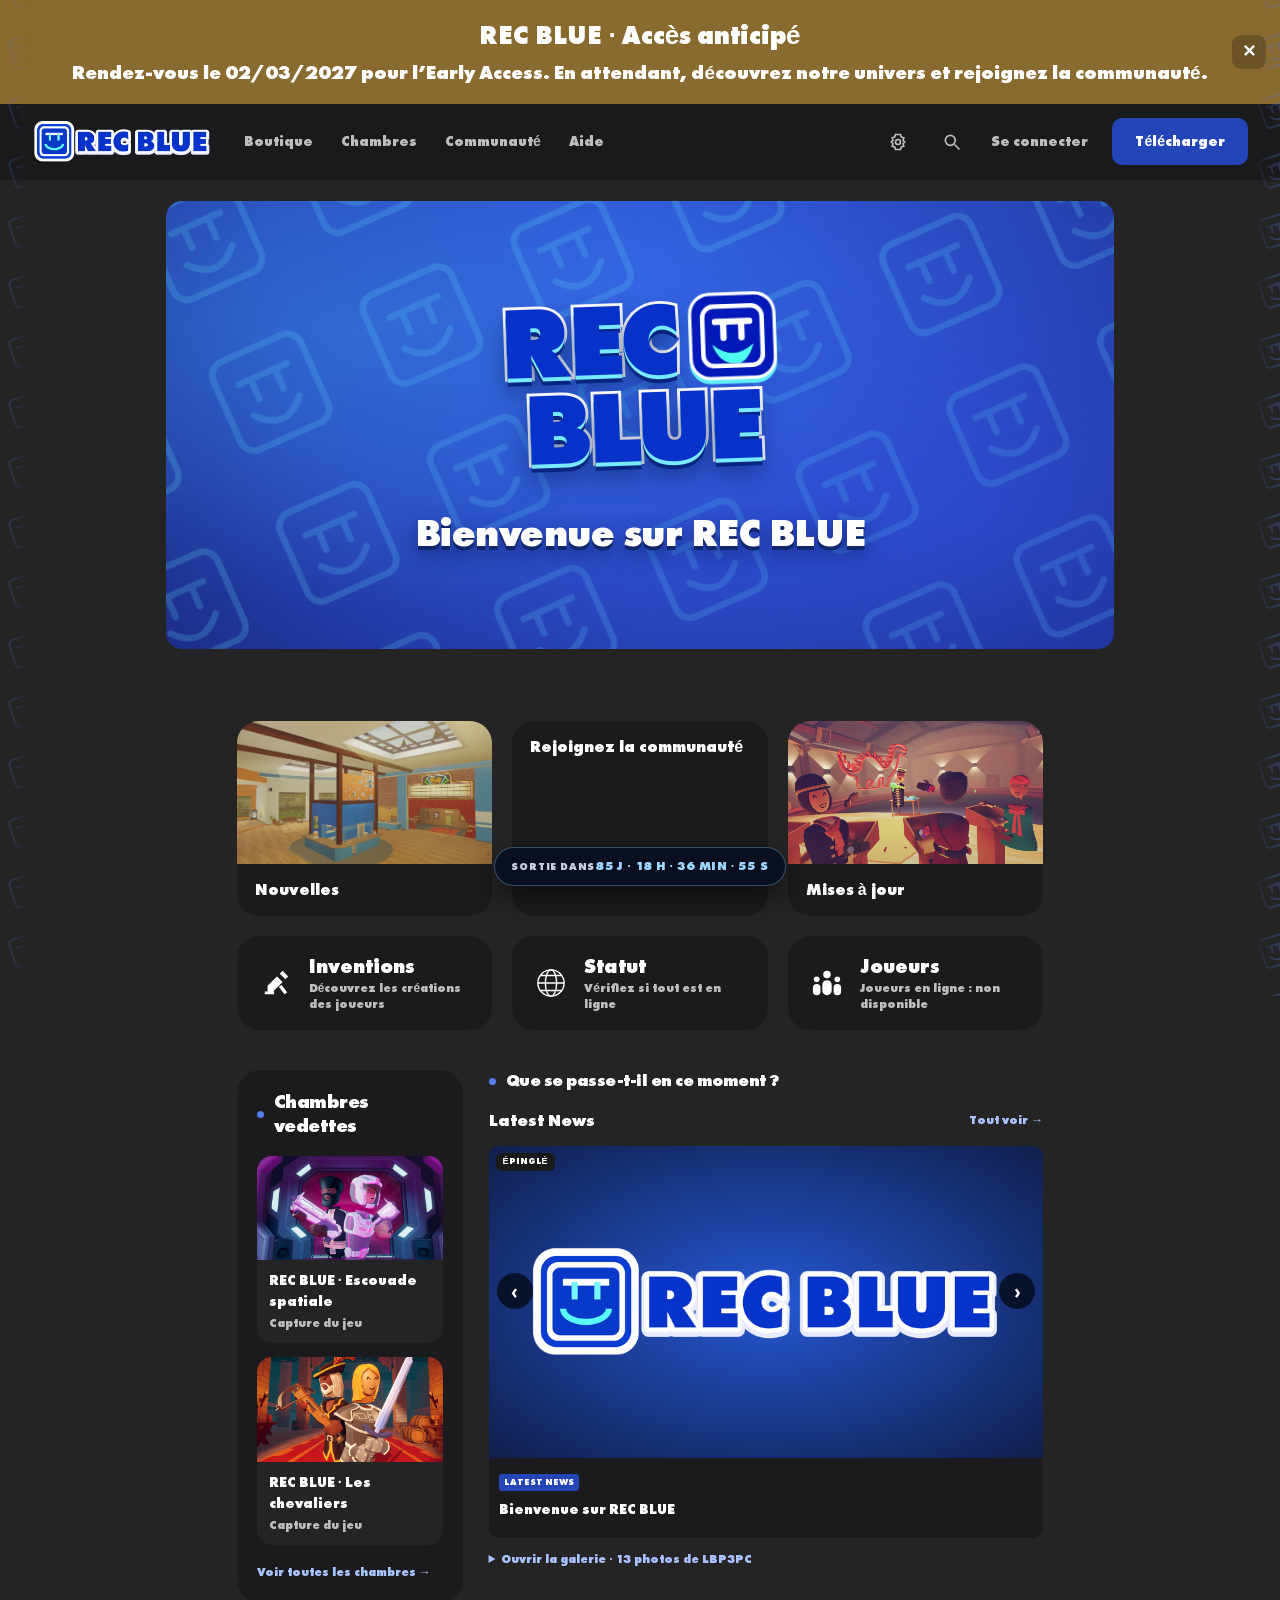
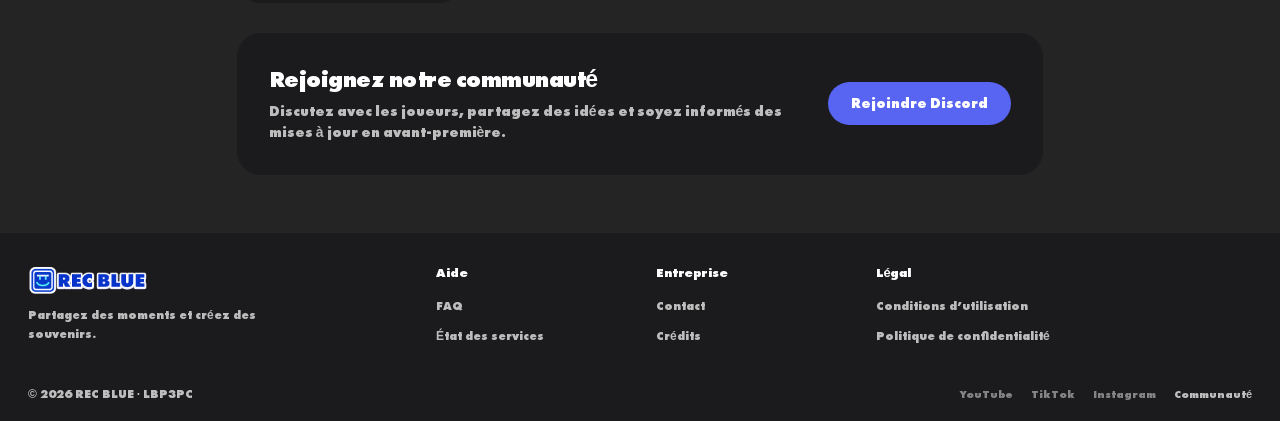
==== index.html @ c1f940f6 "Pin news photos inside their 16:9 frame so every card matches. The near-square character shot was st" ====
<!DOCTYPE html>
<html lang="fr">
<head>
  <meta charset="UTF-8">
  <meta name="viewport" content="width=device-width, initial-scale=1.0">
  <meta name="theme-color" content="#004cff">
  <meta name="description" content="REC BLUE : découvre nos salles, les photos de LBP3PC et rejoins la communauté.">
  <title>REC BLUE | Bienvenue dans le jeu !</title>
  <link rel="icon" type="image/svg+xml" href="rec-blue-icon.svg">
  <style>
    @font-face { font-family:"Futura Extra Bold"; src:url("futura-extra-bold.ttf") format("truetype"); font-weight:800; font-display:swap; }
    :root { color-scheme: dark; --bg:#242424; --surface:#1b1b1d; --hover:#2a2a2e; --muted:#bdbdbd; --blue:#2445b8; --link:#a9c3ff; }
    * { box-sizing:border-box; }
    html { scroll-behavior:smooth; scroll-padding-top:96px; }
    body { margin:0; background:var(--bg); color:#fff; font-family:"Futura Extra Bold","Trebuchet MS",Arial,sans-serif; font-weight:800; line-height:1.5; }
    a { color:inherit; text-decoration:none; }
    button { font:inherit; }
    a:focus-visible, button:focus-visible { outline:3px solid var(--link); outline-offset:5px; }
    .topbar { position:sticky; top:0; z-index:10; background:#1b1b1df5; border-bottom:1px solid #ffffff08; }
    .announcement { position:relative; background:#896a2f; text-align:center; padding:16px 60px; font-size:clamp(14px,1.8vw,19px); line-height:1.5; }
    .announcement strong { display:block; font-size:clamp(18px,2.4vw,26px); margin-bottom:4px; }
    .announcement[hidden] { display:none; }
    .announcement-close { position:absolute; top:50%; right:14px; transform:translateY(-50%); display:grid; place-items:center; width:34px; height:34px; border:0; border-radius:9px; background:#00000038; color:#fff; font-size:17px; line-height:1; cursor:pointer; }
    .announcement-close:hover { background:#00000066; }
    .notice-off .announcement { display:none; }
    .nav-inner { width:74%; max-width:1120px; min-height:62px; margin:auto; padding:10px 24px; display:flex; align-items:center; gap:24px; }
    .brand { display:flex; align-items:center; gap:10px; font-size:22px; font-weight:900; letter-spacing:-1px; white-space:nowrap; }
    .brand-mark { display:grid; place-items:center; width:36px; height:36px; background:var(--blue); border-radius:11px; color:white; font-size:26px; letter-spacing:-3px; padding-right:3px; transform:rotate(-7deg); }
    .brand-blue { color:var(--link); }
    .header-logo { display:block; width:180px; max-width:35vw; height:auto; flex-shrink:0; }
    .nav-links { display:flex; align-items:center; gap:22px; margin-left:auto; font-size:12px; font-weight:800; }
    .nav-links a { color:var(--muted); }
    .nav-links a:hover, .nav-links a.active { color:white; }
    .button { display:inline-flex; justify-content:center; align-items:center; gap:10px; background:var(--blue); color:white; border:0; border-radius:999px; padding:11px 23px; font-size:14px; font-weight:800; cursor:pointer; }
    .button:hover { background:#294ec7; }
    .menu-toggle { display:none; background:var(--hover); color:white; border:0; border-radius:10px; padding:8px 12px; cursor:pointer; }
    .hero { position:relative; isolation:isolate; overflow:hidden; width:74%; max-width:1120px; min-height:448px; margin:20px auto 58px; padding:62px 24px; border-radius:16px; display:flex; flex-direction:column; align-items:center; justify-content:center; text-align:center; background:radial-gradient(ellipse at 50% 15%,#3157dc 0%,#2948bc 55%,#1d2c89 100%); }
    .hero::before { content:""; position:absolute; inset:-45%; z-index:-1; opacity:.2; pointer-events:none; transform:rotate(-24deg) translate3d(0,0,0); background-image:url("data:image/svg+xml,%3Csvg xmlns='http://www.w3.org/2000/svg' width='100' height='100' viewBox='0 0 100 100'%3E%3Cg fill='none' stroke='%235beaff' stroke-width='4' stroke-linecap='round' stroke-linejoin='round'%3E%3Crect x='20' y='20' width='58' height='58' rx='9'/%3E%3Cpath d='M33 37h32M41 37v13m16-13v13M34 58q15 17 30 0'/%3E%3C/g%3E%3C/svg%3E"); background-size:165px 165px; will-change:transform; animation:hero-pattern-drift 6s linear infinite; }
    @keyframes hero-pattern-drift {
      from { transform:rotate(-24deg) translate3d(0,0,0); }
      to { transform:rotate(-24deg) translate3d(-165px,165px,0); }
    }
    .hero::after { content:""; position:absolute; inset:-20%; z-index:-1; pointer-events:none; background:radial-gradient(ellipse at 28% 35%,#45baff45,transparent 48%),radial-gradient(ellipse at 75% 65%,#395bff55,transparent 55%); animation:hero-light-drift 14s ease-in-out infinite alternate; }
    @keyframes hero-light-drift {
      from { transform:translate3d(-3%,-2%,0) scale(1); opacity:.65; }
      to { transform:translate3d(3%,2%,0) scale(1.08); opacity:1; }
    }
    .eyebrow { text-transform:uppercase; letter-spacing:4px; font-size:12px; font-weight:800; color:#c7d7ff; margin:0 0 16px; }
    .hero-wordmark { font-family:"Futura Extra Bold","Arial Black",sans-serif; font-weight:800; font-size:clamp(66px,8vw,112px); line-height:.83; letter-spacing:-5px; color:#0632c9; -webkit-text-stroke:clamp(3px,.45vw,6px) #fff; paint-order:stroke fill; text-shadow:0 4px 0 #77eaff,0 8px 0 #08267f,0 14px 24px #03154e80; margin:0 0 42px; transform:rotate(-2deg); }
    .hero h1 { text-shadow:0 4px 0 #10266d,0 8px 20px #06114380; }
    .logo-top { display:flex; align-items:center; justify-content:center; gap:8px; }
    .logo-bottom { display:block; }
    .hero-emblem { width:.88em; height:.88em; margin-left:4px; flex-shrink:0; filter:drop-shadow(0 4px 0 #63efff); }
    .release-date { font-family:"Arial Black",Arial,sans-serif; font-size:clamp(35px,6.5vw,76px); font-weight:1000; letter-spacing:-2px; line-height:1.15; color:white; text-shadow:0 3px 0 #54eeff,0 6px 12px #002386; margin:0; }
    .early-access { display:flex; align-items:center; justify-content:center; gap:20px; color:white; font-size:clamp(15px,2.6vw,29px); font-weight:900; letter-spacing:8px; margin:8px 0 24px; text-shadow:0 0 12px #65eaff; }
    .early-access::before,.early-access::after { content:""; width:45px; height:5px; background:#51fff5; box-shadow:0 0 12px #51fff5; border-radius:3px; }
    .hero h1 { font-size:clamp(25px,3vw,42px); margin:0; letter-spacing:-.5px; }
    h1 { font-size:clamp(28px,4.2vw,54px); line-height:1.15; margin:0 0 16px; font-weight:900; letter-spacing:-1.5px; text-shadow:0 3px 12px #0005; }
    .hero-description { color:#d8e3ff; font-size:17px; margin:0; }
    .wrap { width:63%; max-width:960px; margin:auto; }
    .highlights { display:grid; grid-template-columns:repeat(3,minmax(0,1fr)); gap:18px; padding-top:14px; }
    .tile { overflow:hidden; background:var(--surface); border-radius:20px; transition:transform .18s,background .18s; }
    .tile:hover { transform:translateY(-4px); background:var(--hover); }
    .tile-image { aspect-ratio:16/9; overflow:hidden; position:relative; }
    .tile-image::after { content:""; position:absolute; inset:0; background:linear-gradient(transparent,#0003); }
    .tile img { width:100%; height:100%; object-fit:cover; display:block; transition:transform .35s; }
    .tile:hover img { transform:scale(1.05); }
    .tile-label { display:flex; align-items:center; justify-content:space-between; gap:16px; padding:12px 16px; font-size:13px; font-weight:900; }
    .arrow { color:#aaa; font-size:22px; }
    .quick-links { display:grid; grid-template-columns:repeat(3,minmax(0,1fr)); gap:18px; padding:18px 0 8px; }
    .quick-link { display:flex; align-items:center; gap:14px; background:var(--surface); border-radius:20px; padding:17px 20px; }
    .quick-link:hover { background:var(--hover); }
    .icon { width:26px; height:26px; flex-shrink:0; color:#fff; }
    .quick-link strong { display:block; font-size:15px; font-weight:900; }
    .quick-link small { display:block; color:var(--muted); font-size:10px; }
    .columns { display:grid; grid-template-columns:27% minmax(0,1fr); gap:22px; padding:30px 0 8px; align-items:start; }
    h2 { font-size:17px; letter-spacing:-.5px; margin:0 0 18px; line-height:1.25; }
    .section-title { display:flex; align-items:center; gap:10px; }
    .section-title::before { content:""; width:7px; height:7px; background:#537ded; border-radius:50%; flex-shrink:0; }
    .featured { padding:17px; background:var(--surface); border-radius:20px; }
    .room { display:block; overflow:hidden; border-radius:14px; background:var(--bg); margin-bottom:14px; }
    .room:hover { background:var(--hover); }
    .room img { width:100%; aspect-ratio:16/9; object-fit:cover; display:block; }
    .room-info { display:block; padding:8px 10px; font-size:12px; }
    .room-info small { font-size:10px; }
    .room-info strong { display:block; }
    .room-info small { color:var(--muted); }
    .text-link { color:var(--link); font-size:12px; font-weight:800; }
    .feed { min-width:0; }
    .news-heading { display:flex; justify-content:space-between; align-items:center; gap:16px; margin-bottom:16px; }
    .news-heading h3 { font-size:17px; margin:0; }
    .news-card { display:block; width:190px; max-width:100%; background:var(--surface); border-radius:10px; overflow:hidden; margin-bottom:24px; }
    .news-card>img { display:block; width:100%; aspect-ratio:16/10; object-fit:cover; }
    .news-copy { padding:10px; }
    .news-copy h3 { font-size:12px; }
    .news-copy p { font-size:10px; }
    .gallery-toggle { cursor:pointer; color:var(--link); font-size:12px; margin:8px 0 18px; }
    .photo-gallery[open] .gallery-toggle { margin-bottom:24px; }
    .tag { display:inline-block; color:var(--link); font-size:10px; font-weight:900; letter-spacing:1.5px; text-transform:uppercase; margin-bottom:10px; }
    h3 { margin:0 0 10px; font-size:22px; line-height:1.2; }
    .news-copy p { color:var(--muted); font-size:14px; margin:0 0 18px; }
    .gallery-heading { display:flex; justify-content:space-between; align-items:center; gap:12px; margin:30px 0 16px; }
    .gallery-heading h2 { margin:0; }
    .gallery-heading span { color:var(--muted); font-size:12px; white-space:nowrap; }
    .photos { display:grid; grid-template-columns:repeat(3,minmax(0,1fr)); gap:12px; }
    .photo { padding:0; border:0; border-radius:14px; background:var(--surface); overflow:hidden; cursor:zoom-in; aspect-ratio:16/11; }
    .photo img { width:100%; height:100%; object-fit:cover; display:block; transition:transform .2s; }
    .photo:hover img { transform:scale(1.06); }
    .community { display:flex; justify-content:space-between; align-items:center; gap:24px; padding:28px 30px; margin:20px 0 58px; background:var(--surface); border-radius:24px; }
    .community h2 { margin:0 0 7px; }
    .community p { color:var(--muted); margin:0; font-size:11px; }
    .discord { flex-shrink:0; background:#5865f2; }
    .discord:hover { background:#4752c4; }
    .music-toggle { border:0; cursor:pointer; font:inherit; }
    .music-toggle[hidden] { display:none; }
    footer { background:var(--surface); padding:30px 28px; }
    .footer-inner { max-width:1200px; margin:auto; display:flex; justify-content:space-between; align-items:center; gap:24px; }
    footer p { color:var(--muted); font-size:12px; margin:10px 0 0; }
    .footer-links { display:flex; gap:24px; color:var(--muted); font-size:13px; }
    dialog { border:1px solid #444; background:var(--surface); color:white; border-radius:18px; padding:16px; width:min(1000px,94vw); max-height:94vh; }
    dialog::backdrop { background:#000d; }
    dialog img { display:block; max-width:100%; max-height:75vh; margin:auto; object-fit:contain; }
    .dialog-head { display:flex; justify-content:space-between; align-items:center; gap:16px; margin-bottom:12px; }
    .close { border:0; background:var(--hover); color:white; border-radius:8px; padding:7px 13px; cursor:pointer; }
    @media(max-width:1100px) { .nav-inner { gap:14px; padding-inline:12px; } .nav-links { gap:12px; font-size:10px; } .brand { font-size:18px; gap:6px; } .brand-mark { width:28px; height:28px; font-size:21px; } .nav-cta { font-size:11px; padding:9px 14px; } .quick-link { padding:14px 12px; gap:10px; } .quick-link strong { font-size:13px; } .quick-link small { font-size:9px; } .featured { padding:14px; } .featured h2 { font-size:14px; } .tile-label { font-size:11px; padding:10px 12px; } }
    @media(max-width:760px) { .nav-inner { width:100%; min-height:68px; padding:12px 18px; flex-wrap:wrap; gap:12px; } .brand { font-size:19px; } .menu-toggle { display:block; margin-left:auto; } .nav-cta { display:none; } .nav-links { display:none; width:100%; margin:0; padding:10px 0; flex-wrap:wrap; gap:18px 26px; } .nav-links.open { display:flex; } .hero { width:calc(100% - 24px); margin:12px auto 24px; min-height:330px; padding:44px 18px; } .hero-wordmark { letter-spacing:-4px; margin-bottom:28px; } .hero-description { font-size:14px; max-width:280px; } .wrap { width:calc(100% - 24px); } .highlights { gap:12px; padding-top:10px; } .tile { border-radius:16px; } .tile-label { padding:12px; font-size:13px; gap:6px; } .quick-links { grid-template-columns:1fr; gap:10px; padding-top:16px; } .quick-link { border-radius:18px; padding:16px 20px; } .columns { grid-template-columns:1fr; padding-top:28px; } .featured { padding:18px; } .room-list { display:grid; grid-template-columns:1fr 1fr; gap:12px; } .room { margin-bottom:12px; } .community { padding:26px 22px; flex-direction:column; align-items:flex-start; margin-bottom:32px; } .footer-inner { align-items:flex-start; flex-direction:column; } }
    @media(max-width:420px) { .highlights { grid-template-columns:1fr; } .tile { display:grid; grid-template-columns:120px minmax(0,1fr); align-items:center; } .tile-image { aspect-ratio:4/3; } .tile-label { font-size:16px; } .photos { grid-template-columns:repeat(2,minmax(0,1fr)); gap:10px; } .room-list { grid-template-columns:1fr; } .room { display:grid; grid-template-columns:110px minmax(0,1fr); align-items:center; } .room img { height:100%; aspect-ratio:1; } .gallery-heading { align-items:flex-start; } }
    .highlights { gap:20px; }
    .tile { border-radius:22px; }
    .tile-label { min-height:52px; padding:14px 18px; font-size:16px; }
    .quick-links { gap:20px; padding-top:20px; }
    .quick-link { min-height:78px; border-radius:22px; padding:18px 24px; gap:18px; }
    .quick-link strong { font-size:20px; line-height:1.2; }
    .quick-link small { margin-top:3px; font-size:12px; line-height:1.3; }
    .icon { width:30px; height:30px; }
    .content-dialog { width:min(650px,94vw); padding:24px; }
    .content-dialog h2 { margin:0; font-size:25px; }
    .content-dialog p { color:var(--muted); }
    .content-dialog .dialog-head { margin-bottom:24px; }
    .detail-banner { width:100%; aspect-ratio:16/9; object-fit:cover; border-radius:12px; }
    .detail-row { display:flex; justify-content:space-between; align-items:center; gap:16px; background:var(--bg); border-radius:12px; padding:15px; margin-top:12px; }
    .detail-row small { display:block; color:var(--muted); }
    .badge { flex-shrink:0; font-size:12px; color:#ffd184; background:#8f67202b; border-radius:999px; padding:6px 12px; }
    .profile-photo { width:54px; height:54px; border-radius:50%; object-fit:cover; }
    .profile-name { margin-right:auto; }
    .detail-note { font-size:13px; }
    @media(min-width:761px) and (max-width:1100px) { .wrap { width:80%; } .quick-link { padding:16px; gap:12px; } .quick-link strong { font-size:17px; } .quick-link small { font-size:10px; } .tile-label { font-size:14px; } }
    @media(max-width:760px) { .tile-label { font-size:13px; padding:12px; } .quick-link strong { font-size:19px; } .quick-links { gap:12px; } .content-dialog { padding:18px; } .detail-row { flex-wrap:wrap; } }
    .nav-inner { width:100%; max-width:1400px; padding:14px 32px; min-height:76px; gap:32px; }
    .nav-links { margin-left:0; gap:28px; font-size:14px; }
    .nav-actions { margin-left:auto; display:flex; align-items:center; gap:24px; }
    .nav-control { background:none; border:0; color:var(--muted); font:inherit; font-size:14px; padding:8px 0; cursor:pointer; }
    .nav-control:hover { color:white; }
    .account-pill { display:inline-flex; align-items:center; gap:8px; }
    .account-bubble { display:grid; place-items:center; width:26px; height:26px; border-radius:50%; background:linear-gradient(140deg,#2445b8,#63efff); color:#08122e; font-size:11px; letter-spacing:.5px; background-size:cover; background-position:center; }
    .account-bubble[hidden] { display:none; }
    .account-bubble.has-photo { color:transparent; }
    .icon-button { display:grid; place-items:center; width:30px; height:34px; padding:4px; }
    .icon-button svg { width:20px; height:20px; }
    .nav-cta { border-radius:10px; padding:13px 23px; }
    .rooms-menu { position:relative; }
    .rooms-menu>summary { list-style:none; cursor:pointer; color:var(--muted); padding:10px 0; }
    .rooms-menu>summary::-webkit-details-marker { display:none; }
    .rooms-menu[open]>summary { color:white; text-decoration:underline; text-decoration-color:#466be0; text-underline-offset:12px; text-decoration-thickness:3px; }
    .rooms-dropdown { position:absolute; left:-18px; top:100%; width:180px; padding:12px 0; background:var(--surface); border-radius:0 0 16px 16px; box-shadow:0 12px 20px #0003; }
    .rooms-dropdown a { display:block; padding:12px 24px; }
    .rooms-dropdown a:hover { background:var(--hover); }
    .settings-dialog { margin:0 0 0 auto; height:100dvh; max-height:100dvh; width:min(380px,100vw); border:0; border-radius:0; padding:24px; }
    .settings-dialog h3 { font-size:16px; margin:25px 0 12px; }
    .settings-row { display:flex; justify-content:space-between; align-items:center; gap:15px; background:#222224; border-radius:10px; padding:17px 14px; font-size:13px; }
    .language-picker { display:flex; align-items:center; gap:9px; }
    .language-flag { display:block; width:24px; height:17px; object-fit:cover; border-radius:2px; box-shadow:0 0 0 1px #ffffff20; }
    .language-select { background:var(--hover); color:white; font:inherit; font-size:13px; border:1px solid #444; border-radius:7px; padding:8px; max-width:165px; }
    .switch-label { display:flex; align-items:center; gap:10px; font-size:12px; color:var(--muted); cursor:pointer; }
    .switch-label input { appearance:none; width:36px; height:22px; border-radius:20px; background:#343438; margin:0; cursor:pointer; position:relative; }
    .switch-label input::before { content:""; position:absolute; top:3px; left:3px; width:16px; height:16px; background:white; border-radius:50%; transition:transform .15s; }
    .switch-label input:checked { background:#3055d9; }
    .switch-label input:checked::before { transform:translateX(14px); }
    .switch-label input:focus-visible { outline:2px solid var(--link); outline-offset:3px; }
    .search-input { width:100%; padding:14px; border:1px solid #444; border-radius:10px; font:inherit; background:var(--bg); color:white; }
    .search-input:focus-visible { outline:2px solid var(--link); }
    .search-results { display:grid; gap:8px; margin-top:18px; }
    .search-result { display:block; border-radius:10px; background:var(--bg); padding:14px; }
    .search-result:hover { background:var(--hover); }
    .faq-item { padding:15px 0; border-bottom:1px solid #333; }
    .faq-item summary { cursor:pointer; }
    @media(max-width:1100px) { .nav-inner { gap:18px; padding:12px 20px; } .header-logo { width:150px; } .nav-links { gap:18px; font-size:12px; } .nav-actions { gap:14px; } .nav-control { font-size:12px; } }
    @media(max-width:760px) { .nav-inner { gap:12px; } .nav-actions { width:100%; justify-content:flex-end; margin:0; gap:20px; } .nav-actions .nav-cta { display:inline-flex; } .nav-links { order:3; } .rooms-dropdown { z-index:12; } }
    .columns { grid-template-columns:28% minmax(0,1fr); gap:26px; padding-top:32px; }
    .featured { padding:20px; border-radius:24px; }
    .featured h2 { font-size:19px; }
    .room { border-radius:15px; margin-bottom:14px; }
    .room-info { padding:10px 12px; font-size:14px; }
    .room-info small { font-size:12px; }
    .news-card { position:relative; width:215px; }
    .news-pin { position:absolute; top:7px; left:7px; background:#191919; padding:2px 7px; border-radius:6px; font-size:9px; }
    .news-art { position:relative; overflow:hidden; aspect-ratio:16/9; background:radial-gradient(ellipse at center,#2558d4,#101e4a); display:grid; place-items:center; }
    .news-art img { max-width:86%; max-height:86%; width:auto; height:auto; object-fit:contain; }
    .news-copy .tag { font-size:9px; background:#2445b8; color:white; padding:2px 5px; letter-spacing:0; border-radius:3px; }
    .news-copy h3 { font-size:14px; }
    .news-carousel { position:relative; }
    .news-track { display:flex; align-items:flex-start; gap:14px; overflow-x:auto; scroll-snap-type:x mandatory; scrollbar-width:none; padding-bottom:4px; }
    .news-track::-webkit-scrollbar { display:none; }
    .news-track .news-card { flex:0 0 100%; width:auto; max-width:none; margin-bottom:0; scroll-snap-align:center; }
    .news-art-photo img { position:absolute; inset:0; width:100%; height:100%; object-fit:cover; }
    .news-nav { position:absolute; top:32%; width:36px; height:36px; border:0; border-radius:50%; background:#000000a6; color:#fff; font-size:21px; line-height:1; cursor:pointer; display:grid; place-items:center; }
    .news-nav[data-news-prev] { left:8px; }
    .news-nav[data-news-next] { right:8px; }
    .news-nav:hover { background:#000000d9; }
    .community { padding:32px; margin-top:22px; margin-bottom:58px; border-radius:24px; }
    .community h2 { font-size:23px; }
    .community p { font-size:14px; }
    footer { padding:32px max(28px,calc((100% - 1280px)/2)) 18px; }
    .footer-inner { max-width:1280px; display:grid; grid-template-columns:2fr 1fr 1fr 2fr; gap:32px; align-items:start; }
    .footer-brand img { width:120px; height:auto; display:block; }
    .footer-brand p { max-width:240px; line-height:1.6; }
    .footer-column h2 { font-size:13px; margin:0 0 16px; }
    .footer-column a { display:block; font-size:12px; color:var(--muted); margin:0 0 12px; }
    .footer-column a:hover { color:white; }
    .footer-bottom { max-width:1280px; margin:28px auto 0; display:flex; justify-content:space-between; align-items:center; gap:20px; }
    .footer-bottom p { margin:0; }
    .footer-social { display:flex; flex-wrap:wrap; gap:18px; font-size:11px; color:var(--muted); }
    .footer-social span { opacity:.65; }
    @media(max-width:760px) { .columns { grid-template-columns:1fr; } .footer-inner { grid-template-columns:repeat(2,minmax(0,1fr)); gap:24px; } .footer-brand { grid-column:1/-1; } .footer-bottom { align-items:flex-start; flex-direction:column; } .community { padding:24px; } }
    .account-form { display:grid; gap:12px; margin:18px 0; }
    .account-form label { display:grid; gap:6px; font-size:14px; }
    .account-form input { width:100%; padding:12px; background:var(--bg); border:1px solid #555; border-radius:9px; color:white; font:inherit; }
    .account-form input:focus-visible { outline:2px solid var(--link); }
    .account-fieldset { border:0; padding:0; margin:0; min-width:0; }
    .account-fieldset:disabled { opacity:.5; }
    .account-fieldset button:disabled, #connexion button:disabled { cursor:not-allowed; }
    #account-message { color:var(--link); white-space:pre-wrap; }
    #account-users .detail-row { flex-wrap:wrap; overflow-wrap:anywhere; }
    [hidden] { display:none !important; }
    [dir="rtl"] .hero-wordmark, [dir="rtl"] .brand { direction:ltr; }
    [dir="rtl"] .settings-dialog { margin:0 auto 0 0; text-align:right; }
    .download-dialog { width:100vw; max-width:100vw; height:100dvh; max-height:100dvh; margin:0; padding:0; border:0; border-radius:0; background:#1b1b1d; }
    .download-header-logo { width:155px; height:auto; display:block; }
    .download-heading { margin-inline-start:auto; margin-inline-end:18px; }
    .download-dialog>.dialog-head { margin:0; padding:16px 24px; }
    .download-dialog>.dialog-head h2 { font-size:18px; }
    .download-scene { min-height:calc(100dvh - 70px); position:relative; isolation:isolate; overflow:hidden; background:radial-gradient(ellipse at 50% 10%,#2f60e8,#2345bc 60%,#1b348f); }
    .download-scene::before { content:""; position:absolute; inset:-200px; z-index:-1; pointer-events:none; opacity:.14; background-image:url("data:image/svg+xml,%3Csvg xmlns='http://www.w3.org/2000/svg' width='165' height='165' viewBox='0 0 100 100'%3E%3Cg fill='none' stroke='%235beaff' stroke-width='3' transform='rotate(-24 50 50)'%3E%3Crect x='20' y='20' width='58' height='58' rx='9'/%3E%3Cpath d='M33 37h32M41 37v13m16-13v13M34 58q15 17 30 0'/%3E%3C/g%3E%3C/svg%3E"); animation:download-drift 6s linear infinite; }
    @keyframes download-drift { from { transform:translate3d(0,0,0); } to { transform:translate3d(-165px,165px,0); } }
    .download-brand { display:none; }
    .download-brand img { width:min(320px,70%); height:auto; }
    .download-brand p { color:white; font-size:24px; margin:16px 0; }
    .platform-tabs { display:flex; justify-content:center; gap:12px; padding:20px; }
    .platform-tab { display:flex; flex-direction:column; align-items:center; justify-content:center; gap:10px; width:140px; min-height:90px; border:0; border-radius:12px; background:transparent; color:white; font:inherit; cursor:pointer; }
    .platform-tab svg { width:34px; height:34px; }
    .platform-tab:hover { background:#ffffff12; }
    .platform-tab[aria-selected="true"] { background:#102a965e; box-shadow:inset 0 0 0 1px #ffffff0d; }
    .platform-panel { display:grid; grid-template-columns:1fr 1fr; gap:60px; align-items:center; min-height:calc(100dvh - 270px); max-width:1400px; margin:auto; padding:60px 8% 80px; }
    .download-copy h3 { font-size:clamp(30px,4vw,54px); line-height:1.18; margin:10px 0 24px; }
    .download-copy p { color:white; line-height:1.7; font-size:15px; }
    .download-copy .tag { color:#dce8ff; }
    .download-unavailable { margin-top:12px; border-radius:10px; padding:15px 22px; background:#142d9b; opacity:.75; cursor:not-allowed; }
    .download-copy .download-availability,.download-copy .download-date { color:#d2dfff; font-size:12px; }
    .download-visual { position:relative; display:grid; place-items:center; }
    .download-room { display:block; width:100%; max-height:430px; aspect-ratio:1; object-fit:contain; filter:drop-shadow(0 18px 18px #08195050); }
    .download-visual-logo { position:absolute; width:65%; height:auto; bottom:-20px; left:17.5%; filter:drop-shadow(0 5px 8px #051848); }
    .download-guide { background:#1b1b1d; padding:24px; }
    .download-guide summary { cursor:pointer; background:#2445b8; border-radius:10px; padding:14px 22px; width:fit-content; margin-inline-start:auto; }
    .installation-content { max-width:690px; margin:24px auto; line-height:1.7; }
    .installation-content li { padding:0 0 14px 5px; }
    .installation-content p { color:var(--muted); }
    .installation-content .installation-warning { border-inline-start:3px solid #f6c270; padding:12px 16px; background:#f6c2700a; color:#f6d9a9; }
    @media(max-width:760px) { .platform-tabs { gap:4px; padding:12px 8px; } .platform-tab { width:20%; min-height:78px; font-size:11px; } .platform-tab svg { width:27px; height:27px; } .platform-panel { grid-template-columns:1fr; padding:28px 24px 52px; gap:28px; } .download-visual { max-width:400px; width:90%; margin:auto; } .download-brand p { font-size:20px; } .download-guide { padding:18px; } }
    .contact-dialog { width:min(860px,94vw); background:var(--bg); border:0; padding:36px 48px; }
    .contact-dialog>.dialog-head { position:relative; justify-content:center; margin-bottom:12px; }
    .contact-dialog>.dialog-head h2 { font-size:34px; text-align:center; }
    .contact-dialog>.dialog-head .close { position:absolute; inset-inline-end:-26px; top:-20px; background:transparent; }
    .contact-intro { text-align:center; font-size:14px; line-height:1.8; margin:0 0 30px; }
    .contact-card { background:var(--surface); border-radius:18px; padding:28px; margin:0 0 20px; }
    .contact-owner,.contact-admin { text-align:center; }
    .contact-logo { display:block; width:200px; max-width:75%; height:auto; margin:0 auto 20px; }
    .contact-owner h3,.contact-admin h3 { font-size:21px; text-transform:uppercase; color:var(--muted); }
    .contact-email { display:block; font-size:clamp(17px,3vw,25px); color:var(--link); overflow-wrap:anywhere; margin:16px 0 20px; }
    .contact-actions { display:flex; justify-content:center; align-items:center; gap:22px; flex-wrap:wrap; }
    .contact-actions .button { border-radius:9px; text-transform:uppercase; font-size:12px; }
    .contact-copy { background:transparent; border:0; color:var(--link); font:inherit; text-transform:uppercase; font-size:12px; cursor:pointer; padding:10px; }
    .contact-feedback { margin:10px 0 0; font-size:12px; }
    .contact-feedback:empty { margin:0; }
    .contact-admin-icon { display:block; width:48px; height:48px; margin:0 auto 16px; }
    .contact-admin p { font-size:23px; margin:15px 0 0; }
    .contact-help h3 { font-size:17px; }
    .contact-help p,.contact-help ul { font-size:14px; line-height:1.8; margin:12px 0 0; color:var(--muted); }
    .contact-help ul { padding-inline-start:20px; }
    .contact-help a { color:var(--link); text-decoration:underline; }
    @media(max-width:600px) { .contact-dialog { padding:30px 18px 18px; } .contact-dialog>.dialog-head h2 { font-size:27px; } .contact-dialog>.dialog-head .close { inset-inline-end:0; top:-23px; } .contact-card { padding:22px 18px; } .contact-actions { gap:10px; } }
    .site-edge { position:fixed; inset:0; z-index:11; pointer-events:none; }
    .site-edge span { position:absolute; background-image:url("data:image/svg+xml,%3Csvg xmlns='http://www.w3.org/2000/svg' width='60' height='60' viewBox='0 0 60 60'%3E%3Cg fill='none' stroke='%235b7cf0' stroke-opacity='.3' stroke-width='4' stroke-linecap='round' stroke-linejoin='round'%3E%3Cg transform='translate(2 2) scale(.5) rotate(-18 50 50)'%3E%3Crect x='20' y='20' width='58' height='58' rx='9'/%3E%3Cpath d='M33 37h32M41 37v13m16-13v13M34 58q15 17 30 0'/%3E%3C/g%3E%3Cg transform='translate(34 34) scale(.5) rotate(-18 50 50)'%3E%3Crect x='20' y='20' width='58' height='58' rx='9'/%3E%3Cpath d='M33 37h32M41 37v13m16-13v13M34 58q15 17 30 0'/%3E%3C/g%3E%3C/g%3E%3C/svg%3E"); background-repeat:repeat; background-size:60px 60px; }
    .site-edge .edge-left, .site-edge .edge-right { top:-96px; bottom:-96px; width:30px; }
    .site-edge .edge-left { left:0; animation:edge-drift-y 6s linear infinite; }
    .site-edge .edge-right { right:0; animation:edge-drift-y 6s linear infinite reverse; }
    .site-edge .edge-left { -webkit-mask-image:linear-gradient(to right,#000 0%,#0000 92%); mask-image:linear-gradient(to right,#000 0%,#0000 92%); }
    .site-edge .edge-right { -webkit-mask-image:linear-gradient(to left,#000 0%,#0000 92%); mask-image:linear-gradient(to left,#000 0%,#0000 92%); }
    @keyframes edge-drift-y { from { background-position:0 0; } to { background-position:0 60px; } }
    .shop-dialog { max-width:1000px; }
    .shop-note { font-size:13px; color:var(--muted); margin:0 0 18px; }
    .shop-hero { display:grid; grid-template-columns:minmax(0,1fr) minmax(0,1.05fr); overflow:hidden; border-radius:16px; background:#1b1b1d; border:1px solid #ffffff14; margin-bottom:26px; }
    .shop-hero-art { display:grid; place-items:center; padding:26px; background:radial-gradient(ellipse at 50% 40%,#2f6be8,#16338f); }
    .shop-hero-art img { width:min(80%,300px); height:auto; }
    .shop-hero-body { padding:24px 26px; }
    .shop-eyebrow { margin:0 0 6px; font-size:11px; letter-spacing:2px; text-transform:uppercase; color:#a9c3ff; }
    .shop-hero-body h3 { margin:0 0 14px; font-size:clamp(21px,3vw,30px); letter-spacing:-1px; }
    .shop-perks { list-style:none; margin:0 0 18px; padding:0; display:grid; gap:8px; font-size:14px; }
    .shop-perks li { position:relative; padding-left:22px; color:#e7e7e7; }
    .shop-perks li::before { content:"✓"; position:absolute; left:0; color:#63efff; }
    .shop-price { display:flex; align-items:center; justify-content:space-between; gap:14px; flex-wrap:wrap; }
    .shop-price strong { font-size:18px; }
    .shop-price span { font-size:13px; color:var(--muted); }
    .shop-section { margin:26px 0 4px; font-size:20px; }
    .shop-sub { margin:0 0 14px; font-size:13px; color:var(--muted); }
    .shop-grid { display:grid; grid-template-columns:repeat(auto-fit,minmax(165px,1fr)); gap:14px; }
    .shop-card { position:relative; display:flex; flex-direction:column; align-items:flex-start; gap:8px; padding:18px 16px; border-radius:14px; background:#1b1b1d; border:1px solid #ffffff14; }
    .shop-badge { position:absolute; top:10px; left:10px; font-size:9px; letter-spacing:1px; text-transform:uppercase; padding:3px 7px; border-radius:999px; background:#ffffff1a; color:#cfd6ff; }
    .shop-coin { width:52px; height:52px; }
    .shop-card strong { font-size:15px; }
    .shop-price-tag { font-size:14px; color:#a9c3ff; }
    .shop-cta { width:100%; margin-top:auto; padding:9px 14px; font-size:12px; font-weight:800; border:0; border-radius:999px; background:#ffffff1a; color:#9aa0ad; cursor:not-allowed; }
    .shop-cta-hero { width:auto; padding:10px 26px; }
    .shop-buy { background:#0070ba; color:#fff; cursor:pointer; }
    .shop-buy:hover { background:#005ea6; }
    .shop-buy:disabled { background:#ffffff1a; color:#9aa0ad; cursor:progress; }
    .shop-status { margin:0 0 18px; font-size:13px; color:#9ed6ff; min-height:1em; }
    .shop-offer { display:grid; grid-template-columns:64px 1fr auto; align-items:center; gap:16px; }
    .shop-offer p { margin:4px 0 6px; font-size:13px; color:var(--muted); }
    .shop-offer .shop-cta { width:auto; padding:10px 22px; }
    @media(max-width:700px) { .shop-hero { grid-template-columns:1fr; } .shop-offer { grid-template-columns:52px 1fr; } .shop-offer .shop-cta { grid-column:1 / -1; width:100%; } }
    @media(prefers-reduced-motion:reduce) { .download-scene::before { animation:none; } }
    @media(prefers-reduced-motion:reduce) { .site-edge span { animation:none !important; } }
    @media(prefers-reduced-motion:reduce) { html { scroll-behavior:auto; } .hero::before,.hero::after { animation:none; will-change:auto; } *, *::before, *::after { transition:none !important; } }
    @media(max-width:760px) { .site-edge .edge-left, .site-edge .edge-right { width:20px; } }
    .shop-bucket { width:104px; height:auto; }
    .shop-offer .shop-bucket { width:64px; }
    .shop-offer-tag { position:absolute; left:34px; bottom:16px; padding:1px 5px; border-radius:4px; background:#f2811f; color:#fff; font-size:9px; font-weight:800; }
    .news-art { position:relative; }
    .news-countdown-label { font-style:normal; opacity:.85; }
    .news-countdown-value { font-size:12.5px; letter-spacing:.4px; color:#9ed6ff; }
    .nav-credits { display:inline-flex; align-items:center; gap:6px; padding:5px 11px; border-radius:999px; background:rgba(88,214,255,.12); border:1px solid rgba(88,214,255,.38); color:#bde9ff; font-size:12px; font-weight:700; letter-spacing:.3px; white-space:nowrap; }
    .nav-credits[hidden] { display:none; }
    .plus-name { color:#f7c948 !important; text-shadow:0 0 12px rgba(247,201,72,.35); }
    .badge.plus { background:linear-gradient(135deg,#ffe08a,#dfa021); color:#3a2a00; }
    .plus-mark-wrap { display:inline-block; }
    .plus-mark-wrap[hidden] { display:none; }
    .plus-mark { width:18px; height:18px; display:inline-block; vertical-align:-3px; margin-left:6px; }
    .nav-coin { width:15px; height:15px; display:inline-block; vertical-align:-2.5px; margin-right:6px; object-fit:contain; }
    .countdown-dock { position:fixed; left:0; right:0; bottom:14px; margin:0 auto; width:max-content; z-index:40; display:flex; align-items:center; justify-content:center; gap:4px 9px; flex-wrap:wrap; max-width:calc(100% - 24px); padding:9px 16px; border-radius:999px; background:rgba(9,15,32,.95); border:1px solid rgba(126,200,255,.36); box-shadow:0 10px 26px rgba(0,0,0,.45); color:#e9f1ff; font-size:10.5px; font-weight:700; letter-spacing:.8px; text-transform:uppercase; text-align:center; }
    .countdown-dock em { font-style:normal; opacity:.85; }
    .countdown-dock strong { font-size:12.5px; letter-spacing:.4px; color:#9ed6ff; }
    @media (max-width:560px) { .countdown-dock { bottom:10px; padding:7px 12px; font-size:9.5px; gap:2px 6px; } .countdown-dock strong { font-size:11px; } }
  </style>
  <script>try{if(localStorage.getItem('recblue.noticeClosed')==='true')document.documentElement.className+=' notice-off'}catch(e){}</script>
</head>
<body id="accueil">
  <div class="site-edge" aria-hidden="true"><span class="edge-left"></span><span class="edge-right"></span></div>
  <div class="countdown-dock" role="timer" aria-label="Temps restant avant la sortie du jeu"><span data-countdown="2027-03-02T00:00:00+01:00"><em>Sortie dans</em><strong>…</strong></span></div>
  <div class="announcement" id="early-access-notice"><strong>REC BLUE · Accès anticipé</strong>Rendez-vous le 02/03/2027 pour l’Early Access. En attendant, découvrez notre univers et rejoignez la communauté.<button class="announcement-close" id="notice-close" type="button" aria-label="Fermer l’annonce">✕</button></div>
  <header class="topbar">
    <nav class="nav-inner" aria-label="Navigation principale">
      <a class="brand" href="#accueil" aria-label="REC BLUE, accueil"><img class="header-logo" src="rec-blue-logo.png" alt="REC BLUE" width="693" height="180"></a>
      <button class="menu-toggle" aria-expanded="false" aria-controls="navigation" type="button">Menu ☰</button>
      <div class="nav-links" id="navigation">
        <a href="#boutique" data-dialog="boutique" data-i18n="shop">Boutique</a>
        <details class="rooms-menu"><summary data-i18n="rooms">Chambres</summary><div class="rooms-dropdown"><a href="#salons" data-i18n="rooms">Chambres</a><a href="#inventions" data-dialog="inventions" data-i18n="inventions">Inventions</a></div></details>
        <a href="#communaute" data-i18n="community">Communauté</a><a href="#aide" data-dialog="aide" data-i18n="help">Aide</a>
      </div>
      <div class="nav-actions">
        <a class="nav-control icon-button" href="#parametres" data-dialog="parametres" aria-label="Paramètres"><svg viewBox="0 0 24 24" fill="none" stroke="currentColor" stroke-width="2" aria-hidden="true"><path d="m9 3-1 3-3 1 1 3-2 2 2 2-1 3 3 1 1 3h6l1-3 3-1-1-3 2-2-2-2 1-3-3-1-1-3z"/><circle cx="12" cy="12" r="3"/></svg></a>
        <a class="nav-control icon-button" href="#recherche" data-dialog="recherche" aria-label="Rechercher"><svg viewBox="0 0 24 24" fill="none" stroke="currentColor" stroke-width="2" aria-hidden="true"><circle cx="10" cy="10" r="6"/><path d="m15 15 6 6"/></svg></a>
        <button class="nav-control music-toggle" id="music-toggle" type="button" aria-pressed="false" aria-label="Activer la musique" hidden>♪</button>
        <span class="nav-credits" id="nav-credits" hidden><img class="nav-coin" src="credits-coin.svg" alt="" width="15" height="15" aria-hidden="true"><span id="nav-credits-value">0 crédit</span></span>
        <a class="nav-control account-pill" href="#connexion" data-dialog="connexion"><span class="account-bubble" id="nav-avatar" aria-hidden="true" hidden></span><span id="nav-account-label" data-i18n="login">Se connecter</span><span class="plus-mark-wrap" id="nav-plus" hidden><svg class="plus-mark" aria-hidden="true"><use href="#recblue-plus"/></svg></span></a>
        <a class="button nav-cta" href="#telecharger" data-dialog="telecharger" data-i18n="download">Télécharger</a>
      </div>
    </nav>
  </header>
  <main>
    <section class="hero" aria-labelledby="welcome">
      <div class="hero-wordmark" aria-label="REC BLUE" role="img"><span class="logo-top">REC<svg class="hero-emblem" viewBox="0 0 100 100" fill="none" aria-hidden="true"><rect x="5" y="5" width="90" height="90" rx="20" fill="#0019b8" stroke="white" stroke-width="7"/><rect x="17" y="17" width="66" height="66" rx="12" stroke="white" stroke-width="5"/><path d="M31 34h38M40 35v17m20-17v17" stroke="white" stroke-width="7" stroke-linecap="round"/><path d="M27 59Q50 79 73 59Q65 84 50 80Q35 80 27 59" fill="#4ffff2"/></svg></span><span class="logo-bottom">BLUE</span></div>
      <h1 id="welcome">Bienvenue sur REC BLUE</h1>
    </section>
    <div class="wrap">
      <section class="highlights" id="decouvrir" aria-label="À découvrir">
        <a class="tile" href="#actualites"><div class="tile-image"><img src="news-banner.png" alt="Salle de loisirs avec une cabine bleue au centre"></div><span class="tile-label">Nouvelles</span></a>
        <a class="tile" href="#communaute"><span class="tile-label">Rejoignez la communauté</span></a>
        <a class="tile" href="#mises-a-jour" data-dialog="mises-a-jour"><div class="tile-image"><img src="updates-banner.png" alt="Des joueurs créent ensemble dans une salle de jeu"></div><span class="tile-label">Mises à jour</span></a>
      </section>
      <nav class="quick-links" aria-label="Accès rapides">
        <a class="quick-link" href="#inventions" data-dialog="inventions"><svg class="icon" viewBox="0 0 32 32" fill="currentColor" aria-hidden="true"><path d="m7 19 10-10 6 6-10 10H7zm13-13 3-3 6 6-3 3zM4 25h10v3H4zM22 18l6 8-3 2-6-8z"/></svg><span><strong>Inventions</strong><small>Découvrez les créations des joueurs</small></span></a>
        <a class="quick-link" href="#statut" data-dialog="statut"><svg class="icon" viewBox="0 0 32 32" fill="none" stroke="currentColor" stroke-width="1.5" aria-hidden="true"><circle cx="16" cy="16" r="14"/><ellipse cx="16" cy="16" rx="6" ry="14"/><path d="M2 16h28M5 8h22M5 24h22"/></svg><span><strong>Statut</strong><small>Vérifiez si tout est en ligne</small></span></a>
        <a class="quick-link" href="#joueurs" data-dialog="joueurs"><svg class="icon" viewBox="0 0 32 32" fill="currentColor" aria-hidden="true"><circle cx="16" cy="7" r="4"/><circle cx="5" cy="12" r="3"/><circle cx="27" cy="12" r="3"/><rect x="11" y="13" width="10" height="16" rx="5"/><rect x="1" y="17" width="8" height="12" rx="4"/><rect x="23" y="17" width="8" height="12" rx="4"/></svg><span><strong>Joueurs</strong><small>Joueurs en ligne : non disponible</small></span></a>
      </nav>
      <div class="columns">
        <aside class="featured" id="salons" aria-labelledby="rooms-title">
          <h2 class="section-title" id="rooms-title">Chambres vedettes</h2>
          <div class="room-list">
            <a class="room" data-replaced href="#photos"><img loading="lazy" src="DormRoom-2026-7-29-3-44-53.jpg" alt="Vue du DormRoom"><span class="room-info"><strong>^DormRoom</strong><small>Les souvenirs de LBP3PC</small></span></a>
            <a class="room" data-replaced href="#photos"><img loading="lazy" src="DormRoom-2026-7-30-1-20-12.jpg" alt="Autre perspective du DormRoom"><span class="room-info"><strong>^DormRoom · Autre regard</strong><small>@LBP3PC</small></span></a>
            <a class="room" data-replaced href="#photos"><img loading="lazy" src="DormRoom-2026-7-29-4-6-13.jpg" alt="Troisième aperçu du DormRoom"><span class="room-info"><strong>^DormRoom · Les souvenirs</strong><small>@LBP3PC</small></span></a>
            <a class="room" href="#photos"><img loading="eager" src="chambre-vedette-spatiale.png" alt="Deux personnages de REC BLUE dans un couloir futuriste"><span class="room-info"><strong>REC BLUE · Escouade spatiale</strong><small>Capture du jeu</small></span></a>
            <a class="room" href="#photos"><img loading="eager" src="chambre-vedette-medievale.png" alt="Deux personnages de REC BLUE dans un château médiéval"><span class="room-info"><strong>REC BLUE · Les chevaliers</strong><small>Capture du jeu</small></span></a>
          </div>
          <a class="text-link" href="#photos">Voir toutes les chambres →</a>
        </aside>
        <div class="feed">
          <section id="actualites" aria-labelledby="news-title">
            <h2 class="section-title" id="news-title">Que se passe-t-il en ce moment ?</h2>
            <div class="news-heading"><h3>Latest News</h3><a class="text-link" href="#mises-a-jour" data-dialog="mises-a-jour">Tout voir →</a></div>
            <div class="news-carousel" id="news-carousel">
              <div class="news-track" id="news-track" aria-label="Nouvelles en défilement">
                <article class="news-card">
                  <a href="#mises-a-jour" data-dialog="mises-a-jour" aria-label="Lire : Bienvenue sur REC BLUE"><div class="news-art"><img loading="lazy" src="rec-blue-logo.png" alt="REC BLUE"></div><span class="news-pin">ÉPINGLÉ</span><div class="news-copy"><span class="tag">LATEST NEWS</span><h3>Bienvenue sur REC BLUE</h3></div></a>
                </article>
                <article class="news-card">
                  <a href="#mises-a-jour" data-dialog="mises-a-jour" aria-label="Lire : Aperçu du studio"><div class="news-art news-art-photo"><img loading="lazy" src="news-studio.jpg" alt="Aperçu du studio REC BLUE"></div><div class="news-copy"><span class="tag">COULISSES</span><h3>Aperçu du studio</h3></div></a>
                </article>
                <article class="news-card">
                  <a href="#mises-a-jour" data-dialog="mises-a-jour" aria-label="Lire : Maintenance du jeu"><div class="news-art news-art-photo"><img loading="lazy" src="news-maintenance.jpg" alt="Écran de maintenance REC BLUE"></div><div class="news-copy"><span class="tag">INFO</span><h3>Maintenance du jeu</h3></div></a>
                </article>
                <article class="news-card">
                  <a href="#mises-a-jour" data-dialog="mises-a-jour" aria-label="Lire : Le hub REC BLUE"><div class="news-art news-art-photo"><img loading="lazy" src="news-hub.webp" alt="Hall d'accueil bleu du hub REC BLUE"></div><div class="news-copy"><span class="tag">DÉCOUVERTE</span><h3>Le hub REC BLUE</h3></div></a>
                </article>
                <article class="news-card">
                  <a href="#mises-a-jour" data-dialog="mises-a-jour" aria-label="Lire : Balade sur les collines"><div class="news-art news-art-photo"><img loading="lazy" src="news-collines.webp" alt="Collines verdoyantes et rampe en bois dans REC BLUE"></div><div class="news-copy"><span class="tag">NIVEAU</span><h3>Balade sur les collines</h3></div></a>
                </article>
                <article class="news-card">
                  <a href="#mises-a-jour" data-dialog="mises-a-jour" aria-label="Lire : Un personnage en préparation"><div class="news-art news-art-photo"><img loading="lazy" src="news-personnage.webp" alt="Silhouette de personnage en cours de création dans le studio"></div><div class="news-copy"><span class="tag">COULISSES</span><h3>Un personnage en préparation</h3></div></a>
                </article>
              </div>
              <button class="news-nav" type="button" data-news-prev aria-label="Nouvelle précédente">‹</button>
              <button class="news-nav" type="button" data-news-next aria-label="Nouvelle suivante">›</button>
            </div>
          </section>
          <details class="photo-gallery" id="photos">
            <summary class="gallery-toggle">Ouvrir la galerie · 13 photos de LBP3PC</summary>
            <div class="gallery-heading"><h2 class="section-title" id="photos-title">Les photos de LBP3PC</h2><span>13 photos</span></div>
            <div class="photos">
              <button class="photo" type="button" aria-label="Agrandir la photo 1 du DormRoom"><img loading="lazy" src="DormRoom-2026-7-29-3-44-53.jpg" alt="DormRoom — souvenir 1"></button>
              <button class="photo" type="button" aria-label="Agrandir la photo 2 du DormRoom"><img loading="lazy" src="DormRoom-2026-7-29-3-44-59.jpg" alt="DormRoom — souvenir 2"></button>
              <button class="photo" type="button" aria-label="Agrandir la photo 3 du DormRoom"><img loading="lazy" src="DormRoom-2026-7-29-3-45-53.jpg" alt="DormRoom — souvenir 3"></button>
              <button class="photo" type="button" aria-label="Agrandir la photo 4 du DormRoom"><img loading="lazy" src="DormRoom-2026-7-29-3-46-18.jpg" alt="DormRoom — souvenir 4"></button>
              <button class="photo" type="button" aria-label="Agrandir la photo 5 du DormRoom"><img loading="lazy" src="DormRoom-2026-7-29-3-49-21.jpg" alt="DormRoom — souvenir 5"></button>
              <button class="photo" type="button" aria-label="Agrandir la photo 6 du DormRoom"><img loading="lazy" src="DormRoom-2026-7-29-3-52-24.jpg" alt="DormRoom — souvenir 6"></button>
              <button class="photo" type="button" aria-label="Agrandir la photo 7 du DormRoom"><img loading="lazy" src="DormRoom-2026-7-29-3-53-0.jpg" alt="DormRoom — souvenir 7"></button>
              <button class="photo" type="button" aria-label="Agrandir la photo 8 du DormRoom"><img loading="lazy" src="DormRoom-2026-7-29-4-2-47.jpg" alt="DormRoom — souvenir 8"></button>
              <button class="photo" type="button" aria-label="Agrandir la photo 9 du DormRoom"><img loading="lazy" src="DormRoom-2026-7-29-4-3-59.jpg" alt="DormRoom — souvenir 9"></button>
              <button class="photo" type="button" aria-label="Agrandir la photo 10 du DormRoom"><img loading="lazy" src="DormRoom-2026-7-29-4-6-13.jpg" alt="DormRoom — souvenir 10"></button>
              <button class="photo" type="button" aria-label="Agrandir la photo 11 du DormRoom"><img loading="lazy" src="DormRoom-2026-7-30-1-16-32.jpg" alt="DormRoom — souvenir 11"></button>
              <button class="photo" type="button" aria-label="Agrandir la photo 12 du DormRoom"><img loading="lazy" src="DormRoom-2026-7-30-1-20-12.jpg" alt="DormRoom — souvenir 12"></button>
              <button class="photo" type="button" aria-label="Agrandir la photo 13 du DormRoom"><img loading="lazy" src="DormRoom-2026-7-30-3-56-58.jpg" alt="DormRoom — souvenir 13"></button>
            </div>
          </details>
        </div>
      </div>
      <section class="community" id="communaute" aria-labelledby="community-title"><div><h2 id="community-title">Rejoignez notre communauté</h2><p>Discutez avec les joueurs, partagez des idées et soyez informés des mises à jour en avant-première.</p></div><a class="button discord" href="https://discord.gg/tswFcZ5DD3" target="_blank" rel="noopener noreferrer">Rejoindre Discord</a></section>
    </div>
  </main>
  <footer>
    <div class="footer-inner">
      <div class="footer-brand"><a href="#accueil" aria-label="REC BLUE, accueil"><img src="rec-blue-logo.png" alt="REC BLUE" width="693" height="180"></a><p>Partagez des moments et créez des souvenirs.</p></div>
      <nav class="footer-column" aria-label="Aide"><h2>Aide</h2><a href="#aide" data-dialog="aide">FAQ</a><a href="#statut" data-dialog="statut">État des services</a></nav>
      <nav class="footer-column" aria-label="Entreprise"><h2>Entreprise</h2><a href="#contact" data-dialog="contact">Contact</a><a href="#credits" data-dialog="credits">Crédits</a></nav>
      <nav class="footer-column" aria-label="Légal"><h2>Légal</h2><a href="#conditions" data-dialog="conditions">Conditions d’utilisation</a><a href="#confidentialite" data-dialog="confidentialite">Politique de confidentialité</a></nav>
    </div>
    <div class="footer-bottom"><p>© 2026 REC BLUE · LBP3PC</p><div class="footer-social" aria-label="Réseaux sociaux non configurés"><span title="Lien à configurer">YouTube</span><span title="Lien à configurer">TikTok</span><span title="Lien à configurer">Instagram</span><a href="#communaute">Communauté</a></div></div>
  </footer>
  <dialog class="content-dialog contact-dialog" id="contact" aria-labelledby="contact-title">
    <div class="dialog-head"><h2 id="contact-title">Contactez-nous</h2><button class="close" data-close type="button" aria-label="Fermer le contact">✕</button></div>
    <p class="contact-intro">Besoin d’aide pour REC BLUE ? Envoyez-nous un email et nous examinerons votre demande.</p>
    <section class="contact-card contact-owner" aria-labelledby="owner-title"><img class="contact-logo" src="rec-blue-logo.png" alt="REC BLUE" width="693" height="180"><h3 id="owner-title">Propriétaire de REC BLUE</h3><a class="contact-email" href="mailto:zaninnathan96@gmail.com" data-no-translate>zaninnathan96@gmail.com</a><div class="contact-actions"><a class="button" href="mailto:zaninnathan96@gmail.com">Envoyer un email</a><button class="contact-copy" id="copy-contact-email" type="button">Copier l’adresse</button></div><p class="contact-feedback" id="contact-copy-status" role="status" aria-live="polite"></p></section>
    <section class="contact-card contact-admin" aria-labelledby="contact-admin-title"><svg class="contact-admin-icon" viewBox="0 0 64 64" fill="none" stroke="currentColor" stroke-width="4" aria-hidden="true"><rect x="7" y="5" width="50" height="54" rx="12"/><path d="M18 20h28M25 20v12m14-12v12M17 39q15 16 30-2"/></svg><h3 id="contact-admin-title">Administrateur</h3><p>Indisponible</p></section>
    <section class="contact-card contact-help" aria-labelledby="contact-before-title"><h3 id="contact-before-title">Avant d’envoyer un email</h3><p>Votre question a peut-être déjà une réponse. Consultez la <a href="#aide" data-dialog="aide">FAQ</a> et vérifiez les services sur la <a href="#statut" data-dialog="statut">page d’état</a>. Retrouvez aussi notre <a href="#communaute">communauté</a>.</p></section>
    <section class="contact-card contact-help" aria-labelledby="contact-include-title"><h3 id="contact-include-title">Que faut-il inclure ?</h3><ul><li>Votre nom d’utilisateur</li><li>Votre appareil : PC, Meta Quest, iOS ou Android</li><li>Ce qui s’est passé et à quel moment</li><li>Des captures d’écran ou messages d’erreur, si vous en avez</li></ul></section>
  </dialog>
  <dialog class="content-dialog" id="credits" aria-labelledby="credits-title"><div class="dialog-head"><h2 id="credits-title">Crédits</h2><button class="close" data-close type="button" aria-label="Fermer les crédits">✕</button></div><p>REC BLUE · LBP3PC</p><p>Galerie : 13 captures du DormRoom fournies dans le projet.</p><p>Présentation inspirée du site RecQuiem. Certains visuels et la police proviennent de ce site de référence.</p></dialog>
  <dialog class="content-dialog" id="conditions" aria-labelledby="terms-title"><div class="dialog-head"><h2 id="terms-title">Conditions d’utilisation</h2><button class="close" data-close type="button" aria-label="Fermer les conditions">✕</button></div><p>Les conditions officielles de REC BLUE n’ont pas encore été fournies par le responsable du projet.</p><p>Ce site présente actuellement le projet et ses images. Aucun achat, compte ou téléchargement du jeu n’est disponible ici.</p></dialog>
  <dialog class="content-dialog" id="confidentialite" aria-labelledby="privacy-title"><div class="dialog-head"><h2 id="privacy-title">Confidentialité</h2><button class="close" data-close type="button" aria-label="Fermer la confidentialité">✕</button></div><p>Ce site mémorise dans votre navigateur la langue choisie et votre préférence de notifications avec les clés <code>recblue.language</code>, <code>recblue.updatePings</code> et <code>recblue.noticeClosed</code>. Vous pouvez les effacer dans les données de site de votre navigateur.</p><p>Lorsque les comptes sont configurés, Supabase traite votre identifiant (pseudo, ou adresse email pour les comptes créés auparavant), votre mot de passe via son service sécurisé et votre profil (pseudo, rôle et date de création). Aucune adresse email n’est demandée pour créer un nouveau compte. Votre identifiant de connexion n’est pas affiché aux autres membres. Les administrateurs du site peuvent consulter les pseudos, identifiants et rôles des comptes. Le jeton de session est conservé dans le stockage local de votre navigateur afin de rester connecté, jusqu’à la déconnexion.</p><p>Aucun paiement ni suivi d’audience n’est intégré. Les liens externes, notamment Discord, ont leurs propres politiques. Contactez le responsable du projet pour toute demande relative à votre compte.</p><p>La politique officielle, les coordonnées du responsable et les informations relatives aux journaux de l’hébergeur restent à compléter avant publication.</p></dialog>
  <dialog class="content-dialog" id="mises-a-jour" aria-labelledby="updates-title"><div class="dialog-head"><h2 id="updates-title">Mises à jour</h2><button class="close" data-close type="button" aria-label="Fermer les mises à jour">Fermer ✕</button></div><img class="detail-banner" src="updates-banner.png" alt="Création entre joueurs"><p class="tag">REC BLUE · Accès anticipé</p><h3>Rendez-vous le 2 mars 2027</h3><p>L’accès anticipé est annoncé pour le <time datetime="2027-03-02">02/03/2027</time>. Les notes de version du jeu seront affichées ici lorsqu’elles seront disponibles.</p><div class="detail-row"><span>Site communautaire<small>Actualités, chambres et galerie de 13 photos</small></span><span class="badge">Disponible</span></div></dialog>
  <dialog class="content-dialog" id="inventions" aria-labelledby="inventions-title"><div class="dialog-head"><h2 id="inventions-title">Inventions</h2><button class="close" data-close type="button" aria-label="Fermer les inventions">Fermer ✕</button></div><p>Découvrez les créations des joueurs de REC BLUE.</p><div class="detail-row"><span>Aucune invention publiée<small>Le catalogue n’est pas encore connecté au jeu.</small></span><span class="badge">À venir</span></div><p class="detail-note">Les créations pourront être présentées ici lorsque le catalogue sera disponible. Aucune invention fictive n’est affichée.</p></dialog>
  <dialog class="content-dialog" id="statut" aria-labelledby="status-title"><div class="dialog-head"><h2 id="status-title">Statut des services</h2><button class="close" data-close type="button" aria-label="Fermer le statut">Fermer ✕</button></div><p>État des services REC BLUE. Aucun serveur de jeu n’est surveillé pour le moment.</p><div class="detail-row"><span>Site web<small>Cette page est accessible depuis votre navigateur.</small></span><span class="badge">Accessible</span></div><div class="detail-row"><span>Serveurs de jeu<small>Aucune API de statut configurée</small></span><span class="badge">Non vérifié</span></div><div class="detail-row"><span>Comptes et présence<small>Aucun service de joueurs connecté</small></span><span class="badge">Non connecté</span></div><p class="detail-note">Ces indications ne constituent pas une mesure en temps réel de la disponibilité du jeu.</p></dialog>
  <dialog class="content-dialog" id="joueurs" aria-labelledby="players-title"><div class="dialog-head"><h2 id="players-title">Joueurs</h2><button class="close" data-close type="button" aria-label="Fermer les joueurs">Fermer ✕</button></div><p>Retrouvez les membres présentés sur le site.</p><div class="detail-row"><img class="profile-photo" src="DormRoom-2026-7-30-1-16-32.jpg" alt="Photo de profil de LBP3PC"><span class="profile-name">LBP3PC<small>@LBP3PC · 13 photos partagées</small></span><a class="text-link" href="#photos" data-gallery>Voir les photos →</a></div><p class="detail-note">Le nombre de joueurs en ligne est indisponible : aucun service de présence n’est connecté. Cette fiche n’indique pas que LBP3PC est actuellement en ligne.</p></dialog>
  <dialog class="content-dialog settings-dialog" id="parametres" aria-labelledby="settings-title"><div class="dialog-head"><h2 id="settings-title" data-i18n="settings">Paramètres</h2><button class="close" data-close type="button" aria-label="Fermer les paramètres">✕</button></div><h3 data-i18n="language">Langue</h3><div class="settings-row"><label for="language-select" data-i18n="language">Langue</label><div class="language-picker"><img class="language-flag" id="language-flag" src="flags/fr.svg" alt="" width="24" height="17"><select class="language-select" id="language-select"><option value="en">🇬🇧 English</option><option value="fr" selected>🇫🇷 Français</option><option value="es">🇪🇸 Español</option><option value="ru">🇷🇺 Русский</option><option value="de">🇩🇪 Deutsch</option><option value="ar">🇸🇦 العربية</option><option value="zh">🇨🇳 中文</option><option value="it">🇮🇹 Italiano</option><option value="ro">🇷🇴 Română</option><option value="hu">🇭🇺 Magyar</option></select></div></div><h3 data-i18n="notifications">Notifications</h3><div class="settings-row"><span data-i18n="updatePings">Pings de mise à jour</span><label class="switch-label"><span id="ping-state">Désactivé</span><input id="update-pings" type="checkbox" role="switch" aria-label="Pings de mise à jour"></label></div><p class="detail-note" data-i18n="localNotice">Préférence enregistrée sur cet appareil. Aucun envoi de notifications n’est encore connecté.</p><p class="detail-note" data-i18n="languageNotice">La langue choisie s’applique aux textes du site.</p><p class="detail-note" id="storage-warning" role="status" hidden>Le navigateur bloque l’enregistrement des préférences : elles seront perdues à la fermeture.</p></dialog>
  <dialog class="content-dialog" id="recherche" aria-labelledby="search-title"><div class="dialog-head"><h2 id="search-title" data-i18n="search">Rechercher</h2><button class="close" data-close type="button" aria-label="Fermer la recherche">✕</button></div><label for="site-search">Rechercher sur REC BLUE</label><input class="search-input" id="site-search" type="search" placeholder="Chambres, photos, joueurs…" autocomplete="off"><div class="search-results" id="search-results" aria-live="polite"></div></dialog>
  <svg width="0" height="0" aria-hidden="true" focusable="false" style="position:absolute;left:-9999px;top:0"><symbol id="recblue-plus" viewBox="0 0 48 48"><defs><linearGradient id="plus-gold" x1="0" y1="0" x2="1" y2="1"><stop offset="0" stop-color="#ffb648"/><stop offset="1" stop-color="#de7a0b"/></linearGradient></defs><rect x="2" y="2" width="44" height="44" rx="12" fill="url(#plus-gold)" stroke="#ffd27a" stroke-width="2"/><rect x="6" y="6" width="36" height="36" rx="9" fill="none" stroke="#ffe6b0" stroke-width="1.4" opacity=".7"/><text x="9" y="34" font-family="Futura,'Trebuchet MS',Arial,sans-serif" font-size="24" font-weight="800" fill="#ffd977">R</text><text x="21" y="34" font-family="Futura,'Trebuchet MS',Arial,sans-serif" font-size="24" font-weight="800" fill="#ffcf6b">R</text><g fill="#fff2c8"><rect x="33" y="10" width="9" height="3.2" rx="1.6"/><rect x="35.9" y="7" width="3.2" height="9" rx="1.6"/></g><path d="M35 44l5-5" stroke="#7ef2ff" stroke-width="3" stroke-linecap="round"/></symbol><symbol id="recblue-coin" viewBox="0 0 46 46"><rect x="1" y="5" width="44" height="41" rx="12" fill="#8fa3c2" opacity=".5"/><rect x="1" y="1" width="44" height="41" rx="12" fill="#eef3fa" stroke="#b4c2d6" stroke-width="2"/><rect x="5.5" y="5.5" width="35" height="32" rx="9" fill="#1b34e8" stroke="#0b1fa8" stroke-width="1.6"/><g stroke="#e8eeff" stroke-width="3.4" stroke-linecap="round"><path d="M15.5 13v11.5"/><path d="M23.5 13v11.5"/></g><path d="M13.5 28.5q9.5 8 19 0" fill="none" stroke="#2ff0ff" stroke-width="3.2" stroke-linecap="round"/></symbol></svg>
  <dialog class="content-dialog shop-dialog" id="boutique" aria-labelledby="shop-title">
    <div class="dialog-head"><h2 id="shop-title" data-i18n="shop">Boutique</h2><button class="close" data-close type="button" aria-label="Fermer la boutique">✕</button></div>
    <p class="shop-note">Paiement sécurisé par PayPal. Vos crédits sont ajoutés à votre compte dès que PayPal confirme le paiement.</p>
    <p class="shop-status" id="shop-status" role="status" aria-live="polite"></p>
    <article class="shop-hero">
      <div class="shop-hero-art"><img src="rec-blue-logo.png" alt="REC BLUE" width="693" height="180"></div>
      <div class="shop-hero-body">
        <p class="shop-eyebrow">La meilleure offre REC BLUE</p>
        <h3>REC BLUE Abonnement Plus</h3>
        <ul class="shop-perks"><li>5 000 crédits par mois</li><li>Tenue à capuche exclusive REC BLUE</li><li>Accès en avance aux nouvelles salles</li><li>Mention spéciale sur le site et dans le jeu</li><li>Étiquette bleue à côté de votre pseudo</li><li>Rôle spécial sur le Discord</li><li>Boîte hebdomadaire 4 étoiles</li><li>25 % de réduction dans les magasins partenaires qui acceptent les crédits</li></ul>
        <div class="shop-price"><strong>7,99 $ <span>/ mois</span></strong><button class="shop-cta shop-cta-hero shop-buy" type="button" data-pack="pplus">S’abonner avec PayPal</button></div>
        <p class="shop-sub">Paiement de 7,99 $ pour un mois : les 5 000 crédits arrivent tout de suite, puis vous renouvelez quand vous voulez.</p>
      </div>
    </article>
    <h3 class="shop-section">Crédits</h3>
    <p class="shop-sub">La monnaie REC BLUE. Dépensez-la tout au long du jeu.</p>
    <div class="shop-grid">
      <article class="shop-card"><span class="shop-badge">Meilleure valeur</span><svg class="shop-bucket" viewBox="0 0 120 100" aria-hidden="true"><g transform="translate(0,18) scale(.46)"><g fill="#f7c948" stroke="#d99a1e" stroke-width="1.4"><ellipse cx="44" cy="24" rx="11" ry="5"/><ellipse cx="60" cy="19" rx="11" ry="5"/><ellipse cx="76" cy="25" rx="11" ry="5"/><ellipse cx="66" cy="31" rx="11" ry="5"/></g><path d="M30 36h60l-8 50a9 9 0 0 1-9 8H47a9 9 0 0 1-9-8z" fill="#2f8fe0" stroke="#1d6fb8" stroke-width="2.2"/><rect x="25" y="29" width="70" height="11" rx="5.5" fill="#4aa8ee" stroke="#1d6fb8" stroke-width="2.2"/><rect x="43.5" y="50.5" width="33" height="29" rx="7" fill="#0b2ea6" stroke="#e6edff" stroke-width="2.4"/><g fill="none" stroke="#eef4ff" stroke-width="3.4" stroke-linecap="round"><path d="M54 59.5v6.5M66 59.5v6.5"/></g><path d="M53.5 69.5q6.5 6 13 0" fill="none" stroke="#3fe3ff" stroke-width="3.4" stroke-linecap="round"/></g><g transform="translate(28,8) scale(.50)"><g fill="#f7c948" stroke="#d99a1e" stroke-width="1.4"><ellipse cx="44" cy="24" rx="11" ry="5"/><ellipse cx="60" cy="19" rx="11" ry="5"/><ellipse cx="76" cy="25" rx="11" ry="5"/><ellipse cx="66" cy="31" rx="11" ry="5"/></g><path d="M30 36h60l-8 50a9 9 0 0 1-9 8H47a9 9 0 0 1-9-8z" fill="#2f8fe0" stroke="#1d6fb8" stroke-width="2.2"/><rect x="25" y="29" width="70" height="11" rx="5.5" fill="#4aa8ee" stroke="#1d6fb8" stroke-width="2.2"/><rect x="43.5" y="50.5" width="33" height="29" rx="7" fill="#0b2ea6" stroke="#e6edff" stroke-width="2.4"/><g fill="none" stroke="#eef4ff" stroke-width="3.4" stroke-linecap="round"><path d="M54 59.5v6.5M66 59.5v6.5"/></g><path d="M53.5 69.5q6.5 6 13 0" fill="none" stroke="#3fe3ff" stroke-width="3.4" stroke-linecap="round"/></g><g transform="translate(54,18) scale(.46)"><g fill="#f7c948" stroke="#d99a1e" stroke-width="1.4"><ellipse cx="44" cy="24" rx="11" ry="5"/><ellipse cx="60" cy="19" rx="11" ry="5"/><ellipse cx="76" cy="25" rx="11" ry="5"/><ellipse cx="66" cy="31" rx="11" ry="5"/></g><path d="M30 36h60l-8 50a9 9 0 0 1-9 8H47a9 9 0 0 1-9-8z" fill="#2f8fe0" stroke="#1d6fb8" stroke-width="2.2"/><rect x="25" y="29" width="70" height="11" rx="5.5" fill="#4aa8ee" stroke="#1d6fb8" stroke-width="2.2"/><rect x="43.5" y="50.5" width="33" height="29" rx="7" fill="#0b2ea6" stroke="#e6edff" stroke-width="2.4"/><g fill="none" stroke="#eef4ff" stroke-width="3.4" stroke-linecap="round"><path d="M54 59.5v6.5M66 59.5v6.5"/></g><path d="M53.5 69.5q6.5 6 13 0" fill="none" stroke="#3fe3ff" stroke-width="3.4" stroke-linecap="round"/></g><g transform="translate(76,8) scale(.46)"><g fill="#f7c948" stroke="#d99a1e" stroke-width="1.4"><ellipse cx="44" cy="24" rx="11" ry="5"/><ellipse cx="60" cy="19" rx="11" ry="5"/><ellipse cx="76" cy="25" rx="11" ry="5"/><ellipse cx="66" cy="31" rx="11" ry="5"/></g><path d="M30 36h60l-8 50a9 9 0 0 1-9 8H47a9 9 0 0 1-9-8z" fill="#2f8fe0" stroke="#1d6fb8" stroke-width="2.2"/><rect x="25" y="29" width="70" height="11" rx="5.5" fill="#4aa8ee" stroke="#1d6fb8" stroke-width="2.2"/><rect x="43.5" y="50.5" width="33" height="29" rx="7" fill="#0b2ea6" stroke="#e6edff" stroke-width="2.4"/><g fill="none" stroke="#eef4ff" stroke-width="3.4" stroke-linecap="round"><path d="M54 59.5v6.5M66 59.5v6.5"/></g><path d="M53.5 69.5q6.5 6 13 0" fill="none" stroke="#3fe3ff" stroke-width="3.4" stroke-linecap="round"/></g></svg><strong>35 000 crédits</strong><span class="shop-price-tag">49,99 $</span><button class="shop-cta shop-buy" type="button" data-pack="p35000">Acheter avec PayPal</button></article>
      <article class="shop-card"><span class="shop-badge">Le plus gros pack</span><svg class="shop-bucket" viewBox="0 0 120 100" aria-hidden="true"><g transform="translate(0,18) scale(.46)"><g fill="#f7c948" stroke="#d99a1e" stroke-width="1.4"><ellipse cx="44" cy="24" rx="11" ry="5"/><ellipse cx="60" cy="19" rx="11" ry="5"/><ellipse cx="76" cy="25" rx="11" ry="5"/><ellipse cx="66" cy="31" rx="11" ry="5"/></g><path d="M30 36h60l-8 50a9 9 0 0 1-9 8H47a9 9 0 0 1-9-8z" fill="#2f8fe0" stroke="#1d6fb8" stroke-width="2.2"/><rect x="25" y="29" width="70" height="11" rx="5.5" fill="#4aa8ee" stroke="#1d6fb8" stroke-width="2.2"/><rect x="43.5" y="50.5" width="33" height="29" rx="7" fill="#0b2ea6" stroke="#e6edff" stroke-width="2.4"/><g fill="none" stroke="#eef4ff" stroke-width="3.4" stroke-linecap="round"><path d="M54 59.5v6.5M66 59.5v6.5"/></g><path d="M53.5 69.5q6.5 6 13 0" fill="none" stroke="#3fe3ff" stroke-width="3.4" stroke-linecap="round"/></g><g transform="translate(28,8) scale(.50)"><g fill="#f7c948" stroke="#d99a1e" stroke-width="1.4"><ellipse cx="44" cy="24" rx="11" ry="5"/><ellipse cx="60" cy="19" rx="11" ry="5"/><ellipse cx="76" cy="25" rx="11" ry="5"/><ellipse cx="66" cy="31" rx="11" ry="5"/></g><path d="M30 36h60l-8 50a9 9 0 0 1-9 8H47a9 9 0 0 1-9-8z" fill="#2f8fe0" stroke="#1d6fb8" stroke-width="2.2"/><rect x="25" y="29" width="70" height="11" rx="5.5" fill="#4aa8ee" stroke="#1d6fb8" stroke-width="2.2"/><rect x="43.5" y="50.5" width="33" height="29" rx="7" fill="#0b2ea6" stroke="#e6edff" stroke-width="2.4"/><g fill="none" stroke="#eef4ff" stroke-width="3.4" stroke-linecap="round"><path d="M54 59.5v6.5M66 59.5v6.5"/></g><path d="M53.5 69.5q6.5 6 13 0" fill="none" stroke="#3fe3ff" stroke-width="3.4" stroke-linecap="round"/></g><g transform="translate(54,18) scale(.46)"><g fill="#f7c948" stroke="#d99a1e" stroke-width="1.4"><ellipse cx="44" cy="24" rx="11" ry="5"/><ellipse cx="60" cy="19" rx="11" ry="5"/><ellipse cx="76" cy="25" rx="11" ry="5"/><ellipse cx="66" cy="31" rx="11" ry="5"/></g><path d="M30 36h60l-8 50a9 9 0 0 1-9 8H47a9 9 0 0 1-9-8z" fill="#2f8fe0" stroke="#1d6fb8" stroke-width="2.2"/><rect x="25" y="29" width="70" height="11" rx="5.5" fill="#4aa8ee" stroke="#1d6fb8" stroke-width="2.2"/><rect x="43.5" y="50.5" width="33" height="29" rx="7" fill="#0b2ea6" stroke="#e6edff" stroke-width="2.4"/><g fill="none" stroke="#eef4ff" stroke-width="3.4" stroke-linecap="round"><path d="M54 59.5v6.5M66 59.5v6.5"/></g><path d="M53.5 69.5q6.5 6 13 0" fill="none" stroke="#3fe3ff" stroke-width="3.4" stroke-linecap="round"/></g><g transform="translate(76,8) scale(.46)"><g fill="#f7c948" stroke="#d99a1e" stroke-width="1.4"><ellipse cx="44" cy="24" rx="11" ry="5"/><ellipse cx="60" cy="19" rx="11" ry="5"/><ellipse cx="76" cy="25" rx="11" ry="5"/><ellipse cx="66" cy="31" rx="11" ry="5"/></g><path d="M30 36h60l-8 50a9 9 0 0 1-9 8H47a9 9 0 0 1-9-8z" fill="#2f8fe0" stroke="#1d6fb8" stroke-width="2.2"/><rect x="25" y="29" width="70" height="11" rx="5.5" fill="#4aa8ee" stroke="#1d6fb8" stroke-width="2.2"/><rect x="43.5" y="50.5" width="33" height="29" rx="7" fill="#0b2ea6" stroke="#e6edff" stroke-width="2.4"/><g fill="none" stroke="#eef4ff" stroke-width="3.4" stroke-linecap="round"><path d="M54 59.5v6.5M66 59.5v6.5"/></g><path d="M53.5 69.5q6.5 6 13 0" fill="none" stroke="#3fe3ff" stroke-width="3.4" stroke-linecap="round"/></g></svg><strong>100 000 crédits</strong><span class="shop-price-tag">350 €</span><button class="shop-cta shop-buy" type="button" data-pack="p100000">Acheter avec PayPal</button></article>
      <article class="shop-card"><svg class="shop-bucket" viewBox="0 0 120 100" aria-hidden="true"><g transform="translate(11,8) scale(.66)"><g fill="#f7c948" stroke="#d99a1e" stroke-width="1.4"><ellipse cx="44" cy="24" rx="11" ry="5"/><ellipse cx="60" cy="19" rx="11" ry="5"/><ellipse cx="76" cy="25" rx="11" ry="5"/><ellipse cx="66" cy="31" rx="11" ry="5"/></g><path d="M30 36h60l-8 50a9 9 0 0 1-9 8H47a9 9 0 0 1-9-8z" fill="#2f8fe0" stroke="#1d6fb8" stroke-width="2.2"/><rect x="25" y="29" width="70" height="11" rx="5.5" fill="#4aa8ee" stroke="#1d6fb8" stroke-width="2.2"/><rect x="43.5" y="50.5" width="33" height="29" rx="7" fill="#0b2ea6" stroke="#e6edff" stroke-width="2.4"/><g fill="none" stroke="#eef4ff" stroke-width="3.4" stroke-linecap="round"><path d="M54 59.5v6.5M66 59.5v6.5"/></g><path d="M53.5 69.5q6.5 6 13 0" fill="none" stroke="#3fe3ff" stroke-width="3.4" stroke-linecap="round"/></g><g transform="translate(44,14) scale(.66)"><g fill="#f7c948" stroke="#d99a1e" stroke-width="1.4"><ellipse cx="44" cy="24" rx="11" ry="5"/><ellipse cx="60" cy="19" rx="11" ry="5"/><ellipse cx="76" cy="25" rx="11" ry="5"/><ellipse cx="66" cy="31" rx="11" ry="5"/></g><path d="M30 36h60l-8 50a9 9 0 0 1-9 8H47a9 9 0 0 1-9-8z" fill="#2f8fe0" stroke="#1d6fb8" stroke-width="2.2"/><rect x="25" y="29" width="70" height="11" rx="5.5" fill="#4aa8ee" stroke="#1d6fb8" stroke-width="2.2"/><rect x="43.5" y="50.5" width="33" height="29" rx="7" fill="#0b2ea6" stroke="#e6edff" stroke-width="2.4"/><g fill="none" stroke="#eef4ff" stroke-width="3.4" stroke-linecap="round"><path d="M54 59.5v6.5M66 59.5v6.5"/></g><path d="M53.5 69.5q6.5 6 13 0" fill="none" stroke="#3fe3ff" stroke-width="3.4" stroke-linecap="round"/></g></svg><strong>12 000 crédits</strong><span class="shop-price-tag">19,99 $</span><button class="shop-cta shop-buy" type="button" data-pack="p12000">Acheter avec PayPal</button></article>
      <article class="shop-card"><span class="shop-badge">Les plus populaires</span><svg class="shop-bucket" viewBox="0 0 120 100" aria-hidden="true"><g transform="translate(14,12) scale(.60)"><g fill="#f7c948" stroke="#d99a1e" stroke-width="1.4"><ellipse cx="44" cy="24" rx="11" ry="5"/><ellipse cx="60" cy="19" rx="11" ry="5"/><ellipse cx="76" cy="25" rx="11" ry="5"/><ellipse cx="66" cy="31" rx="11" ry="5"/></g><path d="M30 36h60l-8 50a9 9 0 0 1-9 8H47a9 9 0 0 1-9-8z" fill="#2f8fe0" stroke="#1d6fb8" stroke-width="2.2"/><rect x="25" y="29" width="70" height="11" rx="5.5" fill="#4aa8ee" stroke="#1d6fb8" stroke-width="2.2"/><rect x="43.5" y="50.5" width="33" height="29" rx="7" fill="#0b2ea6" stroke="#e6edff" stroke-width="2.4"/><g fill="none" stroke="#eef4ff" stroke-width="3.4" stroke-linecap="round"><path d="M54 59.5v6.5M66 59.5v6.5"/></g><path d="M53.5 69.5q6.5 6 13 0" fill="none" stroke="#3fe3ff" stroke-width="3.4" stroke-linecap="round"/></g><g transform="translate(45,16) scale(.60)"><g fill="#f7c948" stroke="#d99a1e" stroke-width="1.4"><ellipse cx="44" cy="24" rx="11" ry="5"/><ellipse cx="60" cy="19" rx="11" ry="5"/><ellipse cx="76" cy="25" rx="11" ry="5"/><ellipse cx="66" cy="31" rx="11" ry="5"/></g><path d="M30 36h60l-8 50a9 9 0 0 1-9 8H47a9 9 0 0 1-9-8z" fill="#2f8fe0" stroke="#1d6fb8" stroke-width="2.2"/><rect x="25" y="29" width="70" height="11" rx="5.5" fill="#4aa8ee" stroke="#1d6fb8" stroke-width="2.2"/><rect x="43.5" y="50.5" width="33" height="29" rx="7" fill="#0b2ea6" stroke="#e6edff" stroke-width="2.4"/><g fill="none" stroke="#eef4ff" stroke-width="3.4" stroke-linecap="round"><path d="M54 59.5v6.5M66 59.5v6.5"/></g><path d="M53.5 69.5q6.5 6 13 0" fill="none" stroke="#3fe3ff" stroke-width="3.4" stroke-linecap="round"/></g></svg><strong>3 500 crédits</strong><span class="shop-price-tag">9,99 $</span><button class="shop-cta shop-buy" type="button" data-pack="p3500">Acheter avec PayPal</button></article>
      <article class="shop-card"><svg class="shop-bucket" viewBox="0 0 120 100" aria-hidden="true"><g transform="translate(25,3) scale(.88)"><g fill="#f7c948" stroke="#d99a1e" stroke-width="1.4"><ellipse cx="44" cy="24" rx="11" ry="5"/><ellipse cx="60" cy="19" rx="11" ry="5"/><ellipse cx="76" cy="25" rx="11" ry="5"/><ellipse cx="66" cy="31" rx="11" ry="5"/></g><path d="M30 36h60l-8 50a9 9 0 0 1-9 8H47a9 9 0 0 1-9-8z" fill="#2f8fe0" stroke="#1d6fb8" stroke-width="2.2"/><rect x="25" y="29" width="70" height="11" rx="5.5" fill="#4aa8ee" stroke="#1d6fb8" stroke-width="2.2"/><rect x="43.5" y="50.5" width="33" height="29" rx="7" fill="#0b2ea6" stroke="#e6edff" stroke-width="2.4"/><g fill="none" stroke="#eef4ff" stroke-width="3.4" stroke-linecap="round"><path d="M54 59.5v6.5M66 59.5v6.5"/></g><path d="M53.5 69.5q6.5 6 13 0" fill="none" stroke="#3fe3ff" stroke-width="3.4" stroke-linecap="round"/></g></svg><strong>1 000 crédits</strong><span class="shop-price-tag">4,99 $</span><button class="shop-cta shop-buy" type="button" data-pack="p1000">Acheter avec PayPal</button></article>
      <article class="shop-card"><svg class="shop-bucket" viewBox="0 0 120 100" aria-hidden="true"><g transform="translate(32,12) scale(.70)"><g fill="#f7c948" stroke="#d99a1e" stroke-width="1.4"><ellipse cx="44" cy="24" rx="11" ry="5"/><ellipse cx="60" cy="19" rx="11" ry="5"/><ellipse cx="76" cy="25" rx="11" ry="5"/><ellipse cx="66" cy="31" rx="11" ry="5"/></g><path d="M30 36h60l-8 50a9 9 0 0 1-9 8H47a9 9 0 0 1-9-8z" fill="#2f8fe0" stroke="#1d6fb8" stroke-width="2.2"/><rect x="25" y="29" width="70" height="11" rx="5.5" fill="#4aa8ee" stroke="#1d6fb8" stroke-width="2.2"/><rect x="43.5" y="50.5" width="33" height="29" rx="7" fill="#0b2ea6" stroke="#e6edff" stroke-width="2.4"/><g fill="none" stroke="#eef4ff" stroke-width="3.4" stroke-linecap="round"><path d="M54 59.5v6.5M66 59.5v6.5"/></g><path d="M53.5 69.5q6.5 6 13 0" fill="none" stroke="#3fe3ff" stroke-width="3.4" stroke-linecap="round"/></g></svg><strong>500 crédits</strong><span class="shop-price-tag">1,99 $</span><button class="shop-cta shop-buy" type="button" data-pack="p500">Acheter avec PayPal</button></article>
    </div>
    <h3 class="shop-section">Offres spéciales</h3>
    <article class="shop-card shop-offer"><svg class="shop-bucket" viewBox="0 0 120 100" aria-hidden="true"><g transform="translate(0,6) scale(1.0)"><g fill="#f7c948" stroke="#d99a1e" stroke-width="1.4"><ellipse cx="44" cy="24" rx="11" ry="5"/><ellipse cx="60" cy="19" rx="11" ry="5"/><ellipse cx="76" cy="25" rx="11" ry="5"/><ellipse cx="66" cy="31" rx="11" ry="5"/></g><path d="M30 36h60l-8 50a9 9 0 0 1-9 8H47a9 9 0 0 1-9-8z" fill="#2f8fe0" stroke="#1d6fb8" stroke-width="2.2"/><rect x="25" y="29" width="70" height="11" rx="5.5" fill="#4aa8ee" stroke="#1d6fb8" stroke-width="2.2"/><rect x="43.5" y="50.5" width="33" height="29" rx="7" fill="#0b2ea6" stroke="#e6edff" stroke-width="2.4"/><g fill="none" stroke="#eef4ff" stroke-width="3.4" stroke-linecap="round"><path d="M54 59.5v6.5M66 59.5v6.5"/></g><path d="M53.5 69.5q6.5 6 13 0" fill="none" stroke="#3fe3ff" stroke-width="3.4" stroke-linecap="round"/></g></svg><span class="shop-offer-tag">2X</span><div><strong>Pack de démarrage</strong><p>5 000 crédits, pizza, root beer, un sweat à capuche édition anniversaire et un casque audio exclusif.</p><span class="shop-price-tag">4,99 $</span></div><button class="shop-cta shop-buy" type="button" data-pack="pstarter">Acheter avec PayPal</button></article>
  </dialog>
  <dialog class="content-dialog" id="connexion" aria-labelledby="login-title"><div class="dialog-head"><h2 id="login-title">Mon compte REC BLUE</h2><button class="close" data-close type="button" aria-label="Fermer le compte">✕</button></div>
    <p id="account-setup" class="detail-note">Configuration requise : connectez le projet Supabase et installez le schéma de comptes. Les formulaires restent désactivés tant que le service n’est pas configuré.</p>
    <p id="account-message" role="status" aria-live="polite"></p>
    <div id="account-mfa" hidden><p class="detail-note">Double authentification : saisissez le code à 6 chiffres de votre application d’authentification.</p><form id="account-mfa-form" class="account-form"><label>Code à 6 chiffres<input id="mfa-code" type="text" inputmode="numeric" pattern="[0-9]{6}" maxlength="6" autocomplete="one-time-code" required></label><button class="button" id="mfa-submit" type="submit">Vérifier le code</button></form><p class="detail-note" id="mfa-hint"></p></div>
    <div id="account-guest"><fieldset class="account-fieldset" id="account-controls" disabled>
      <form id="account-login" class="account-form"><h3>Se connecter</h3><label>Pseudo<input id="login-identifier" type="text" autocomplete="username" spellcheck="false" required minlength="3" maxlength="254"></label><label>Mot de passe<input id="login-password" type="password" autocomplete="current-password" required maxlength="128"></label><button class="button" id="login-submit" type="submit">Se connecter</button><p class="detail-note">Ancien compte ? Utilisez votre adresse email à la place du pseudo.</p></form>
      <details><summary>Créer un compte</summary><form id="account-signup" class="account-form"><label>Pseudo · 3 à 20 lettres, chiffres, tiret ou souligné<input id="signup-pseudo" type="text" autocomplete="username" spellcheck="false" required minlength="3" maxlength="20" pattern="[A-Za-z0-9_][A-Za-z0-9_\-]{2,19}"></label><label>Mot de passe · 12 caractères minimum<input id="signup-password" type="password" autocomplete="new-password" minlength="12" maxlength="128" required></label><p class="detail-note">Aucune adresse email n’est demandée. Les nouveaux comptes sont membres. Ces comptes concernent le site, pas encore le jeu.</p><button class="button" id="signup-submit" type="submit">Créer mon compte</button></form></details>
    </fieldset></div>
    <div id="account-profile" hidden><div class="detail-row"><span id="account-email" data-no-translate></span><span class="badge" id="account-role"></span><span class="plus-mark-wrap" id="account-plus" hidden><svg class="plus-mark" aria-hidden="true"><use href="#recblue-plus"/></svg></span></div><fieldset id="profile-controls" class="account-fieldset" disabled><form class="account-form" id="account-profile-form"><label>Mon pseudo<input id="account-name" minlength="2" maxlength="40" required autocomplete="nickname"></label><button class="button" id="profile-submit" type="submit">Enregistrer mon pseudo</button></form></fieldset><p class="detail-note" id="account-mfa-note" hidden>Double authentification obligatoire : <a href="compte.html">activez-la dans Mon espace compte</a>.</p>
      <a class="button" href="compte.html">Mon espace compte →</a>
      <button class="close" id="account-logout" type="button">Se déconnecter</button><p class="detail-note">La session reste enregistrée dans ce navigateur jusqu’à « Se déconnecter ».</p></div>
    <section id="account-admin" hidden><h3>Administration des comptes</h3><p class="detail-note">Les administrateurs attribuent les droits (membre, modérateur, administrateur) ; modérateurs et administrateurs peuvent ajouter des crédits. Le dernier administrateur est protégé. Liste limitée aux 100 comptes les plus récents.</p><form id="admin-credits" class="account-form"><label>Ajouter des crédits · pseudo ou email<input id="admin-credits-target" type="text" required maxlength="120" spellcheck="false" autocomplete="off"></label><label>Nombre de crédits<input id="admin-credits-amount" type="number" min="1" max="1000000" step="1" required></label><button class="button" id="admin-credits-submit" type="submit">Ajouter les crédits</button></form>
      <p class="detail-note">Les crédits ajoutés ici ne passent pas par PayPal : réservé aux tests et aux gestes commerciaux.</p>
      <button class="button" id="accounts-refresh" type="button">Charger les comptes</button><div id="account-users"></div></section>
  </dialog>
  <dialog class="content-dialog download-dialog" id="telecharger" aria-labelledby="download-title">
    <div class="dialog-head"><img class="download-header-logo" src="rec-blue-logo.png" alt="REC BLUE" width="693" height="180"><h2 class="download-heading" id="download-title">Télécharger REC BLUE</h2><button class="close" data-close type="button" aria-label="Fermer les téléchargements">✕</button></div>
    <div class="download-scene">
      <div class="download-brand"><img src="rec-blue-logo.png" alt="REC BLUE" width="693" height="180"><p>Bienvenue sur REC BLUE</p></div>
      <div class="platform-tabs" role="tablist" aria-label="Plateformes">
        <button class="platform-tab" id="platform-android" type="button" role="tab" aria-selected="false" aria-controls="platform-panel" tabindex="-1" data-platform="android"><svg viewBox="0 0 32 32" fill="currentColor" aria-hidden="true"><path d="m8 7-3-4 1-1 4 5a14 14 0 0 1 12 0l4-5 1 1-3 4c4 3 6 7 6 11H2c0-4 2-8 6-11zM3 20h26v9H3z"/><circle cx="10" cy="12" r="1.5" fill="#2445b8"/><circle cx="22" cy="12" r="1.5" fill="#2445b8"/></svg>Android</button>
        <button class="platform-tab" id="platform-ios" type="button" role="tab" aria-selected="false" aria-controls="platform-panel" tabindex="-1" data-platform="ios"><svg viewBox="0 0 32 32" fill="currentColor" aria-hidden="true"><path d="M18 8c0-4 2-6 6-7 0 4-2 7-6 7zM16 10c-6-5-13 0-12 8 1 8 6 14 10 11 2-1 3-1 5 0 4 3 8-3 10-8-6-3-6-8-1-11-5-4-8-2-12 0z"/></svg>iOS</button>
        <button class="platform-tab" id="platform-quest" type="button" role="tab" aria-selected="false" aria-controls="platform-panel" tabindex="-1" data-platform="quest"><svg viewBox="0 0 40 32" fill="none" stroke="currentColor" stroke-width="3" aria-hidden="true"><path d="M20 17C8-10-2 8 3 23s15-12 20-15 13 1 14 12-8 12-17-3z"/></svg>Meta Quest</button>
        <button class="platform-tab" id="platform-pc" type="button" role="tab" aria-selected="true" aria-controls="platform-panel" tabindex="0" data-platform="pc"><svg viewBox="0 0 32 32" fill="none" stroke="currentColor" stroke-width="3" aria-hidden="true"><rect x="3" y="3" width="26" height="19" rx="2"/><path d="M16 23v6M9 29h14"/></svg>PC</button>
        <button class="platform-tab" id="platform-steam" type="button" role="tab" aria-selected="false" aria-controls="platform-panel" tabindex="-1" data-platform="steam"><svg viewBox="0 0 32 32" fill="none" stroke="currentColor" stroke-width="2.5" aria-hidden="true"><circle cx="23" cy="9" r="7"/><circle cx="23" cy="9" r="3"/><circle cx="10" cy="23" r="5"/><path d="m12 18 5-11M15 24l12-9M1 17l10 5"/></svg>Steam</button>
      </div>
      <section class="platform-panel" id="platform-panel" role="tabpanel" aria-labelledby="platform-pc" tabindex="0">
        <div class="download-copy"><span class="tag">REC BLUE · Early Access</span><h3 id="platform-title" aria-live="polite">REC BLUE pour Windows</h3><p id="platform-description">Créez et jouez ensemble sur PC. Retrouvez vos amis et découvrez de nouvelles aventures.</p><button class="button download-unavailable" type="button" disabled id="platform-download">Téléchargement indisponible</button><p class="download-availability" id="platform-availability" role="status">Aucun fichier d’installation officiel n’a encore été ajouté.</p><p class="download-date">Accès anticipé annoncé pour le <time datetime="2027-03-02">2 mars 2027</time>.</p></div>
        <div class="download-visual"><img class="download-room" id="platform-graphic" src="download/pc.webp" alt="PC" width="640" height="640"></div>
      </section>
      <div class="download-guide"><details id="installation-guide"><summary>Comment installer REC BLUE ?</summary><div class="installation-content"><h3>Installation sur PC</h3><p>Le guide sera à confirmer avec le lanceur officiel. Aucun téléchargement n’est disponible pour le moment.</p><ol><li>Téléchargez le lanceur depuis le lien officiel lorsqu’il sera disponible.</li><li>Vérifiez l’éditeur du fichier et analysez-le avec votre antivirus avant de l’ouvrir.</li><li>Ouvrez le lanceur et suivez les instructions d’installation.</li><li>Si plusieurs modes sont proposés, sélectionnez le mode écran ou réalité virtuelle compatible avec votre matériel.</li><li>Lancez le jeu depuis le lanceur officiel.</li></ol><p class="installation-warning">Gardez votre antivirus actif. Si un fichier est bloqué, ne contournez pas l’alerte : vérifiez sa provenance auprès de l’équipe.</p><p>Aucun injecteur ni exécutable non vérifié n’est proposé sur cette page.</p></div></details></div>
    </div>
  </dialog>
  <dialog class="content-dialog" id="aide" aria-labelledby="help-title"><div class="dialog-head"><h2 id="help-title" data-i18n="help">Aide</h2><button class="close" data-close type="button" aria-label="Fermer l’aide">✕</button></div><details class="faq-item"><summary>Quand sort REC BLUE ?</summary><p>L’accès anticipé est annoncé pour le 02/03/2027.</p></details><details class="faq-item"><summary>Comment consulter les photos ?</summary><p>Ouvrez la galerie depuis les chambres ou la fiche Joueurs, puis cliquez sur une photo pour l’agrandir.</p></details><details class="faq-item"><summary>Comment changer la langue ?</summary><p>Ouvrez l’engrenage en haut du site. La langue de navigation est mémorisée sur cet appareil.</p></details><details class="faq-item"><summary>Comment fonctionnent les comptes et les droits ?</summary><p>Une fois le service configuré, créez un compte, confirmez votre email et connectez-vous. Les membres peuvent modifier leur pseudo. Les administrateurs peuvent gérer les droits des comptes. Le téléchargement du jeu reste à configurer.</p></details></dialog>
  <dialog id="photo-viewer" aria-labelledby="viewer-title"><div class="dialog-head"><strong id="viewer-title">Photo du DormRoom</strong><button class="close" type="button" aria-label="Fermer la photo">Fermer ✕</button></div><img id="full-photo" alt=""></dialog>
  <script src="translations.js"></script>
  <script src="contact-translations.js"></script>
  <script src="download-translations.js"></script>
  <script src="i18n.js"></script>
  <script>
    const toggle = document.querySelector('.menu-toggle');
    const navigation = document.getElementById('navigation');
    toggle.addEventListener('click', () => {
      const open = toggle.getAttribute('aria-expanded') !== 'true';
      toggle.setAttribute('aria-expanded', String(open));
      navigation.classList.toggle('open', open);
    });
    navigation.querySelectorAll('a').forEach(link => link.addEventListener('click', () => {
      toggle.setAttribute('aria-expanded', 'false');
      navigation.classList.remove('open');
      navigation.querySelectorAll('a').forEach(item => item.classList.toggle('active', item === link));
    }));
    document.querySelectorAll('.rooms-dropdown a').forEach(link => link.addEventListener('click', () => document.querySelector('.rooms-menu').open = false));
    document.addEventListener('click', event => { if (!event.target.closest('.rooms-menu')) document.querySelector('.rooms-menu').open = false; });
    document.addEventListener('keydown', event => { if (event.key === 'Escape') document.querySelector('.rooms-menu').open = false; });
    const languageSelect = document.getElementById('language-select');
    const updatePings = document.getElementById('update-pings');
    const storageWarning = document.getElementById('storage-warning');
    function readPreference(key) { try { return localStorage.getItem(key); } catch (error) { storageWarning.hidden = false; return null; } }
    function savePreference(key, value) { try { localStorage.setItem(key, value); } catch (error) { storageWarning.hidden = false; } }
    const languageFlags = { en:'gb', fr:'fr', es:'es', ru:'ru', de:'de', ar:'sa', zh:'cn', it:'it', ro:'ro', hu:'hu' };
    const savedLanguage = readPreference('recblue.language');
    languageSelect.value = Object.hasOwn(languageFlags, savedLanguage) ? savedLanguage : 'fr';
    updatePings.checked = readPreference('recblue.updatePings') === 'true';
    function applyLanguage() {
      document.getElementById('language-flag').src = 'flags/' + languageFlags[languageSelect.value] + '.svg';
      document.getElementById('ping-state').textContent = updatePings.checked ? 'Activé' : 'Désactivé';
      window.recblueApplyLanguage();
    }
    languageSelect.addEventListener('change', () => { savePreference('recblue.language', languageSelect.value); applyLanguage(); });
    updatePings.addEventListener('change', () => { savePreference('recblue.updatePings', String(updatePings.checked)); applyLanguage(); });
    applyLanguage();
    const searchEntries = [
      ['Nouvelles et actualités','#actualites'],['Chambres · DormRoom','#salons'],['Galerie · 13 photos de LBP3PC','#photos'],['Communauté','#communaute'],['Inventions','#inventions'],['Statut des services','#statut'],['Joueurs · LBP3PC','#joueurs'],['Mises à jour · Early Access','#mises-a-jour'],['Boutique','#boutique'],['Aide','#aide'],['Télécharger REC BLUE','#telecharger']
    ];
    const searchInput = document.getElementById('site-search');
    function normalizeSearch(value) { return value.normalize('NFD').replace(/[\u0300-\u036f]/g, '').toLowerCase(); }
    function renderSearch() {
      const results = document.getElementById('search-results');
      results.replaceChildren();
      const query = normalizeSearch(searchInput.value.trim());
      const matches = searchEntries.filter(([name]) => (normalizeSearch(name).includes(query) || normalizeSearch(window.recblueTranslate(name)).includes(query)));
      matches.forEach(([name, href]) => {
        const link = document.createElement('a'); link.className = 'search-result'; link.textContent = window.recblueTranslate(name); link.href = href;
        link.addEventListener('click', () => { document.getElementById('recherche').close(); if (href === '#photos') document.getElementById('photos').open = true; });
        results.append(link);
      });
      if (!matches.length) { const empty = document.createElement('p'); empty.textContent = 'Aucun résultat.'; results.append(empty); }
    }
    searchInput.addEventListener('input', renderSearch);
    renderSearch();
    document.addEventListener('recblue:language', renderSearch);
    const dialogLinks = document.querySelectorAll('[data-dialog]');
    function openLinkedDialog() {
      const id = location.hash.slice(1);
      const dialog = document.getElementById(id);
      document.querySelectorAll('.content-dialog[open]').forEach(item => { if (item !== dialog) item.close(); });
      if (dialog && dialog.classList.contains('content-dialog') && !dialog.open) dialog.showModal();
    }
    dialogLinks.forEach(link => link.addEventListener('click', () => { if (location.hash === link.getAttribute('href')) openLinkedDialog(); }));
    window.addEventListener('hashchange', openLinkedDialog);
    document.querySelectorAll('.content-dialog').forEach(dialog => {
      dialog.querySelector('[data-close]').addEventListener('click', () => dialog.close());
      dialog.addEventListener('close', () => { if (location.hash === '#' + dialog.id) history.replaceState(null, '', location.pathname + location.search); });
    });
    document.querySelector('[data-gallery]').addEventListener('click', () => document.getElementById('joueurs').close());
    openLinkedDialog();
    const platformButtons = [...document.querySelectorAll('[data-platform]')];
    const platformNames = { android:'REC BLUE pour Android', ios:'REC BLUE pour iOS', quest:'REC BLUE pour Meta Quest', pc:'REC BLUE pour Windows', steam:'REC BLUE sur Steam' };
    const platformDetails = {
      android: { image:'android', description:'Emportez REC BLUE sur votre appareil Android et retrouvez la communauté où que vous soyez.', action:'Télécharger pour Android' },
      ios: { image:'ios', description:'Retrouvez REC BLUE sur iPhone et iPad et emportez vos aventures avec vous.', action:'Télécharger pour iOS' },
      quest: { image:'quest', description:'Découvrez REC BLUE en réalité virtuelle immersive avec Meta Quest.', action:'Télécharger pour Meta Quest' },
      pc: { image:'pc', description:'Créez et jouez ensemble sur PC. Retrouvez vos amis et découvrez de nouvelles aventures.', action:'Jouer sur PC' },
      steam: { image:'pc', description:'Retrouvez REC BLUE sur Steam et partagez de nouvelles aventures avec vos amis.', action:'Voir sur Steam' }
    };
    function selectPlatform(button) {
      platformButtons.forEach(item => { item.setAttribute('aria-selected', String(item === button)); item.tabIndex = item === button ? 0 : -1; });
      document.getElementById('platform-panel').setAttribute('aria-labelledby', button.id);
      document.getElementById('platform-title').textContent = platformNames[button.dataset.platform];
      const details = platformDetails[button.dataset.platform];
      document.getElementById('platform-description').textContent = details.description;
      document.getElementById('platform-download').textContent = details.action;
      const graphic = document.getElementById('platform-graphic');
      graphic.src = 'download/' + details.image + '.webp';
      graphic.alt = button.textContent.trim();
      document.getElementById('platform-availability').textContent = button.dataset.platform === 'pc' ? 'Aucun fichier d’installation officiel n’a encore été ajouté.' : 'Aucune version officielle disponible pour cette plateforme.';
      window.recblueApplyLanguage();
    }
    platformButtons.forEach((button, index) => {
      button.addEventListener('click', () => selectPlatform(button));
      button.addEventListener('keydown', event => {
        let next;
        const rtl = document.documentElement.dir === 'rtl';
        if (event.key === 'ArrowRight') next = index + (rtl ? -1 : 1);
        if (event.key === 'ArrowLeft') next = index + (rtl ? 1 : -1);
        if (event.key === 'Home') next = 0;
        if (event.key === 'End') next = platformButtons.length - 1;
        if (next === undefined) return;
        event.preventDefault();
        const target = platformButtons[(next + platformButtons.length) % platformButtons.length];
        selectPlatform(target); target.focus();
      });
    });
    selectPlatform(document.getElementById('platform-pc'));
    document.getElementById('copy-contact-email').addEventListener('click', async () => {
      const status = document.getElementById('contact-copy-status');
      try {
        if (!navigator.clipboard?.writeText) throw new Error('Clipboard unavailable');
        await navigator.clipboard.writeText('zaninnathan96@gmail.com');
        status.textContent = 'Adresse copiée !';
      } catch (error) {
        status.textContent = 'Copie impossible. Sélectionnez l’adresse pour la copier manuellement.';
      }
    });
    document.querySelector('#contact a[href="#communaute"]').addEventListener('click', () => document.getElementById('contact').close());
    const viewer = document.getElementById('photo-viewer');
    const fullPhoto = document.getElementById('full-photo');
    document.querySelectorAll('.photo').forEach(button => button.addEventListener('click', () => {
      const photo = button.querySelector('img');
      fullPhoto.src = photo.getAttribute('src');
      fullPhoto.alt = photo.alt;
      document.getElementById('viewer-title').textContent = photo.alt;
      viewer.showModal();
    }));
    document.querySelectorAll('a[href="#photos"]').forEach(link => link.addEventListener('click', () => {
      document.getElementById('photos').open = true;
    }));
    viewer.querySelector('.close').addEventListener('click', () => viewer.close());
    viewer.addEventListener('click', event => { if (event.target === viewer) { const rect = viewer.getBoundingClientRect(); if (event.clientX < rect.left || event.clientX > rect.right || event.clientY < rect.top || event.clientY > rect.bottom) viewer.close(); } });
  </script>
  <script src="account-config.js"></script>
  <script src="https://cdn.jsdelivr.net/npm/@supabase/supabase-js@2.110.0/dist/umd/supabase.js" integrity="sha384-3wY11tldQ5+yWqAvmTN4XtQvnjoTva0cV15O/O/O5NTtp0ivVopSzLOzsVXWZse9" crossorigin="anonymous" defer></script>
  <script src="accounts.js?v=2" defer></script>
  <script src="paypal-shop.js?v=1" defer></script>
  <audio id="site-music" src="music.mp3?v=2" loop preload="metadata"></audio>
  <script src="music.js" defer></script>
  <script src="notice.js" defer></script>
  <script src="rooms.js" defer></script>
  <script src="news-carousel.js?v=3" defer></script>
  <script src="countdown.js?v=1" defer></script>
</body>
</html>
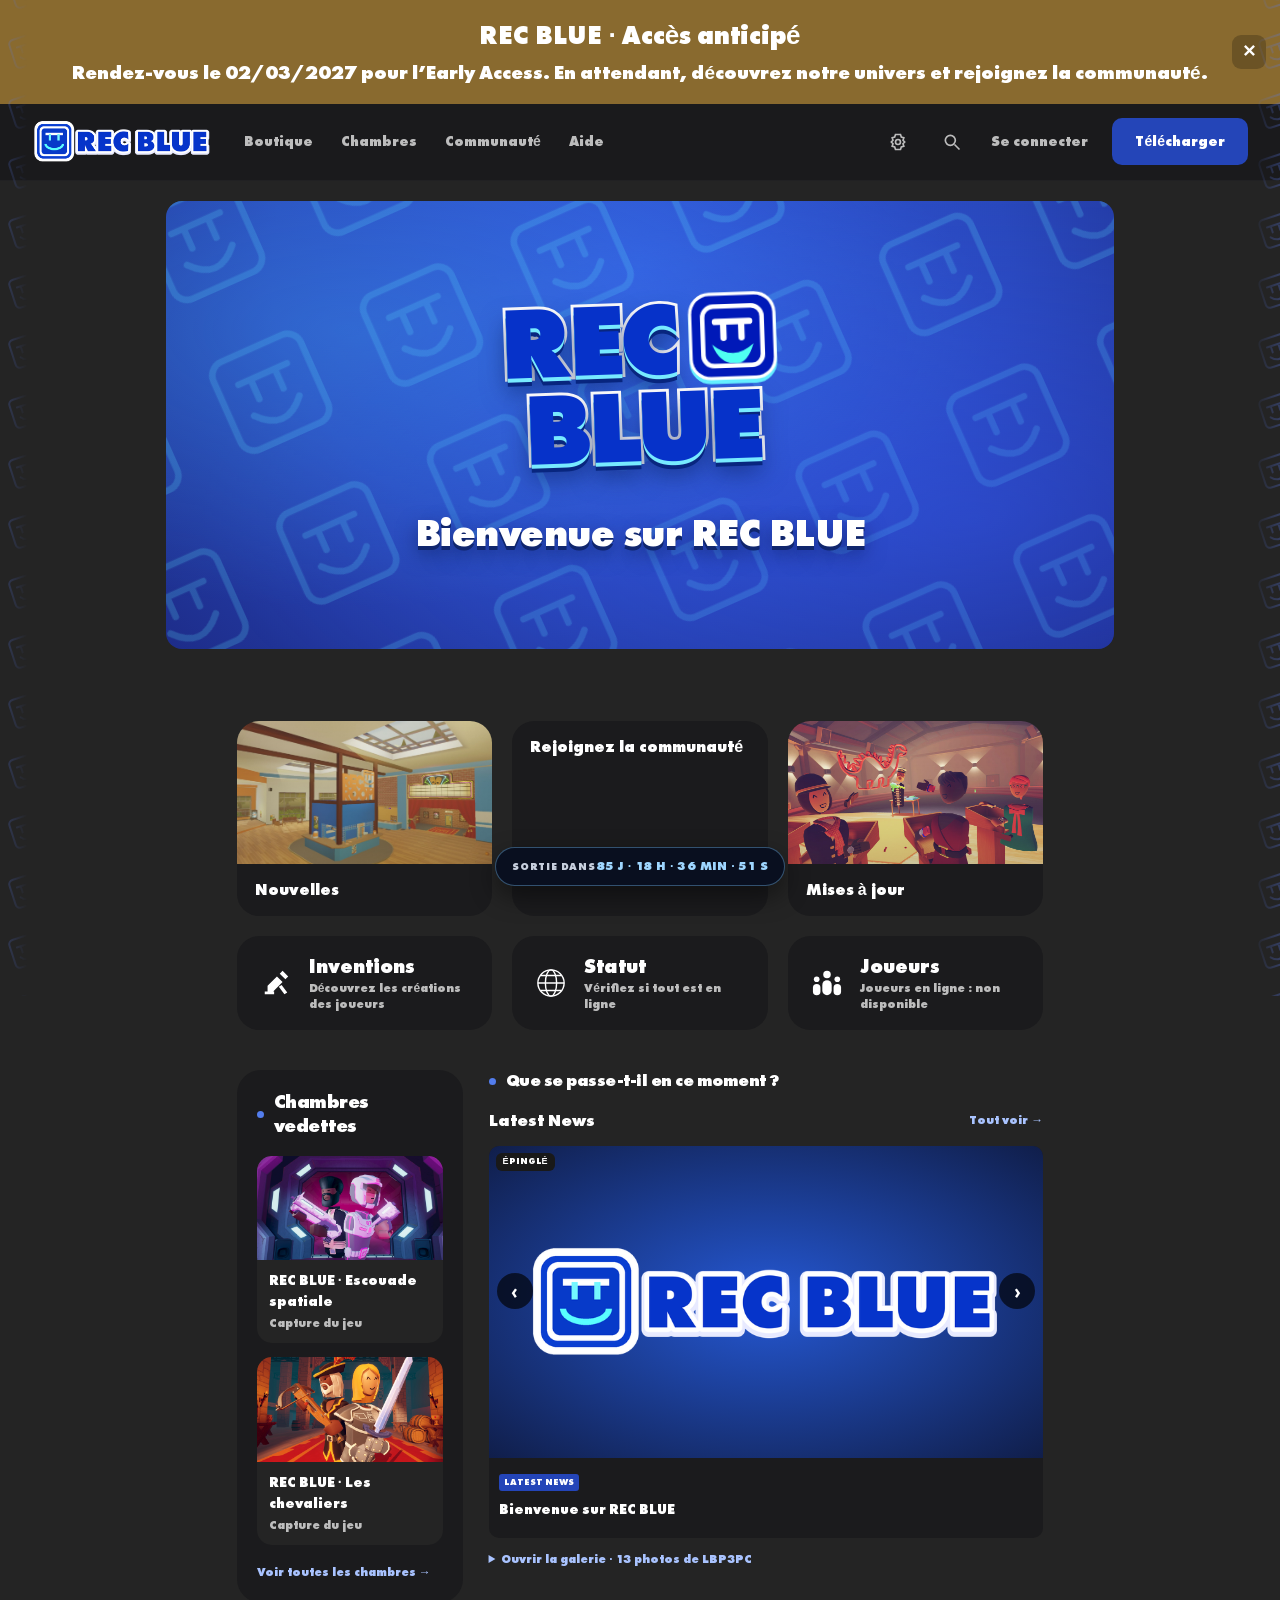
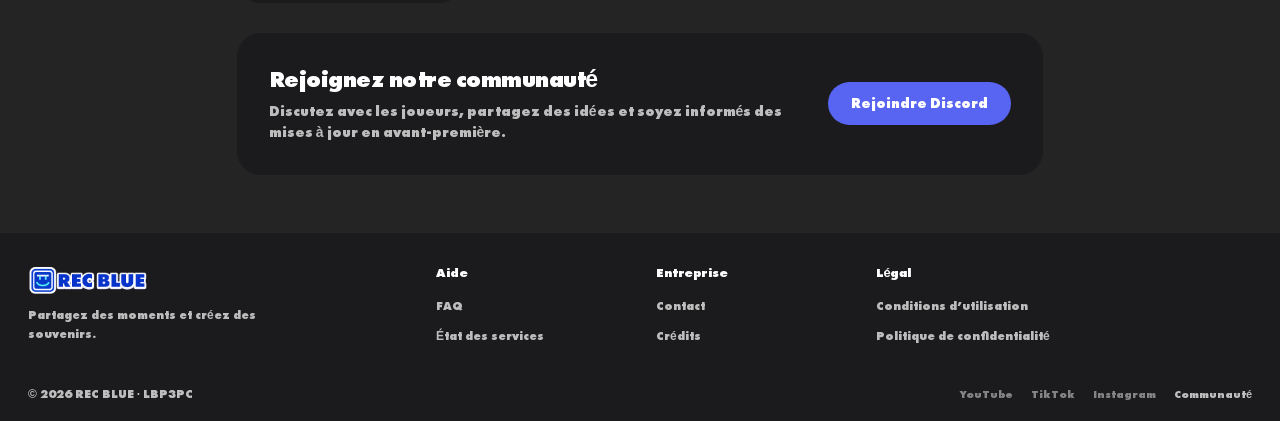
==== commit ffcab920: "Give the news photo frames a rule that wins at every screen width. Without it the near-square charac" ====
--- a/index.html
+++ b/index.html
@@ -350,6 +350,8 @@
     .countdown-dock em { font-style:normal; opacity:.85; }
     .countdown-dock strong { font-size:12.5px; letter-spacing:.4px; color:#9ed6ff; }
     @media (max-width:560px) { .countdown-dock { bottom:10px; padding:7px 12px; font-size:9.5px; gap:2px 6px; } .countdown-dock strong { font-size:11px; } }
+    .news-art.news-art-photo { display:block; overflow:hidden; aspect-ratio:16/9; }
+    .news-art.news-art-photo img { position:absolute; inset:0; width:100%; height:100%; max-width:100%; max-height:100%; object-fit:cover; }
   </style>
   <script>try{if(localStorage.getItem('recblue.noticeClosed')==='true')document.documentElement.className+=' notice-off'}catch(e){}</script>
 </head>
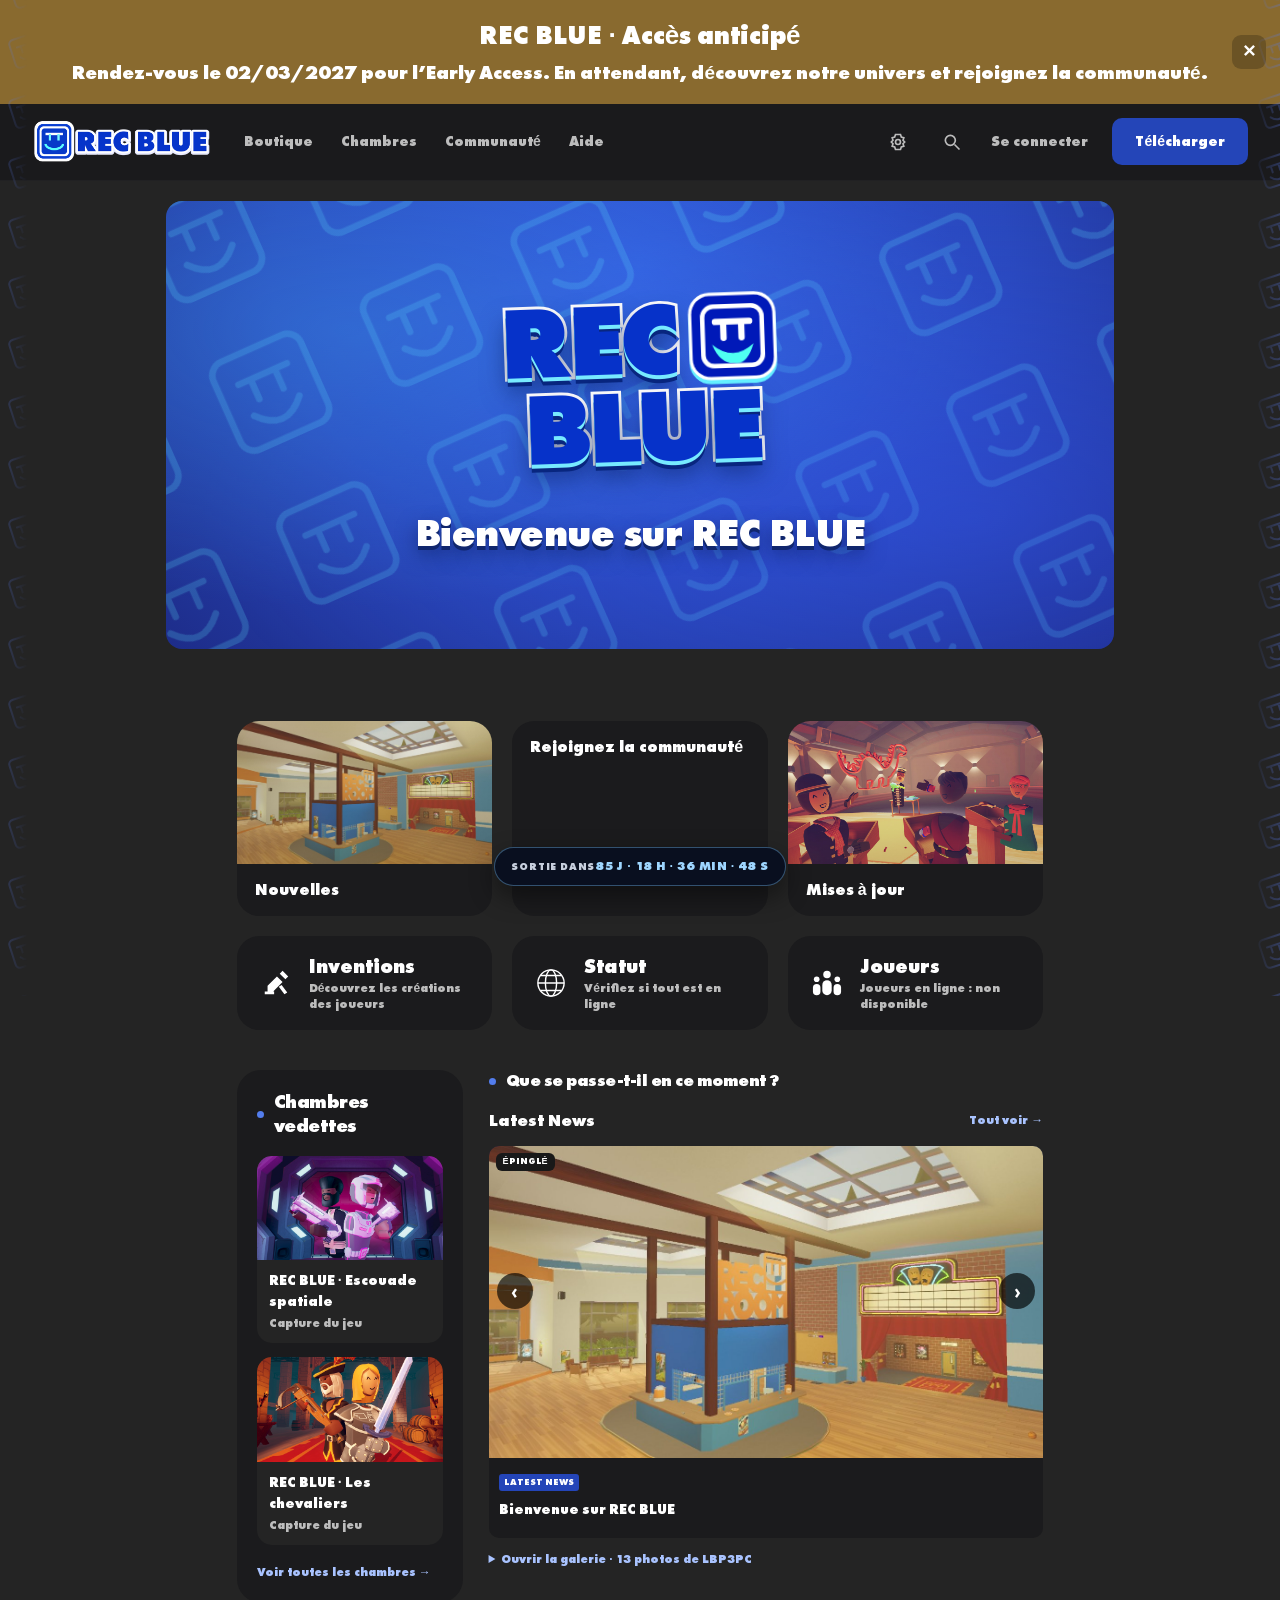
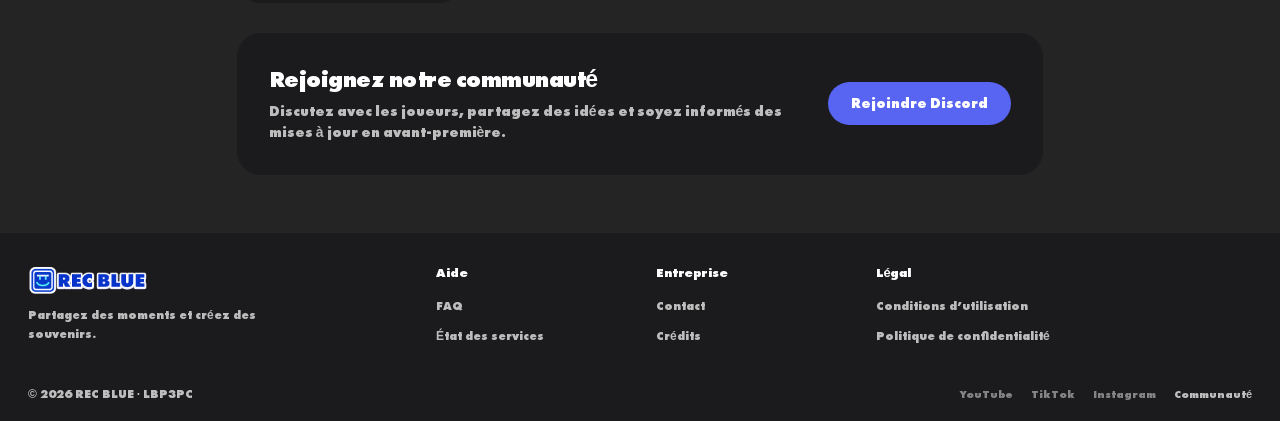
==== commit f8c752d6: "Give the pinned welcome card a real screenshot instead of the blue panel. It now matches the other n" ====
--- a/index.html
+++ b/index.html
@@ -413,7 +413,7 @@
             <div class="news-carousel" id="news-carousel">
               <div class="news-track" id="news-track" aria-label="Nouvelles en défilement">
                 <article class="news-card">
-                  <a href="#mises-a-jour" data-dialog="mises-a-jour" aria-label="Lire : Bienvenue sur REC BLUE"><div class="news-art"><img loading="lazy" src="rec-blue-logo.png" alt="REC BLUE"></div><span class="news-pin">ÉPINGLÉ</span><div class="news-copy"><span class="tag">LATEST NEWS</span><h3>Bienvenue sur REC BLUE</h3></div></a>
+                  <a href="#mises-a-jour" data-dialog="mises-a-jour" aria-label="Lire : Bienvenue sur REC BLUE"><div class="news-art news-art-photo"><img loading="lazy" src="news-banner.png" alt="Salle de loisirs REC BLUE"></div><span class="news-pin">ÉPINGLÉ</span><div class="news-copy"><span class="tag">LATEST NEWS</span><h3>Bienvenue sur REC BLUE</h3></div></a>
                 </article>
                 <article class="news-card">
                   <a href="#mises-a-jour" data-dialog="mises-a-jour" aria-label="Lire : Aperçu du studio"><div class="news-art news-art-photo"><img loading="lazy" src="news-studio.jpg" alt="Aperçu du studio REC BLUE"></div><div class="news-copy"><span class="tag">COULISSES</span><h3>Aperçu du studio</h3></div></a>
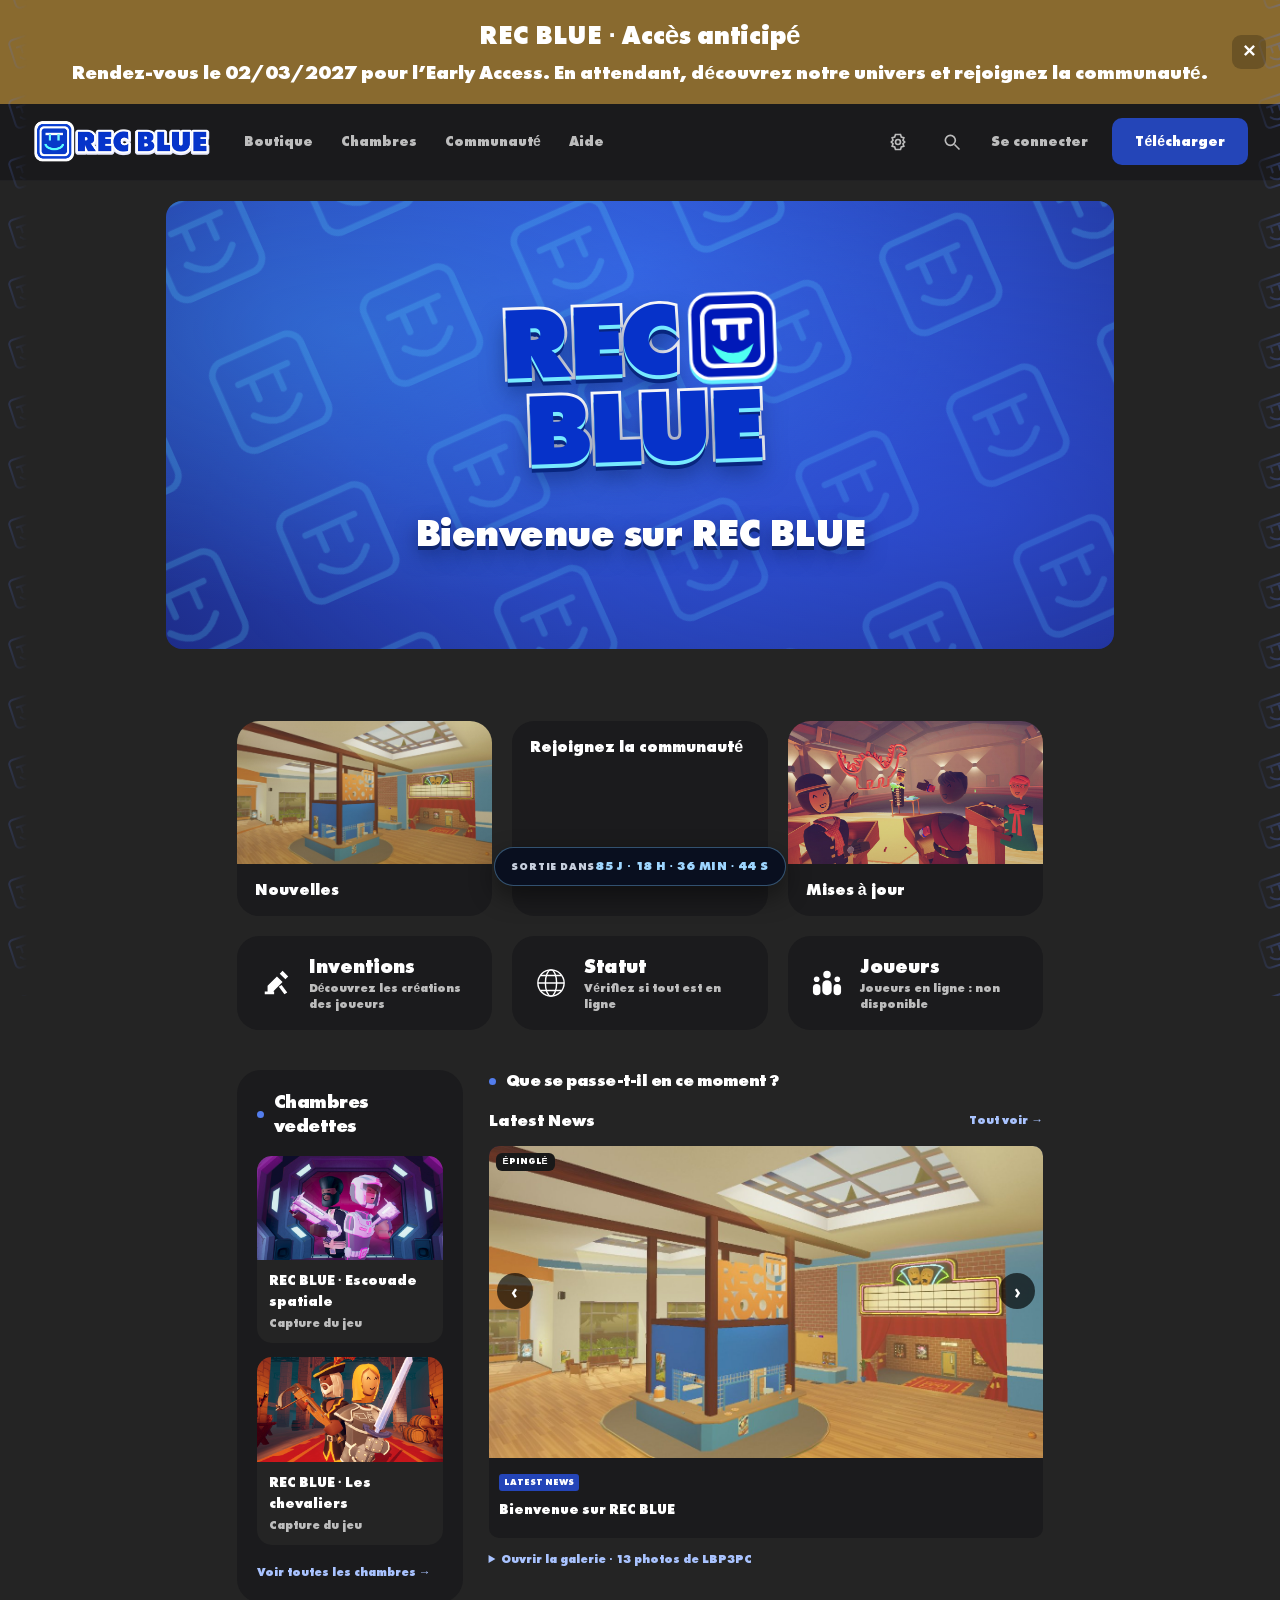
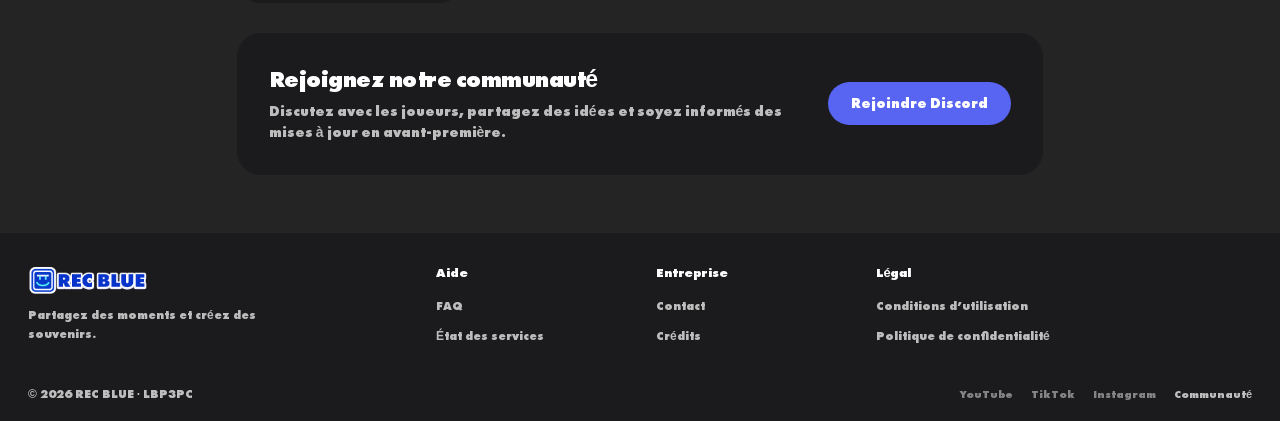
==== commit 26272a21: "Add a gold avatar frame for REC BLUE Plus and let admins grant Plus until a chosen date. Plus member" ====
--- a/index.html
+++ b/index.html
@@ -155,6 +155,8 @@
     .account-bubble { display:grid; place-items:center; width:26px; height:26px; border-radius:50%; background:linear-gradient(140deg,#2445b8,#63efff); color:#08122e; font-size:11px; letter-spacing:.5px; background-size:cover; background-position:center; }
     .account-bubble[hidden] { display:none; }
     .account-bubble.has-photo { color:transparent; }
+    /* Cadre doré des membres REC BLUE Plus. */
+    .account-bubble.plus-ring { box-shadow:0 0 0 2px #f7c948, 0 0 12px rgba(247,201,72,.55); }
     .icon-button { display:grid; place-items:center; width:30px; height:34px; padding:4px; }
     .icon-button svg { width:20px; height:20px; }
     .nav-cta { border-radius:10px; padding:13px 23px; }
@@ -524,7 +526,7 @@
     <div id="account-profile" hidden><div class="detail-row"><span id="account-email" data-no-translate></span><span class="badge" id="account-role"></span><span class="plus-mark-wrap" id="account-plus" hidden><svg class="plus-mark" aria-hidden="true"><use href="#recblue-plus"/></svg></span></div><fieldset id="profile-controls" class="account-fieldset" disabled><form class="account-form" id="account-profile-form"><label>Mon pseudo<input id="account-name" minlength="2" maxlength="40" required autocomplete="nickname"></label><button class="button" id="profile-submit" type="submit">Enregistrer mon pseudo</button></form></fieldset><p class="detail-note" id="account-mfa-note" hidden>Double authentification obligatoire : <a href="compte.html">activez-la dans Mon espace compte</a>.</p>
       <a class="button" href="compte.html">Mon espace compte →</a>
       <button class="close" id="account-logout" type="button">Se déconnecter</button><p class="detail-note">La session reste enregistrée dans ce navigateur jusqu’à « Se déconnecter ».</p></div>
-    <section id="account-admin" hidden><h3>Administration des comptes</h3><p class="detail-note">Les administrateurs attribuent les droits (membre, modérateur, administrateur) ; modérateurs et administrateurs peuvent ajouter des crédits. Le dernier administrateur est protégé. Liste limitée aux 100 comptes les plus récents.</p><form id="admin-credits" class="account-form"><label>Ajouter des crédits · pseudo ou email<input id="admin-credits-target" type="text" required maxlength="120" spellcheck="false" autocomplete="off"></label><label>Nombre de crédits<input id="admin-credits-amount" type="number" min="1" max="1000000" step="1" required></label><button class="button" id="admin-credits-submit" type="submit">Ajouter les crédits</button></form>
+    <section id="account-admin" hidden><h3>Administration des comptes</h3><p class="detail-note">Les administrateurs attribuent les droits (membre, modérateur, administrateur) ; modérateurs et administrateurs peuvent ajouter des crédits. Le dernier administrateur est protégé. Liste limitée aux 100 comptes les plus récents.</p><form id="admin-credits" class="account-form"><label>Ajouter des crédits · pseudo ou email<input id="admin-credits-target" type="text" required maxlength="120" spellcheck="false" autocomplete="off"></label><label>Nombre de crédits<input id="admin-credits-amount" type="number" min="1" max="1000000" step="1" required></label><button class="button" id="admin-credits-submit" type="submit">Ajouter les crédits</button></form><form id="admin-plus" class="account-form"><label>Donner REC BLUE Plus · pseudo ou email<input id="admin-plus-target" type="text" required maxlength="120" spellcheck="false" autocomplete="off"></label><label>Jusqu’au · date de fin<input id="admin-plus-date" type="date" required></label><button class="button" id="admin-plus-submit" type="submit">Donner le REC BLUE Plus</button><button class="button" id="admin-plus-remove" type="button">Retirer le Plus</button></form>
       <p class="detail-note">Les crédits ajoutés ici ne passent pas par PayPal : réservé aux tests et aux gestes commerciaux.</p>
       <button class="button" id="accounts-refresh" type="button">Charger les comptes</button><div id="account-users"></div></section>
   </dialog>
@@ -686,7 +688,7 @@
   </script>
   <script src="account-config.js"></script>
   <script src="https://cdn.jsdelivr.net/npm/@supabase/supabase-js@2.110.0/dist/umd/supabase.js" integrity="sha384-3wY11tldQ5+yWqAvmTN4XtQvnjoTva0cV15O/O/O5NTtp0ivVopSzLOzsVXWZse9" crossorigin="anonymous" defer></script>
-  <script src="accounts.js?v=2" defer></script>
+  <script src="accounts.js?v=3" defer></script>
   <script src="paypal-shop.js?v=1" defer></script>
   <audio id="site-music" src="music.mp3?v=2" loop preload="metadata"></audio>
   <script src="music.js" defer></script>
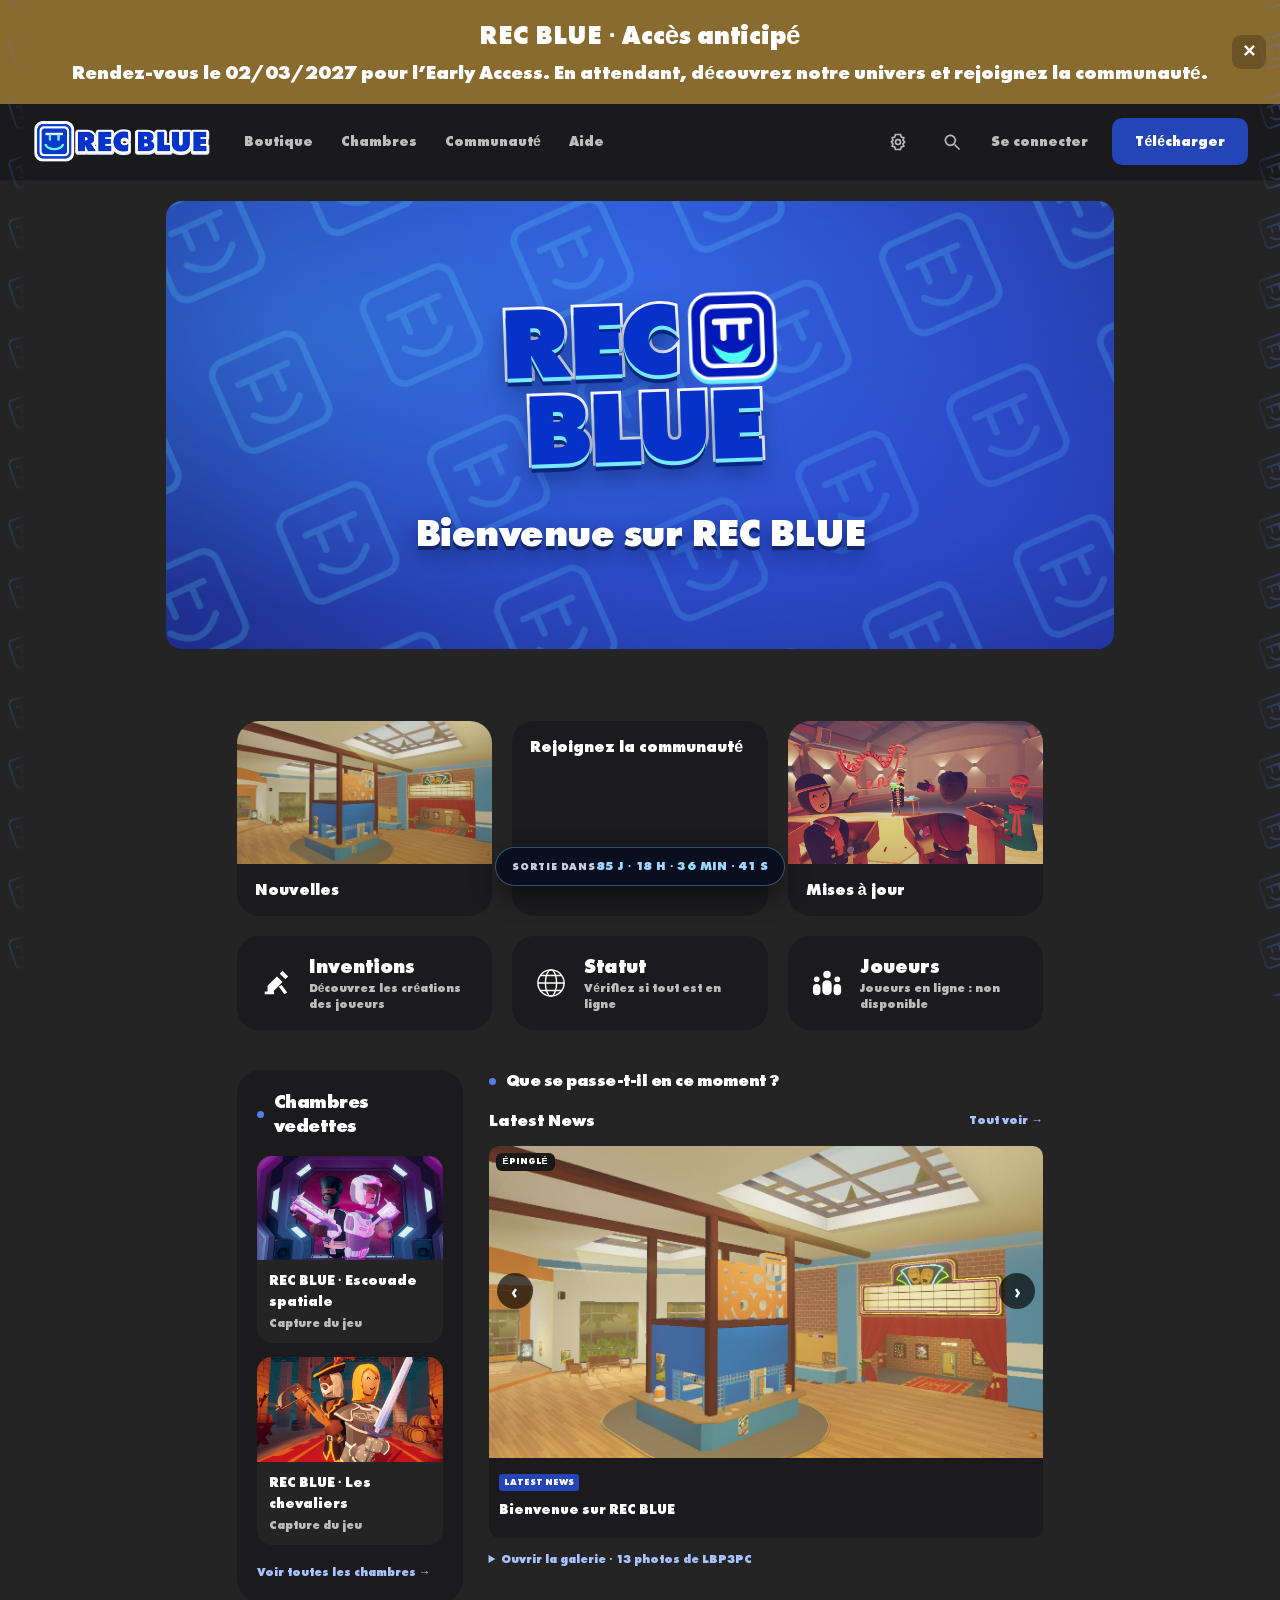
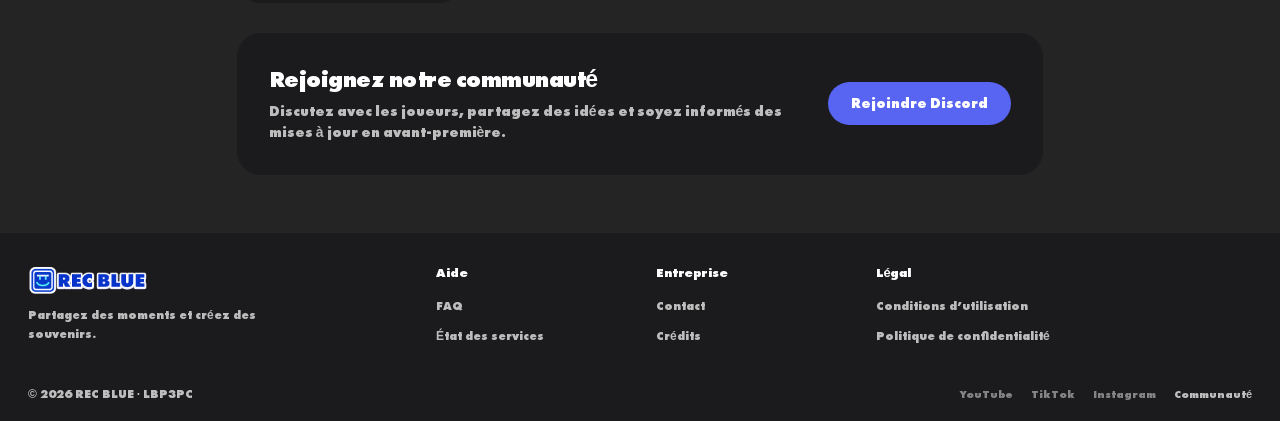
==== commit c5aa22ba: "Restrict credit grants to administrators. Moderators keep the account list but lose the credit form " ====
--- a/index.html
+++ b/index.html
@@ -526,7 +526,7 @@
     <div id="account-profile" hidden><div class="detail-row"><span id="account-email" data-no-translate></span><span class="badge" id="account-role"></span><span class="plus-mark-wrap" id="account-plus" hidden><svg class="plus-mark" aria-hidden="true"><use href="#recblue-plus"/></svg></span></div><fieldset id="profile-controls" class="account-fieldset" disabled><form class="account-form" id="account-profile-form"><label>Mon pseudo<input id="account-name" minlength="2" maxlength="40" required autocomplete="nickname"></label><button class="button" id="profile-submit" type="submit">Enregistrer mon pseudo</button></form></fieldset><p class="detail-note" id="account-mfa-note" hidden>Double authentification obligatoire : <a href="compte.html">activez-la dans Mon espace compte</a>.</p>
       <a class="button" href="compte.html">Mon espace compte →</a>
       <button class="close" id="account-logout" type="button">Se déconnecter</button><p class="detail-note">La session reste enregistrée dans ce navigateur jusqu’à « Se déconnecter ».</p></div>
-    <section id="account-admin" hidden><h3>Administration des comptes</h3><p class="detail-note">Les administrateurs attribuent les droits (membre, modérateur, administrateur) ; modérateurs et administrateurs peuvent ajouter des crédits. Le dernier administrateur est protégé. Liste limitée aux 100 comptes les plus récents.</p><form id="admin-credits" class="account-form"><label>Ajouter des crédits · pseudo ou email<input id="admin-credits-target" type="text" required maxlength="120" spellcheck="false" autocomplete="off"></label><label>Nombre de crédits<input id="admin-credits-amount" type="number" min="1" max="1000000" step="1" required></label><button class="button" id="admin-credits-submit" type="submit">Ajouter les crédits</button></form><form id="admin-plus" class="account-form"><label>Donner REC BLUE Plus · pseudo ou email<input id="admin-plus-target" type="text" required maxlength="120" spellcheck="false" autocomplete="off"></label><label>Jusqu’au · date de fin<input id="admin-plus-date" type="date" required></label><button class="button" id="admin-plus-submit" type="submit">Donner le REC BLUE Plus</button><button class="button" id="admin-plus-remove" type="button">Retirer le Plus</button></form>
+    <section id="account-admin" hidden><h3>Administration des comptes</h3><p class="detail-note">Les administrateurs attribuent les droits (membre, modérateur, administrateur), ajoutent des crédits et accordent le REC BLUE Plus ; les modérateurs consultent la liste des comptes. Le dernier administrateur est protégé. Liste limitée aux 100 comptes les plus récents.</p><form id="admin-credits" class="account-form"><label>Ajouter des crédits · pseudo ou email<input id="admin-credits-target" type="text" required maxlength="120" spellcheck="false" autocomplete="off"></label><label>Nombre de crédits<input id="admin-credits-amount" type="number" min="1" max="1000000" step="1" required></label><button class="button" id="admin-credits-submit" type="submit">Ajouter les crédits</button></form><form id="admin-plus" class="account-form"><label>Donner REC BLUE Plus · pseudo ou email<input id="admin-plus-target" type="text" required maxlength="120" spellcheck="false" autocomplete="off"></label><label>Jusqu’au · date de fin<input id="admin-plus-date" type="date" required></label><button class="button" id="admin-plus-submit" type="submit">Donner le REC BLUE Plus</button><button class="button" id="admin-plus-remove" type="button">Retirer le Plus</button></form>
       <p class="detail-note">Les crédits ajoutés ici ne passent pas par PayPal : réservé aux tests et aux gestes commerciaux.</p>
       <button class="button" id="accounts-refresh" type="button">Charger les comptes</button><div id="account-users"></div></section>
   </dialog>
@@ -688,7 +688,7 @@
   </script>
   <script src="account-config.js"></script>
   <script src="https://cdn.jsdelivr.net/npm/@supabase/supabase-js@2.110.0/dist/umd/supabase.js" integrity="sha384-3wY11tldQ5+yWqAvmTN4XtQvnjoTva0cV15O/O/O5NTtp0ivVopSzLOzsVXWZse9" crossorigin="anonymous" defer></script>
-  <script src="accounts.js?v=3" defer></script>
+  <script src="accounts.js?v=4" defer></script>
   <script src="paypal-shop.js?v=1" defer></script>
   <audio id="site-music" src="music.mp3?v=2" loop preload="metadata"></audio>
   <script src="music.js" defer></script>
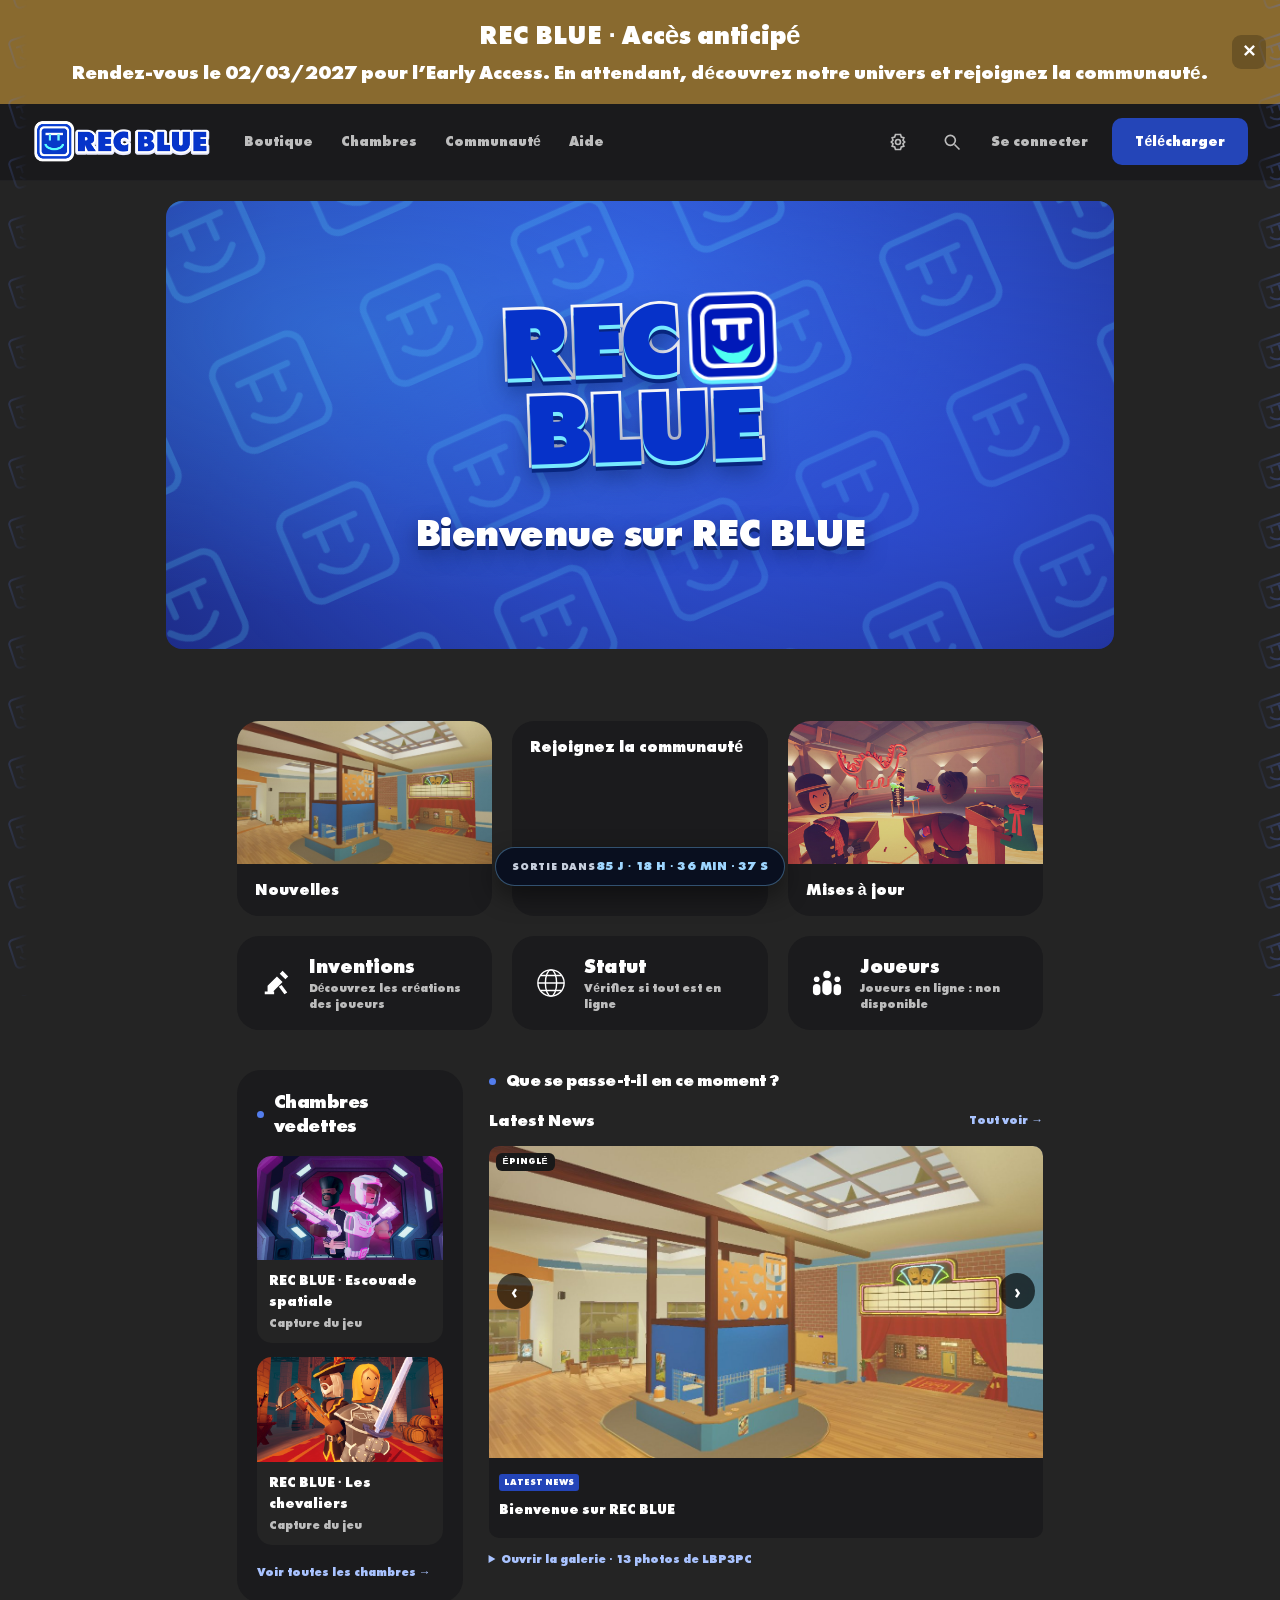
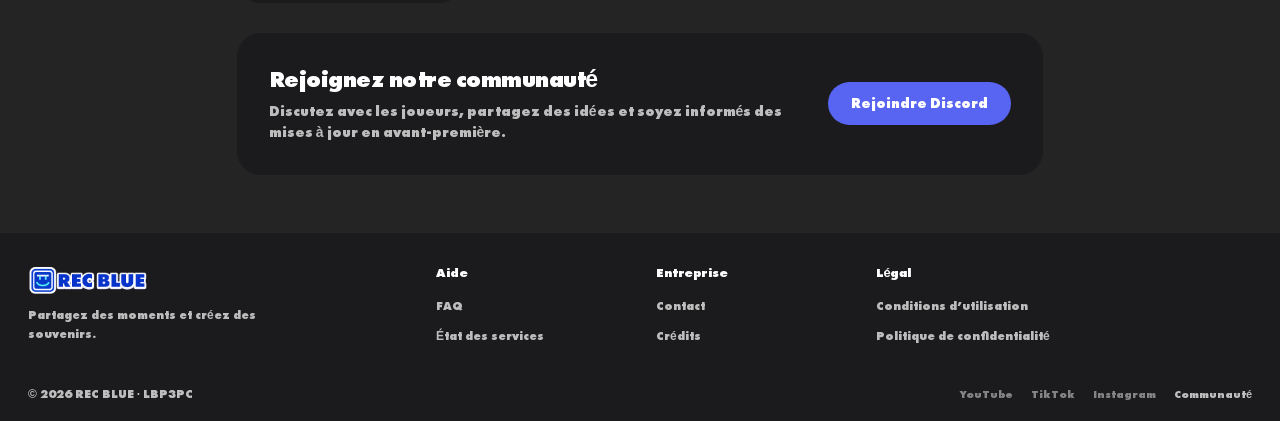
==== commit 9219e602: "Add a pulsing gold glow and a light sweep for REC BLUE Plus members. The animated frame marks Plus a" ====
--- a/index.html
+++ b/index.html
@@ -354,6 +354,14 @@
     @media (max-width:560px) { .countdown-dock { bottom:10px; padding:7px 12px; font-size:9.5px; gap:2px 6px; } .countdown-dock strong { font-size:11px; } }
     .news-art.news-art-photo { display:block; overflow:hidden; aspect-ratio:16/9; }
     .news-art.news-art-photo img { position:absolute; inset:0; width:100%; height:100%; max-width:100%; max-height:100%; object-fit:cover; }
+    /* Effet doré animé des membres REC BLUE Plus. */
+    .account-bubble.plus-ring { position:relative; overflow:hidden; animation:plus-pulse 2.6s ease-in-out infinite; }
+    .account-bubble.plus-ring::after { content:''; position:absolute; inset:-45%; background:linear-gradient(115deg,transparent 40%,rgba(255,255,255,.6) 50%,transparent 60%); animation:plus-sheen 3.6s linear infinite; pointer-events:none; }
+    .plus-name { animation:plus-name-pulse 3s ease-in-out infinite; }
+    @keyframes plus-pulse { 0%,100% { box-shadow:0 0 0 2px #f7c948, 0 0 10px rgba(247,201,72,.45); } 50% { box-shadow:0 0 0 2px #ffe8a3, 0 0 20px rgba(247,201,72,.85); } }
+    @keyframes plus-sheen { 0% { transform:translate(-120%,0) rotate(8deg); } 100% { transform:translate(120%,0) rotate(8deg); } }
+    @keyframes plus-name-pulse { 0%,100% { text-shadow:0 0 8px rgba(247,201,72,.25); } 50% { text-shadow:0 0 16px rgba(247,201,72,.7); } }
+    @media (prefers-reduced-motion: reduce) { .account-bubble.plus-ring, .account-bubble.plus-ring::after, .plus-name { animation:none; } }
   </style>
   <script>try{if(localStorage.getItem('recblue.noticeClosed')==='true')document.documentElement.className+=' notice-off'}catch(e){}</script>
 </head>
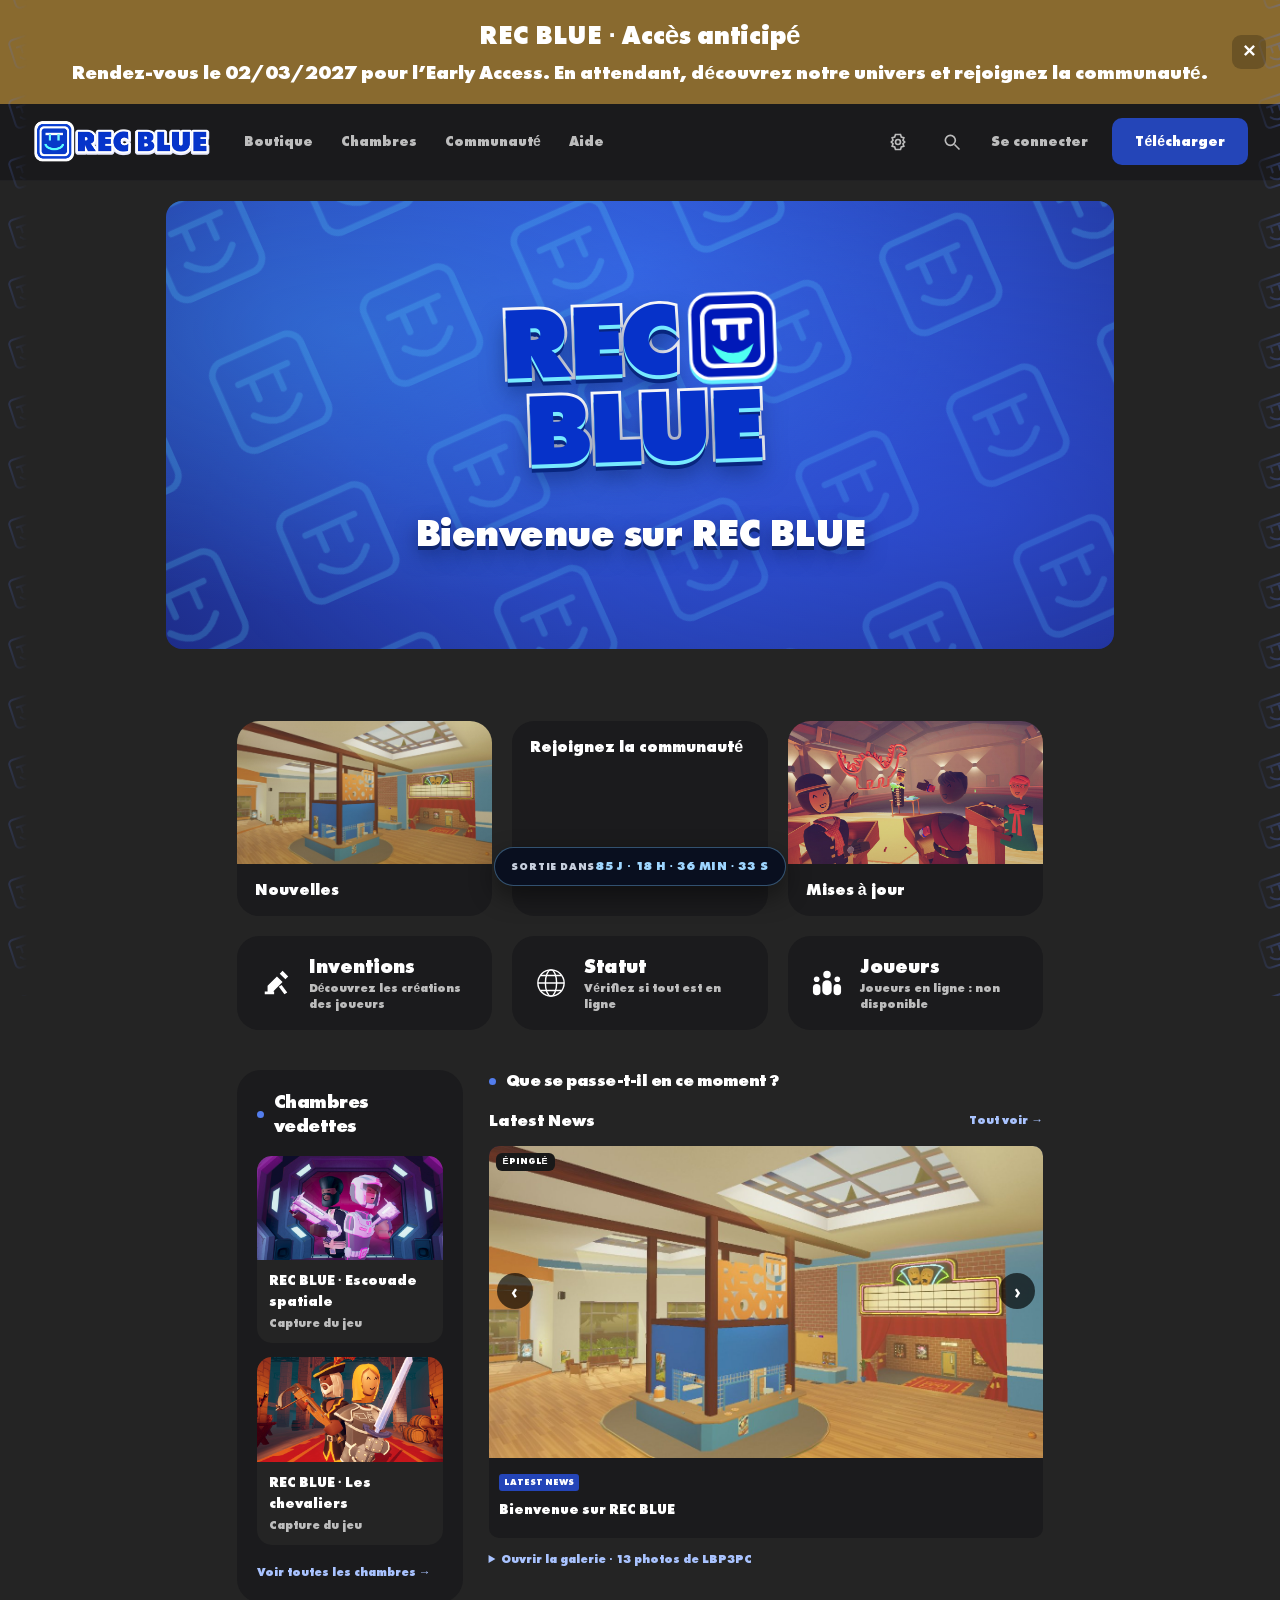
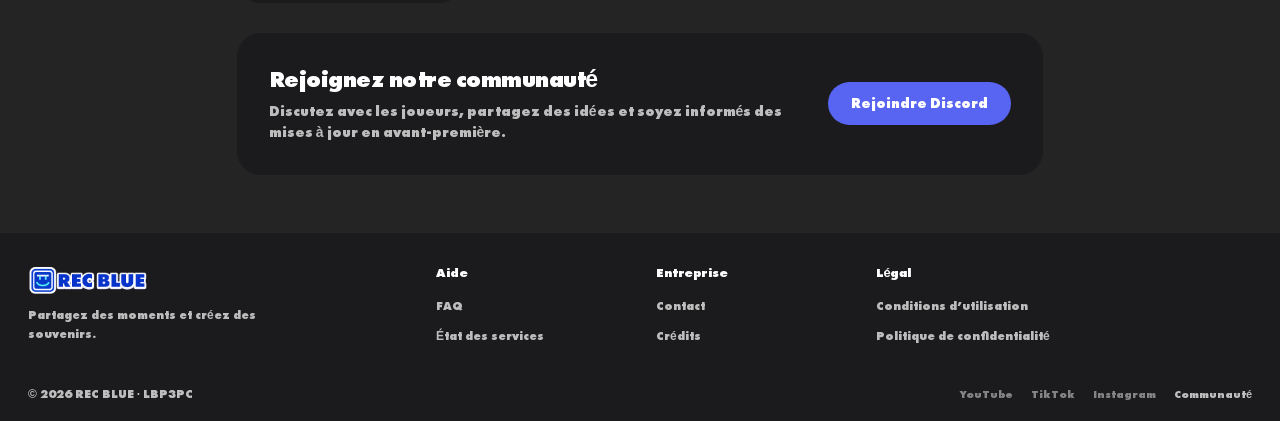
==== commit 21823bba: "Serve the launcher pack from the CDN and run PayPal on the Worker. The game now downloads from dl.re" ====
--- a/index.html
+++ b/index.html
@@ -257,6 +257,8 @@
     .download-copy p { color:white; line-height:1.7; font-size:15px; }
     .download-copy .tag { color:#dce8ff; }
     .download-unavailable { margin-top:12px; border-radius:10px; padding:15px 22px; background:#142d9b; opacity:.75; cursor:not-allowed; }
+    .download-ready { margin-top:12px; border-radius:10px; padding:15px 22px; background:#2f60e8; cursor:pointer; box-shadow:0 10px 30px #0a1c56; transition:background .2s ease, transform .2s ease; }
+    .download-ready:hover { background:#3d74ff; transform:translateY(-1px); }
     .download-copy .download-availability,.download-copy .download-date { color:#d2dfff; font-size:12px; }
     .download-visual { position:relative; display:grid; place-items:center; }
     .download-room { display:block; width:100%; max-height:430px; aspect-ratio:1; object-fit:contain; filter:drop-shadow(0 18px 18px #08195050); }
@@ -636,7 +638,7 @@
       android: { image:'android', description:'Emportez REC BLUE sur votre appareil Android et retrouvez la communauté où que vous soyez.', action:'Télécharger pour Android' },
       ios: { image:'ios', description:'Retrouvez REC BLUE sur iPhone et iPad et emportez vos aventures avec vous.', action:'Télécharger pour iOS' },
       quest: { image:'quest', description:'Découvrez REC BLUE en réalité virtuelle immersive avec Meta Quest.', action:'Télécharger pour Meta Quest' },
-      pc: { image:'pc', description:'Créez et jouez ensemble sur PC. Retrouvez vos amis et découvrez de nouvelles aventures.', action:'Jouer sur PC' },
+      pc: { image:'pc', description:'Créez et jouez ensemble sur PC. Retrouvez vos amis et découvrez de nouvelles aventures.', action:'Télécharger le launcher Windows', href:'download/REC-BLUE-Launcher.exe' },
       steam: { image:'pc', description:'Retrouvez REC BLUE sur Steam et partagez de nouvelles aventures avec vos amis.', action:'Voir sur Steam' }
     };
     function selectPlatform(button) {
@@ -645,11 +647,23 @@
       document.getElementById('platform-title').textContent = platformNames[button.dataset.platform];
       const details = platformDetails[button.dataset.platform];
       document.getElementById('platform-description').textContent = details.description;
-      document.getElementById('platform-download').textContent = details.action;
+      const downloadButton = document.getElementById('platform-download');
+      downloadButton.textContent = details.action;
+      if (details.href) {
+        downloadButton.disabled = false;
+        downloadButton.classList.remove('download-unavailable');
+        downloadButton.classList.add('download-ready');
+        downloadButton.onclick = () => { window.location.href = details.href; };
+      } else {
+        downloadButton.disabled = true;
+        downloadButton.onclick = null;
+        downloadButton.classList.remove('download-ready');
+        downloadButton.classList.add('download-unavailable');
+      }
       const graphic = document.getElementById('platform-graphic');
       graphic.src = 'download/' + details.image + '.webp';
       graphic.alt = button.textContent.trim();
-      document.getElementById('platform-availability').textContent = button.dataset.platform === 'pc' ? 'Aucun fichier d’installation officiel n’a encore été ajouté.' : 'Aucune version officielle disponible pour cette plateforme.';
+      document.getElementById('platform-availability').textContent = details.href ? 'Launcher officiel Windows · gratuit · le pack serveur est téléchargé automatiquement.' : 'Aucune version officielle disponible pour cette plateforme.';
       window.recblueApplyLanguage();
     }
     platformButtons.forEach((button, index) => {
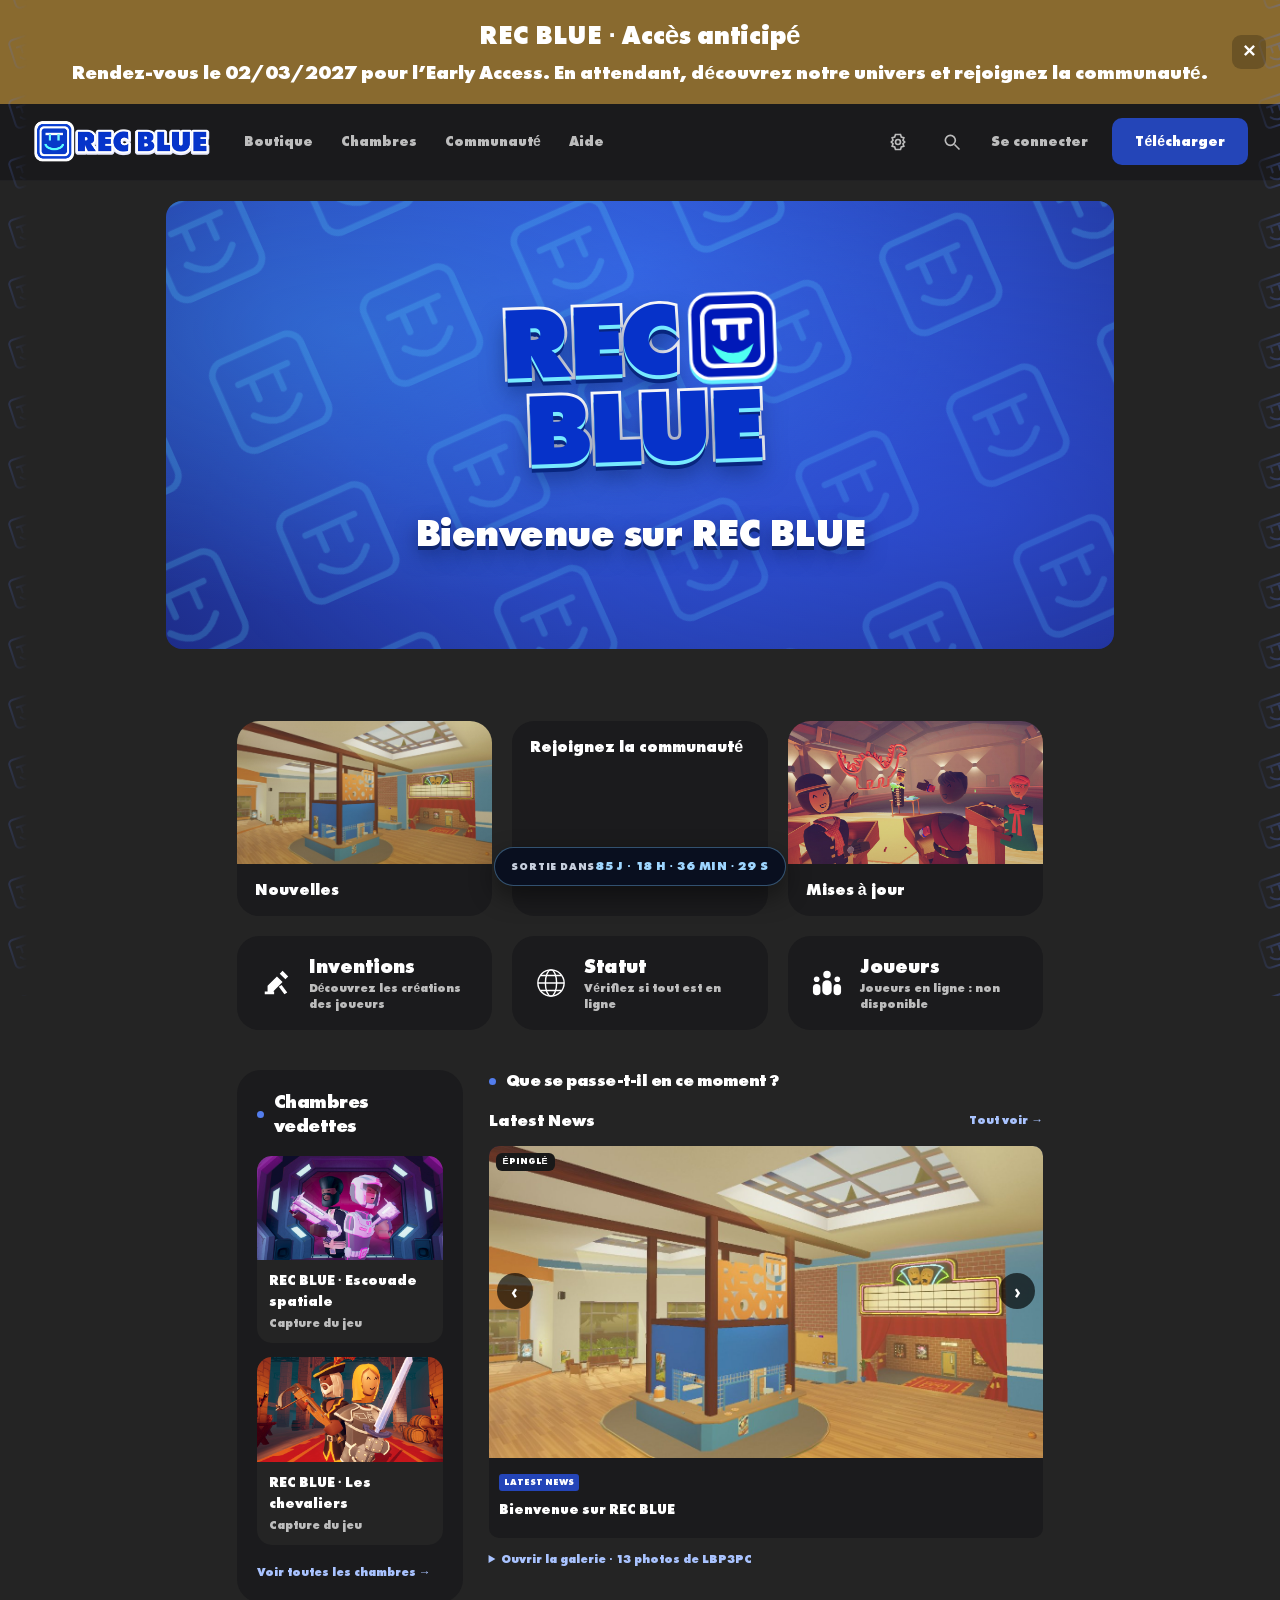
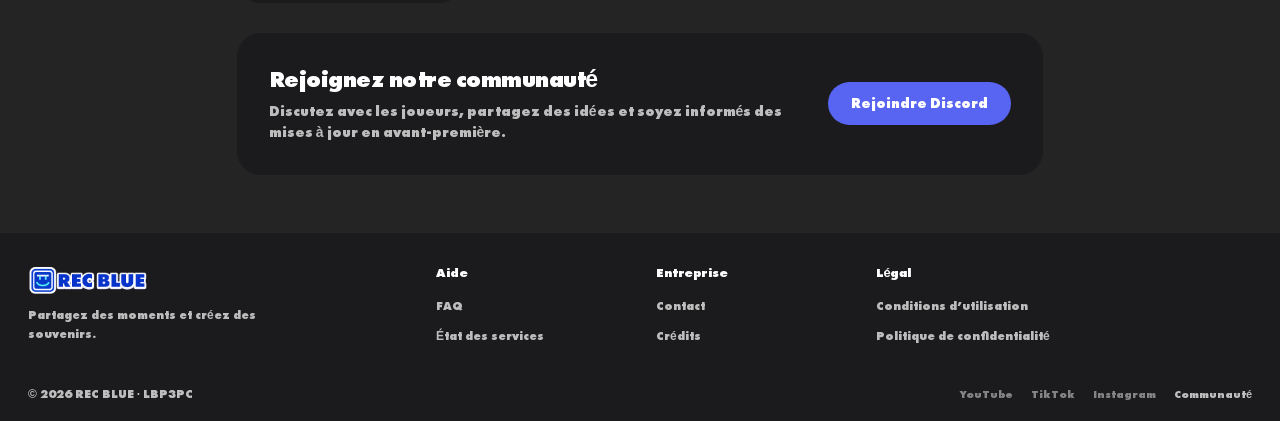
==== commit f0bd3ba9: "Versionne la boutique gratuite deja en ligne Le site ne vend plus rien : les packs passent par api/s" ====
--- a/index.html
+++ b/index.html
@@ -328,6 +328,13 @@
     .shop-buy:hover { background:#005ea6; }
     .shop-buy:disabled { background:#ffffff1a; color:#9aa0ad; cursor:progress; }
     .shop-status { margin:0 0 18px; font-size:13px; color:#9ed6ff; min-height:1em; }
+    .shop-history { margin:22px 0 18px; padding:16px 18px; border-radius:14px; background:#1b1b1d; border:1px solid #ffffff14; }
+    .shop-history h3 { margin:0 0 10px; font-size:15px; }
+    .shop-history-list { list-style:none; margin:0; padding:0; display:grid; gap:9px; }
+    .shop-history-item { display:flex; justify-content:space-between; align-items:flex-start; gap:14px; font-size:12px; color:var(--muted); }
+    .shop-history-item strong { display:block; color:#fff; font-size:13px; margin-bottom:2px; }
+    .shop-history-credits { color:#9ed6ff; white-space:nowrap; }
+    .shop-history[hidden] { display:none; }
     .shop-offer { display:grid; grid-template-columns:64px 1fr auto; align-items:center; gap:16px; }
     .shop-offer p { margin:4px 0 6px; font-size:13px; color:var(--muted); }
     .shop-offer .shop-cta { width:auto; padding:10px 22px; }
@@ -489,7 +496,7 @@
     <section class="contact-card contact-help" aria-labelledby="contact-include-title"><h3 id="contact-include-title">Que faut-il inclure ?</h3><ul><li>Votre nom d’utilisateur</li><li>Votre appareil : PC, Meta Quest, iOS ou Android</li><li>Ce qui s’est passé et à quel moment</li><li>Des captures d’écran ou messages d’erreur, si vous en avez</li></ul></section>
   </dialog>
   <dialog class="content-dialog" id="credits" aria-labelledby="credits-title"><div class="dialog-head"><h2 id="credits-title">Crédits</h2><button class="close" data-close type="button" aria-label="Fermer les crédits">✕</button></div><p>REC BLUE · LBP3PC</p><p>Galerie : 13 captures du DormRoom fournies dans le projet.</p><p>Présentation inspirée du site RecQuiem. Certains visuels et la police proviennent de ce site de référence.</p></dialog>
-  <dialog class="content-dialog" id="conditions" aria-labelledby="terms-title"><div class="dialog-head"><h2 id="terms-title">Conditions d’utilisation</h2><button class="close" data-close type="button" aria-label="Fermer les conditions">✕</button></div><p>Les conditions officielles de REC BLUE n’ont pas encore été fournies par le responsable du projet.</p><p>Ce site présente actuellement le projet et ses images. Aucun achat, compte ou téléchargement du jeu n’est disponible ici.</p></dialog>
+  <dialog class="content-dialog" id="conditions" aria-labelledby="terms-title"><div class="dialog-head"><h2 id="terms-title">Conditions d’utilisation</h2><button class="close" data-close type="button" aria-label="Fermer les conditions">✕</button></div><p>Les conditions officielles de REC BLUE n’ont pas encore été fournies par le responsable du projet.</p><p>Ce site présente le projet, ses comptes et sa boutique gratuite. Aucun paiement n’est demandé et aucun fichier du jeu Rec Room n’est distribué ici.</p></dialog>
   <dialog class="content-dialog" id="confidentialite" aria-labelledby="privacy-title"><div class="dialog-head"><h2 id="privacy-title">Confidentialité</h2><button class="close" data-close type="button" aria-label="Fermer la confidentialité">✕</button></div><p>Ce site mémorise dans votre navigateur la langue choisie et votre préférence de notifications avec les clés <code>recblue.language</code>, <code>recblue.updatePings</code> et <code>recblue.noticeClosed</code>. Vous pouvez les effacer dans les données de site de votre navigateur.</p><p>Lorsque les comptes sont configurés, Supabase traite votre identifiant (pseudo, ou adresse email pour les comptes créés auparavant), votre mot de passe via son service sécurisé et votre profil (pseudo, rôle et date de création). Aucune adresse email n’est demandée pour créer un nouveau compte. Votre identifiant de connexion n’est pas affiché aux autres membres. Les administrateurs du site peuvent consulter les pseudos, identifiants et rôles des comptes. Le jeton de session est conservé dans le stockage local de votre navigateur afin de rester connecté, jusqu’à la déconnexion.</p><p>Aucun paiement ni suivi d’audience n’est intégré. Les liens externes, notamment Discord, ont leurs propres politiques. Contactez le responsable du projet pour toute demande relative à votre compte.</p><p>La politique officielle, les coordonnées du responsable et les informations relatives aux journaux de l’hébergeur restent à compléter avant publication.</p></dialog>
   <dialog class="content-dialog" id="mises-a-jour" aria-labelledby="updates-title"><div class="dialog-head"><h2 id="updates-title">Mises à jour</h2><button class="close" data-close type="button" aria-label="Fermer les mises à jour">Fermer ✕</button></div><img class="detail-banner" src="updates-banner.png" alt="Création entre joueurs"><p class="tag">REC BLUE · Accès anticipé</p><h3>Rendez-vous le 2 mars 2027</h3><p>L’accès anticipé est annoncé pour le <time datetime="2027-03-02">02/03/2027</time>. Les notes de version du jeu seront affichées ici lorsqu’elles seront disponibles.</p><div class="detail-row"><span>Site communautaire<small>Actualités, chambres et galerie de 13 photos</small></span><span class="badge">Disponible</span></div></dialog>
   <dialog class="content-dialog" id="inventions" aria-labelledby="inventions-title"><div class="dialog-head"><h2 id="inventions-title">Inventions</h2><button class="close" data-close type="button" aria-label="Fermer les inventions">Fermer ✕</button></div><p>Découvrez les créations des joueurs de REC BLUE.</p><div class="detail-row"><span>Aucune invention publiée<small>Le catalogue n’est pas encore connecté au jeu.</small></span><span class="badge">À venir</span></div><p class="detail-note">Les créations pourront être présentées ici lorsque le catalogue sera disponible. Aucune invention fictive n’est affichée.</p></dialog>
@@ -500,30 +507,34 @@
   <svg width="0" height="0" aria-hidden="true" focusable="false" style="position:absolute;left:-9999px;top:0"><symbol id="recblue-plus" viewBox="0 0 48 48"><defs><linearGradient id="plus-gold" x1="0" y1="0" x2="1" y2="1"><stop offset="0" stop-color="#ffb648"/><stop offset="1" stop-color="#de7a0b"/></linearGradient></defs><rect x="2" y="2" width="44" height="44" rx="12" fill="url(#plus-gold)" stroke="#ffd27a" stroke-width="2"/><rect x="6" y="6" width="36" height="36" rx="9" fill="none" stroke="#ffe6b0" stroke-width="1.4" opacity=".7"/><text x="9" y="34" font-family="Futura,'Trebuchet MS',Arial,sans-serif" font-size="24" font-weight="800" fill="#ffd977">R</text><text x="21" y="34" font-family="Futura,'Trebuchet MS',Arial,sans-serif" font-size="24" font-weight="800" fill="#ffcf6b">R</text><g fill="#fff2c8"><rect x="33" y="10" width="9" height="3.2" rx="1.6"/><rect x="35.9" y="7" width="3.2" height="9" rx="1.6"/></g><path d="M35 44l5-5" stroke="#7ef2ff" stroke-width="3" stroke-linecap="round"/></symbol><symbol id="recblue-coin" viewBox="0 0 46 46"><rect x="1" y="5" width="44" height="41" rx="12" fill="#8fa3c2" opacity=".5"/><rect x="1" y="1" width="44" height="41" rx="12" fill="#eef3fa" stroke="#b4c2d6" stroke-width="2"/><rect x="5.5" y="5.5" width="35" height="32" rx="9" fill="#1b34e8" stroke="#0b1fa8" stroke-width="1.6"/><g stroke="#e8eeff" stroke-width="3.4" stroke-linecap="round"><path d="M15.5 13v11.5"/><path d="M23.5 13v11.5"/></g><path d="M13.5 28.5q9.5 8 19 0" fill="none" stroke="#2ff0ff" stroke-width="3.2" stroke-linecap="round"/></symbol></svg>
   <dialog class="content-dialog shop-dialog" id="boutique" aria-labelledby="shop-title">
     <div class="dialog-head"><h2 id="shop-title" data-i18n="shop">Boutique</h2><button class="close" data-close type="button" aria-label="Fermer la boutique">✕</button></div>
-    <p class="shop-note">Paiement sécurisé par PayPal. Vos crédits sont ajoutés à votre compte dès que PayPal confirme le paiement.</p>
+    <p class="shop-note">Tout est gratuit : aucun paiement, aucune carte bancaire. Les packs de crédits sont réutilisables ; le Plus et le pack de démarrage restent limités à une fois par compte. Projet communautaire non affilié à Rec Room Inc. ; le jeu s’installe via Steam. Aucun fichier Rec Room n’est vendu ni distribué ici. Les crédits REC BLUE n’ont aucune valeur monétaire.</p>
+    <section class="shop-history" id="shop-history" aria-labelledby="shop-history-title" hidden>
+      <h3 id="shop-history-title">Dernières réclamations</h3>
+      <ul class="shop-history-list" id="shop-history-list"></ul>
+    </section>
     <p class="shop-status" id="shop-status" role="status" aria-live="polite"></p>
     <article class="shop-hero">
       <div class="shop-hero-art"><img src="rec-blue-logo.png" alt="REC BLUE" width="693" height="180"></div>
       <div class="shop-hero-body">
-        <p class="shop-eyebrow">La meilleure offre REC BLUE</p>
+        <p class="shop-eyebrow">Offert à la communauté</p>
         <h3>REC BLUE Abonnement Plus</h3>
         <ul class="shop-perks"><li>5 000 crédits par mois</li><li>Tenue à capuche exclusive REC BLUE</li><li>Accès en avance aux nouvelles salles</li><li>Mention spéciale sur le site et dans le jeu</li><li>Étiquette bleue à côté de votre pseudo</li><li>Rôle spécial sur le Discord</li><li>Boîte hebdomadaire 4 étoiles</li><li>25 % de réduction dans les magasins partenaires qui acceptent les crédits</li></ul>
-        <div class="shop-price"><strong>7,99 $ <span>/ mois</span></strong><button class="shop-cta shop-cta-hero shop-buy" type="button" data-pack="pplus">S’abonner avec PayPal</button></div>
-        <p class="shop-sub">Paiement de 7,99 $ pour un mois : les 5 000 crédits arrivent tout de suite, puis vous renouvelez quand vous voulez.</p>
+        <div class="shop-price"><strong>Gratuit <span>/ mois</span></strong><button class="shop-cta shop-cta-hero shop-buy" type="button" data-pack="pplus">Obtenir gratuitement</button></div>
+        <p class="shop-sub">Offert gratuitement pour un mois : les 5 000 crédits arrivent tout de suite. Un seul exemplaire par compte.</p>
       </div>
     </article>
     <h3 class="shop-section">Crédits</h3>
-    <p class="shop-sub">La monnaie REC BLUE. Dépensez-la tout au long du jeu.</p>
+    <p class="shop-sub">La monnaie REC BLUE. Les packs de crédits sont réutilisables ; le Plus et le pack de démarrage sont offerts une fois par compte.</p>
     <div class="shop-grid">
-      <article class="shop-card"><span class="shop-badge">Meilleure valeur</span><svg class="shop-bucket" viewBox="0 0 120 100" aria-hidden="true"><g transform="translate(0,18) scale(.46)"><g fill="#f7c948" stroke="#d99a1e" stroke-width="1.4"><ellipse cx="44" cy="24" rx="11" ry="5"/><ellipse cx="60" cy="19" rx="11" ry="5"/><ellipse cx="76" cy="25" rx="11" ry="5"/><ellipse cx="66" cy="31" rx="11" ry="5"/></g><path d="M30 36h60l-8 50a9 9 0 0 1-9 8H47a9 9 0 0 1-9-8z" fill="#2f8fe0" stroke="#1d6fb8" stroke-width="2.2"/><rect x="25" y="29" width="70" height="11" rx="5.5" fill="#4aa8ee" stroke="#1d6fb8" stroke-width="2.2"/><rect x="43.5" y="50.5" width="33" height="29" rx="7" fill="#0b2ea6" stroke="#e6edff" stroke-width="2.4"/><g fill="none" stroke="#eef4ff" stroke-width="3.4" stroke-linecap="round"><path d="M54 59.5v6.5M66 59.5v6.5"/></g><path d="M53.5 69.5q6.5 6 13 0" fill="none" stroke="#3fe3ff" stroke-width="3.4" stroke-linecap="round"/></g><g transform="translate(28,8) scale(.50)"><g fill="#f7c948" stroke="#d99a1e" stroke-width="1.4"><ellipse cx="44" cy="24" rx="11" ry="5"/><ellipse cx="60" cy="19" rx="11" ry="5"/><ellipse cx="76" cy="25" rx="11" ry="5"/><ellipse cx="66" cy="31" rx="11" ry="5"/></g><path d="M30 36h60l-8 50a9 9 0 0 1-9 8H47a9 9 0 0 1-9-8z" fill="#2f8fe0" stroke="#1d6fb8" stroke-width="2.2"/><rect x="25" y="29" width="70" height="11" rx="5.5" fill="#4aa8ee" stroke="#1d6fb8" stroke-width="2.2"/><rect x="43.5" y="50.5" width="33" height="29" rx="7" fill="#0b2ea6" stroke="#e6edff" stroke-width="2.4"/><g fill="none" stroke="#eef4ff" stroke-width="3.4" stroke-linecap="round"><path d="M54 59.5v6.5M66 59.5v6.5"/></g><path d="M53.5 69.5q6.5 6 13 0" fill="none" stroke="#3fe3ff" stroke-width="3.4" stroke-linecap="round"/></g><g transform="translate(54,18) scale(.46)"><g fill="#f7c948" stroke="#d99a1e" stroke-width="1.4"><ellipse cx="44" cy="24" rx="11" ry="5"/><ellipse cx="60" cy="19" rx="11" ry="5"/><ellipse cx="76" cy="25" rx="11" ry="5"/><ellipse cx="66" cy="31" rx="11" ry="5"/></g><path d="M30 36h60l-8 50a9 9 0 0 1-9 8H47a9 9 0 0 1-9-8z" fill="#2f8fe0" stroke="#1d6fb8" stroke-width="2.2"/><rect x="25" y="29" width="70" height="11" rx="5.5" fill="#4aa8ee" stroke="#1d6fb8" stroke-width="2.2"/><rect x="43.5" y="50.5" width="33" height="29" rx="7" fill="#0b2ea6" stroke="#e6edff" stroke-width="2.4"/><g fill="none" stroke="#eef4ff" stroke-width="3.4" stroke-linecap="round"><path d="M54 59.5v6.5M66 59.5v6.5"/></g><path d="M53.5 69.5q6.5 6 13 0" fill="none" stroke="#3fe3ff" stroke-width="3.4" stroke-linecap="round"/></g><g transform="translate(76,8) scale(.46)"><g fill="#f7c948" stroke="#d99a1e" stroke-width="1.4"><ellipse cx="44" cy="24" rx="11" ry="5"/><ellipse cx="60" cy="19" rx="11" ry="5"/><ellipse cx="76" cy="25" rx="11" ry="5"/><ellipse cx="66" cy="31" rx="11" ry="5"/></g><path d="M30 36h60l-8 50a9 9 0 0 1-9 8H47a9 9 0 0 1-9-8z" fill="#2f8fe0" stroke="#1d6fb8" stroke-width="2.2"/><rect x="25" y="29" width="70" height="11" rx="5.5" fill="#4aa8ee" stroke="#1d6fb8" stroke-width="2.2"/><rect x="43.5" y="50.5" width="33" height="29" rx="7" fill="#0b2ea6" stroke="#e6edff" stroke-width="2.4"/><g fill="none" stroke="#eef4ff" stroke-width="3.4" stroke-linecap="round"><path d="M54 59.5v6.5M66 59.5v6.5"/></g><path d="M53.5 69.5q6.5 6 13 0" fill="none" stroke="#3fe3ff" stroke-width="3.4" stroke-linecap="round"/></g></svg><strong>35 000 crédits</strong><span class="shop-price-tag">49,99 $</span><button class="shop-cta shop-buy" type="button" data-pack="p35000">Acheter avec PayPal</button></article>
-      <article class="shop-card"><span class="shop-badge">Le plus gros pack</span><svg class="shop-bucket" viewBox="0 0 120 100" aria-hidden="true"><g transform="translate(0,18) scale(.46)"><g fill="#f7c948" stroke="#d99a1e" stroke-width="1.4"><ellipse cx="44" cy="24" rx="11" ry="5"/><ellipse cx="60" cy="19" rx="11" ry="5"/><ellipse cx="76" cy="25" rx="11" ry="5"/><ellipse cx="66" cy="31" rx="11" ry="5"/></g><path d="M30 36h60l-8 50a9 9 0 0 1-9 8H47a9 9 0 0 1-9-8z" fill="#2f8fe0" stroke="#1d6fb8" stroke-width="2.2"/><rect x="25" y="29" width="70" height="11" rx="5.5" fill="#4aa8ee" stroke="#1d6fb8" stroke-width="2.2"/><rect x="43.5" y="50.5" width="33" height="29" rx="7" fill="#0b2ea6" stroke="#e6edff" stroke-width="2.4"/><g fill="none" stroke="#eef4ff" stroke-width="3.4" stroke-linecap="round"><path d="M54 59.5v6.5M66 59.5v6.5"/></g><path d="M53.5 69.5q6.5 6 13 0" fill="none" stroke="#3fe3ff" stroke-width="3.4" stroke-linecap="round"/></g><g transform="translate(28,8) scale(.50)"><g fill="#f7c948" stroke="#d99a1e" stroke-width="1.4"><ellipse cx="44" cy="24" rx="11" ry="5"/><ellipse cx="60" cy="19" rx="11" ry="5"/><ellipse cx="76" cy="25" rx="11" ry="5"/><ellipse cx="66" cy="31" rx="11" ry="5"/></g><path d="M30 36h60l-8 50a9 9 0 0 1-9 8H47a9 9 0 0 1-9-8z" fill="#2f8fe0" stroke="#1d6fb8" stroke-width="2.2"/><rect x="25" y="29" width="70" height="11" rx="5.5" fill="#4aa8ee" stroke="#1d6fb8" stroke-width="2.2"/><rect x="43.5" y="50.5" width="33" height="29" rx="7" fill="#0b2ea6" stroke="#e6edff" stroke-width="2.4"/><g fill="none" stroke="#eef4ff" stroke-width="3.4" stroke-linecap="round"><path d="M54 59.5v6.5M66 59.5v6.5"/></g><path d="M53.5 69.5q6.5 6 13 0" fill="none" stroke="#3fe3ff" stroke-width="3.4" stroke-linecap="round"/></g><g transform="translate(54,18) scale(.46)"><g fill="#f7c948" stroke="#d99a1e" stroke-width="1.4"><ellipse cx="44" cy="24" rx="11" ry="5"/><ellipse cx="60" cy="19" rx="11" ry="5"/><ellipse cx="76" cy="25" rx="11" ry="5"/><ellipse cx="66" cy="31" rx="11" ry="5"/></g><path d="M30 36h60l-8 50a9 9 0 0 1-9 8H47a9 9 0 0 1-9-8z" fill="#2f8fe0" stroke="#1d6fb8" stroke-width="2.2"/><rect x="25" y="29" width="70" height="11" rx="5.5" fill="#4aa8ee" stroke="#1d6fb8" stroke-width="2.2"/><rect x="43.5" y="50.5" width="33" height="29" rx="7" fill="#0b2ea6" stroke="#e6edff" stroke-width="2.4"/><g fill="none" stroke="#eef4ff" stroke-width="3.4" stroke-linecap="round"><path d="M54 59.5v6.5M66 59.5v6.5"/></g><path d="M53.5 69.5q6.5 6 13 0" fill="none" stroke="#3fe3ff" stroke-width="3.4" stroke-linecap="round"/></g><g transform="translate(76,8) scale(.46)"><g fill="#f7c948" stroke="#d99a1e" stroke-width="1.4"><ellipse cx="44" cy="24" rx="11" ry="5"/><ellipse cx="60" cy="19" rx="11" ry="5"/><ellipse cx="76" cy="25" rx="11" ry="5"/><ellipse cx="66" cy="31" rx="11" ry="5"/></g><path d="M30 36h60l-8 50a9 9 0 0 1-9 8H47a9 9 0 0 1-9-8z" fill="#2f8fe0" stroke="#1d6fb8" stroke-width="2.2"/><rect x="25" y="29" width="70" height="11" rx="5.5" fill="#4aa8ee" stroke="#1d6fb8" stroke-width="2.2"/><rect x="43.5" y="50.5" width="33" height="29" rx="7" fill="#0b2ea6" stroke="#e6edff" stroke-width="2.4"/><g fill="none" stroke="#eef4ff" stroke-width="3.4" stroke-linecap="round"><path d="M54 59.5v6.5M66 59.5v6.5"/></g><path d="M53.5 69.5q6.5 6 13 0" fill="none" stroke="#3fe3ff" stroke-width="3.4" stroke-linecap="round"/></g></svg><strong>100 000 crédits</strong><span class="shop-price-tag">350 €</span><button class="shop-cta shop-buy" type="button" data-pack="p100000">Acheter avec PayPal</button></article>
-      <article class="shop-card"><svg class="shop-bucket" viewBox="0 0 120 100" aria-hidden="true"><g transform="translate(11,8) scale(.66)"><g fill="#f7c948" stroke="#d99a1e" stroke-width="1.4"><ellipse cx="44" cy="24" rx="11" ry="5"/><ellipse cx="60" cy="19" rx="11" ry="5"/><ellipse cx="76" cy="25" rx="11" ry="5"/><ellipse cx="66" cy="31" rx="11" ry="5"/></g><path d="M30 36h60l-8 50a9 9 0 0 1-9 8H47a9 9 0 0 1-9-8z" fill="#2f8fe0" stroke="#1d6fb8" stroke-width="2.2"/><rect x="25" y="29" width="70" height="11" rx="5.5" fill="#4aa8ee" stroke="#1d6fb8" stroke-width="2.2"/><rect x="43.5" y="50.5" width="33" height="29" rx="7" fill="#0b2ea6" stroke="#e6edff" stroke-width="2.4"/><g fill="none" stroke="#eef4ff" stroke-width="3.4" stroke-linecap="round"><path d="M54 59.5v6.5M66 59.5v6.5"/></g><path d="M53.5 69.5q6.5 6 13 0" fill="none" stroke="#3fe3ff" stroke-width="3.4" stroke-linecap="round"/></g><g transform="translate(44,14) scale(.66)"><g fill="#f7c948" stroke="#d99a1e" stroke-width="1.4"><ellipse cx="44" cy="24" rx="11" ry="5"/><ellipse cx="60" cy="19" rx="11" ry="5"/><ellipse cx="76" cy="25" rx="11" ry="5"/><ellipse cx="66" cy="31" rx="11" ry="5"/></g><path d="M30 36h60l-8 50a9 9 0 0 1-9 8H47a9 9 0 0 1-9-8z" fill="#2f8fe0" stroke="#1d6fb8" stroke-width="2.2"/><rect x="25" y="29" width="70" height="11" rx="5.5" fill="#4aa8ee" stroke="#1d6fb8" stroke-width="2.2"/><rect x="43.5" y="50.5" width="33" height="29" rx="7" fill="#0b2ea6" stroke="#e6edff" stroke-width="2.4"/><g fill="none" stroke="#eef4ff" stroke-width="3.4" stroke-linecap="round"><path d="M54 59.5v6.5M66 59.5v6.5"/></g><path d="M53.5 69.5q6.5 6 13 0" fill="none" stroke="#3fe3ff" stroke-width="3.4" stroke-linecap="round"/></g></svg><strong>12 000 crédits</strong><span class="shop-price-tag">19,99 $</span><button class="shop-cta shop-buy" type="button" data-pack="p12000">Acheter avec PayPal</button></article>
-      <article class="shop-card"><span class="shop-badge">Les plus populaires</span><svg class="shop-bucket" viewBox="0 0 120 100" aria-hidden="true"><g transform="translate(14,12) scale(.60)"><g fill="#f7c948" stroke="#d99a1e" stroke-width="1.4"><ellipse cx="44" cy="24" rx="11" ry="5"/><ellipse cx="60" cy="19" rx="11" ry="5"/><ellipse cx="76" cy="25" rx="11" ry="5"/><ellipse cx="66" cy="31" rx="11" ry="5"/></g><path d="M30 36h60l-8 50a9 9 0 0 1-9 8H47a9 9 0 0 1-9-8z" fill="#2f8fe0" stroke="#1d6fb8" stroke-width="2.2"/><rect x="25" y="29" width="70" height="11" rx="5.5" fill="#4aa8ee" stroke="#1d6fb8" stroke-width="2.2"/><rect x="43.5" y="50.5" width="33" height="29" rx="7" fill="#0b2ea6" stroke="#e6edff" stroke-width="2.4"/><g fill="none" stroke="#eef4ff" stroke-width="3.4" stroke-linecap="round"><path d="M54 59.5v6.5M66 59.5v6.5"/></g><path d="M53.5 69.5q6.5 6 13 0" fill="none" stroke="#3fe3ff" stroke-width="3.4" stroke-linecap="round"/></g><g transform="translate(45,16) scale(.60)"><g fill="#f7c948" stroke="#d99a1e" stroke-width="1.4"><ellipse cx="44" cy="24" rx="11" ry="5"/><ellipse cx="60" cy="19" rx="11" ry="5"/><ellipse cx="76" cy="25" rx="11" ry="5"/><ellipse cx="66" cy="31" rx="11" ry="5"/></g><path d="M30 36h60l-8 50a9 9 0 0 1-9 8H47a9 9 0 0 1-9-8z" fill="#2f8fe0" stroke="#1d6fb8" stroke-width="2.2"/><rect x="25" y="29" width="70" height="11" rx="5.5" fill="#4aa8ee" stroke="#1d6fb8" stroke-width="2.2"/><rect x="43.5" y="50.5" width="33" height="29" rx="7" fill="#0b2ea6" stroke="#e6edff" stroke-width="2.4"/><g fill="none" stroke="#eef4ff" stroke-width="3.4" stroke-linecap="round"><path d="M54 59.5v6.5M66 59.5v6.5"/></g><path d="M53.5 69.5q6.5 6 13 0" fill="none" stroke="#3fe3ff" stroke-width="3.4" stroke-linecap="round"/></g></svg><strong>3 500 crédits</strong><span class="shop-price-tag">9,99 $</span><button class="shop-cta shop-buy" type="button" data-pack="p3500">Acheter avec PayPal</button></article>
-      <article class="shop-card"><svg class="shop-bucket" viewBox="0 0 120 100" aria-hidden="true"><g transform="translate(25,3) scale(.88)"><g fill="#f7c948" stroke="#d99a1e" stroke-width="1.4"><ellipse cx="44" cy="24" rx="11" ry="5"/><ellipse cx="60" cy="19" rx="11" ry="5"/><ellipse cx="76" cy="25" rx="11" ry="5"/><ellipse cx="66" cy="31" rx="11" ry="5"/></g><path d="M30 36h60l-8 50a9 9 0 0 1-9 8H47a9 9 0 0 1-9-8z" fill="#2f8fe0" stroke="#1d6fb8" stroke-width="2.2"/><rect x="25" y="29" width="70" height="11" rx="5.5" fill="#4aa8ee" stroke="#1d6fb8" stroke-width="2.2"/><rect x="43.5" y="50.5" width="33" height="29" rx="7" fill="#0b2ea6" stroke="#e6edff" stroke-width="2.4"/><g fill="none" stroke="#eef4ff" stroke-width="3.4" stroke-linecap="round"><path d="M54 59.5v6.5M66 59.5v6.5"/></g><path d="M53.5 69.5q6.5 6 13 0" fill="none" stroke="#3fe3ff" stroke-width="3.4" stroke-linecap="round"/></g></svg><strong>1 000 crédits</strong><span class="shop-price-tag">4,99 $</span><button class="shop-cta shop-buy" type="button" data-pack="p1000">Acheter avec PayPal</button></article>
-      <article class="shop-card"><svg class="shop-bucket" viewBox="0 0 120 100" aria-hidden="true"><g transform="translate(32,12) scale(.70)"><g fill="#f7c948" stroke="#d99a1e" stroke-width="1.4"><ellipse cx="44" cy="24" rx="11" ry="5"/><ellipse cx="60" cy="19" rx="11" ry="5"/><ellipse cx="76" cy="25" rx="11" ry="5"/><ellipse cx="66" cy="31" rx="11" ry="5"/></g><path d="M30 36h60l-8 50a9 9 0 0 1-9 8H47a9 9 0 0 1-9-8z" fill="#2f8fe0" stroke="#1d6fb8" stroke-width="2.2"/><rect x="25" y="29" width="70" height="11" rx="5.5" fill="#4aa8ee" stroke="#1d6fb8" stroke-width="2.2"/><rect x="43.5" y="50.5" width="33" height="29" rx="7" fill="#0b2ea6" stroke="#e6edff" stroke-width="2.4"/><g fill="none" stroke="#eef4ff" stroke-width="3.4" stroke-linecap="round"><path d="M54 59.5v6.5M66 59.5v6.5"/></g><path d="M53.5 69.5q6.5 6 13 0" fill="none" stroke="#3fe3ff" stroke-width="3.4" stroke-linecap="round"/></g></svg><strong>500 crédits</strong><span class="shop-price-tag">1,99 $</span><button class="shop-cta shop-buy" type="button" data-pack="p500">Acheter avec PayPal</button></article>
+      <article class="shop-card"><span class="shop-badge">Meilleure valeur</span><svg class="shop-bucket" viewBox="0 0 120 100" aria-hidden="true"><g transform="translate(0,18) scale(.46)"><g fill="#f7c948" stroke="#d99a1e" stroke-width="1.4"><ellipse cx="44" cy="24" rx="11" ry="5"/><ellipse cx="60" cy="19" rx="11" ry="5"/><ellipse cx="76" cy="25" rx="11" ry="5"/><ellipse cx="66" cy="31" rx="11" ry="5"/></g><path d="M30 36h60l-8 50a9 9 0 0 1-9 8H47a9 9 0 0 1-9-8z" fill="#2f8fe0" stroke="#1d6fb8" stroke-width="2.2"/><rect x="25" y="29" width="70" height="11" rx="5.5" fill="#4aa8ee" stroke="#1d6fb8" stroke-width="2.2"/><rect x="43.5" y="50.5" width="33" height="29" rx="7" fill="#0b2ea6" stroke="#e6edff" stroke-width="2.4"/><g fill="none" stroke="#eef4ff" stroke-width="3.4" stroke-linecap="round"><path d="M54 59.5v6.5M66 59.5v6.5"/></g><path d="M53.5 69.5q6.5 6 13 0" fill="none" stroke="#3fe3ff" stroke-width="3.4" stroke-linecap="round"/></g><g transform="translate(28,8) scale(.50)"><g fill="#f7c948" stroke="#d99a1e" stroke-width="1.4"><ellipse cx="44" cy="24" rx="11" ry="5"/><ellipse cx="60" cy="19" rx="11" ry="5"/><ellipse cx="76" cy="25" rx="11" ry="5"/><ellipse cx="66" cy="31" rx="11" ry="5"/></g><path d="M30 36h60l-8 50a9 9 0 0 1-9 8H47a9 9 0 0 1-9-8z" fill="#2f8fe0" stroke="#1d6fb8" stroke-width="2.2"/><rect x="25" y="29" width="70" height="11" rx="5.5" fill="#4aa8ee" stroke="#1d6fb8" stroke-width="2.2"/><rect x="43.5" y="50.5" width="33" height="29" rx="7" fill="#0b2ea6" stroke="#e6edff" stroke-width="2.4"/><g fill="none" stroke="#eef4ff" stroke-width="3.4" stroke-linecap="round"><path d="M54 59.5v6.5M66 59.5v6.5"/></g><path d="M53.5 69.5q6.5 6 13 0" fill="none" stroke="#3fe3ff" stroke-width="3.4" stroke-linecap="round"/></g><g transform="translate(54,18) scale(.46)"><g fill="#f7c948" stroke="#d99a1e" stroke-width="1.4"><ellipse cx="44" cy="24" rx="11" ry="5"/><ellipse cx="60" cy="19" rx="11" ry="5"/><ellipse cx="76" cy="25" rx="11" ry="5"/><ellipse cx="66" cy="31" rx="11" ry="5"/></g><path d="M30 36h60l-8 50a9 9 0 0 1-9 8H47a9 9 0 0 1-9-8z" fill="#2f8fe0" stroke="#1d6fb8" stroke-width="2.2"/><rect x="25" y="29" width="70" height="11" rx="5.5" fill="#4aa8ee" stroke="#1d6fb8" stroke-width="2.2"/><rect x="43.5" y="50.5" width="33" height="29" rx="7" fill="#0b2ea6" stroke="#e6edff" stroke-width="2.4"/><g fill="none" stroke="#eef4ff" stroke-width="3.4" stroke-linecap="round"><path d="M54 59.5v6.5M66 59.5v6.5"/></g><path d="M53.5 69.5q6.5 6 13 0" fill="none" stroke="#3fe3ff" stroke-width="3.4" stroke-linecap="round"/></g><g transform="translate(76,8) scale(.46)"><g fill="#f7c948" stroke="#d99a1e" stroke-width="1.4"><ellipse cx="44" cy="24" rx="11" ry="5"/><ellipse cx="60" cy="19" rx="11" ry="5"/><ellipse cx="76" cy="25" rx="11" ry="5"/><ellipse cx="66" cy="31" rx="11" ry="5"/></g><path d="M30 36h60l-8 50a9 9 0 0 1-9 8H47a9 9 0 0 1-9-8z" fill="#2f8fe0" stroke="#1d6fb8" stroke-width="2.2"/><rect x="25" y="29" width="70" height="11" rx="5.5" fill="#4aa8ee" stroke="#1d6fb8" stroke-width="2.2"/><rect x="43.5" y="50.5" width="33" height="29" rx="7" fill="#0b2ea6" stroke="#e6edff" stroke-width="2.4"/><g fill="none" stroke="#eef4ff" stroke-width="3.4" stroke-linecap="round"><path d="M54 59.5v6.5M66 59.5v6.5"/></g><path d="M53.5 69.5q6.5 6 13 0" fill="none" stroke="#3fe3ff" stroke-width="3.4" stroke-linecap="round"/></g></svg><strong>35 000 crédits</strong><span class="shop-price-tag">Gratuit</span><button class="shop-cta shop-buy" type="button" data-pack="p35000">Obtenir</button></article>
+      <article class="shop-card"><span class="shop-badge">Le plus gros pack</span><svg class="shop-bucket" viewBox="0 0 120 100" aria-hidden="true"><g transform="translate(0,18) scale(.46)"><g fill="#f7c948" stroke="#d99a1e" stroke-width="1.4"><ellipse cx="44" cy="24" rx="11" ry="5"/><ellipse cx="60" cy="19" rx="11" ry="5"/><ellipse cx="76" cy="25" rx="11" ry="5"/><ellipse cx="66" cy="31" rx="11" ry="5"/></g><path d="M30 36h60l-8 50a9 9 0 0 1-9 8H47a9 9 0 0 1-9-8z" fill="#2f8fe0" stroke="#1d6fb8" stroke-width="2.2"/><rect x="25" y="29" width="70" height="11" rx="5.5" fill="#4aa8ee" stroke="#1d6fb8" stroke-width="2.2"/><rect x="43.5" y="50.5" width="33" height="29" rx="7" fill="#0b2ea6" stroke="#e6edff" stroke-width="2.4"/><g fill="none" stroke="#eef4ff" stroke-width="3.4" stroke-linecap="round"><path d="M54 59.5v6.5M66 59.5v6.5"/></g><path d="M53.5 69.5q6.5 6 13 0" fill="none" stroke="#3fe3ff" stroke-width="3.4" stroke-linecap="round"/></g><g transform="translate(28,8) scale(.50)"><g fill="#f7c948" stroke="#d99a1e" stroke-width="1.4"><ellipse cx="44" cy="24" rx="11" ry="5"/><ellipse cx="60" cy="19" rx="11" ry="5"/><ellipse cx="76" cy="25" rx="11" ry="5"/><ellipse cx="66" cy="31" rx="11" ry="5"/></g><path d="M30 36h60l-8 50a9 9 0 0 1-9 8H47a9 9 0 0 1-9-8z" fill="#2f8fe0" stroke="#1d6fb8" stroke-width="2.2"/><rect x="25" y="29" width="70" height="11" rx="5.5" fill="#4aa8ee" stroke="#1d6fb8" stroke-width="2.2"/><rect x="43.5" y="50.5" width="33" height="29" rx="7" fill="#0b2ea6" stroke="#e6edff" stroke-width="2.4"/><g fill="none" stroke="#eef4ff" stroke-width="3.4" stroke-linecap="round"><path d="M54 59.5v6.5M66 59.5v6.5"/></g><path d="M53.5 69.5q6.5 6 13 0" fill="none" stroke="#3fe3ff" stroke-width="3.4" stroke-linecap="round"/></g><g transform="translate(54,18) scale(.46)"><g fill="#f7c948" stroke="#d99a1e" stroke-width="1.4"><ellipse cx="44" cy="24" rx="11" ry="5"/><ellipse cx="60" cy="19" rx="11" ry="5"/><ellipse cx="76" cy="25" rx="11" ry="5"/><ellipse cx="66" cy="31" rx="11" ry="5"/></g><path d="M30 36h60l-8 50a9 9 0 0 1-9 8H47a9 9 0 0 1-9-8z" fill="#2f8fe0" stroke="#1d6fb8" stroke-width="2.2"/><rect x="25" y="29" width="70" height="11" rx="5.5" fill="#4aa8ee" stroke="#1d6fb8" stroke-width="2.2"/><rect x="43.5" y="50.5" width="33" height="29" rx="7" fill="#0b2ea6" stroke="#e6edff" stroke-width="2.4"/><g fill="none" stroke="#eef4ff" stroke-width="3.4" stroke-linecap="round"><path d="M54 59.5v6.5M66 59.5v6.5"/></g><path d="M53.5 69.5q6.5 6 13 0" fill="none" stroke="#3fe3ff" stroke-width="3.4" stroke-linecap="round"/></g><g transform="translate(76,8) scale(.46)"><g fill="#f7c948" stroke="#d99a1e" stroke-width="1.4"><ellipse cx="44" cy="24" rx="11" ry="5"/><ellipse cx="60" cy="19" rx="11" ry="5"/><ellipse cx="76" cy="25" rx="11" ry="5"/><ellipse cx="66" cy="31" rx="11" ry="5"/></g><path d="M30 36h60l-8 50a9 9 0 0 1-9 8H47a9 9 0 0 1-9-8z" fill="#2f8fe0" stroke="#1d6fb8" stroke-width="2.2"/><rect x="25" y="29" width="70" height="11" rx="5.5" fill="#4aa8ee" stroke="#1d6fb8" stroke-width="2.2"/><rect x="43.5" y="50.5" width="33" height="29" rx="7" fill="#0b2ea6" stroke="#e6edff" stroke-width="2.4"/><g fill="none" stroke="#eef4ff" stroke-width="3.4" stroke-linecap="round"><path d="M54 59.5v6.5M66 59.5v6.5"/></g><path d="M53.5 69.5q6.5 6 13 0" fill="none" stroke="#3fe3ff" stroke-width="3.4" stroke-linecap="round"/></g></svg><strong>100 000 crédits</strong><span class="shop-price-tag">Gratuit</span><button class="shop-cta shop-buy" type="button" data-pack="p100000">Obtenir</button></article>
+      <article class="shop-card"><svg class="shop-bucket" viewBox="0 0 120 100" aria-hidden="true"><g transform="translate(11,8) scale(.66)"><g fill="#f7c948" stroke="#d99a1e" stroke-width="1.4"><ellipse cx="44" cy="24" rx="11" ry="5"/><ellipse cx="60" cy="19" rx="11" ry="5"/><ellipse cx="76" cy="25" rx="11" ry="5"/><ellipse cx="66" cy="31" rx="11" ry="5"/></g><path d="M30 36h60l-8 50a9 9 0 0 1-9 8H47a9 9 0 0 1-9-8z" fill="#2f8fe0" stroke="#1d6fb8" stroke-width="2.2"/><rect x="25" y="29" width="70" height="11" rx="5.5" fill="#4aa8ee" stroke="#1d6fb8" stroke-width="2.2"/><rect x="43.5" y="50.5" width="33" height="29" rx="7" fill="#0b2ea6" stroke="#e6edff" stroke-width="2.4"/><g fill="none" stroke="#eef4ff" stroke-width="3.4" stroke-linecap="round"><path d="M54 59.5v6.5M66 59.5v6.5"/></g><path d="M53.5 69.5q6.5 6 13 0" fill="none" stroke="#3fe3ff" stroke-width="3.4" stroke-linecap="round"/></g><g transform="translate(44,14) scale(.66)"><g fill="#f7c948" stroke="#d99a1e" stroke-width="1.4"><ellipse cx="44" cy="24" rx="11" ry="5"/><ellipse cx="60" cy="19" rx="11" ry="5"/><ellipse cx="76" cy="25" rx="11" ry="5"/><ellipse cx="66" cy="31" rx="11" ry="5"/></g><path d="M30 36h60l-8 50a9 9 0 0 1-9 8H47a9 9 0 0 1-9-8z" fill="#2f8fe0" stroke="#1d6fb8" stroke-width="2.2"/><rect x="25" y="29" width="70" height="11" rx="5.5" fill="#4aa8ee" stroke="#1d6fb8" stroke-width="2.2"/><rect x="43.5" y="50.5" width="33" height="29" rx="7" fill="#0b2ea6" stroke="#e6edff" stroke-width="2.4"/><g fill="none" stroke="#eef4ff" stroke-width="3.4" stroke-linecap="round"><path d="M54 59.5v6.5M66 59.5v6.5"/></g><path d="M53.5 69.5q6.5 6 13 0" fill="none" stroke="#3fe3ff" stroke-width="3.4" stroke-linecap="round"/></g></svg><strong>12 000 crédits</strong><span class="shop-price-tag">Gratuit</span><button class="shop-cta shop-buy" type="button" data-pack="p12000">Obtenir</button></article>
+      <article class="shop-card"><span class="shop-badge">Les plus populaires</span><svg class="shop-bucket" viewBox="0 0 120 100" aria-hidden="true"><g transform="translate(14,12) scale(.60)"><g fill="#f7c948" stroke="#d99a1e" stroke-width="1.4"><ellipse cx="44" cy="24" rx="11" ry="5"/><ellipse cx="60" cy="19" rx="11" ry="5"/><ellipse cx="76" cy="25" rx="11" ry="5"/><ellipse cx="66" cy="31" rx="11" ry="5"/></g><path d="M30 36h60l-8 50a9 9 0 0 1-9 8H47a9 9 0 0 1-9-8z" fill="#2f8fe0" stroke="#1d6fb8" stroke-width="2.2"/><rect x="25" y="29" width="70" height="11" rx="5.5" fill="#4aa8ee" stroke="#1d6fb8" stroke-width="2.2"/><rect x="43.5" y="50.5" width="33" height="29" rx="7" fill="#0b2ea6" stroke="#e6edff" stroke-width="2.4"/><g fill="none" stroke="#eef4ff" stroke-width="3.4" stroke-linecap="round"><path d="M54 59.5v6.5M66 59.5v6.5"/></g><path d="M53.5 69.5q6.5 6 13 0" fill="none" stroke="#3fe3ff" stroke-width="3.4" stroke-linecap="round"/></g><g transform="translate(45,16) scale(.60)"><g fill="#f7c948" stroke="#d99a1e" stroke-width="1.4"><ellipse cx="44" cy="24" rx="11" ry="5"/><ellipse cx="60" cy="19" rx="11" ry="5"/><ellipse cx="76" cy="25" rx="11" ry="5"/><ellipse cx="66" cy="31" rx="11" ry="5"/></g><path d="M30 36h60l-8 50a9 9 0 0 1-9 8H47a9 9 0 0 1-9-8z" fill="#2f8fe0" stroke="#1d6fb8" stroke-width="2.2"/><rect x="25" y="29" width="70" height="11" rx="5.5" fill="#4aa8ee" stroke="#1d6fb8" stroke-width="2.2"/><rect x="43.5" y="50.5" width="33" height="29" rx="7" fill="#0b2ea6" stroke="#e6edff" stroke-width="2.4"/><g fill="none" stroke="#eef4ff" stroke-width="3.4" stroke-linecap="round"><path d="M54 59.5v6.5M66 59.5v6.5"/></g><path d="M53.5 69.5q6.5 6 13 0" fill="none" stroke="#3fe3ff" stroke-width="3.4" stroke-linecap="round"/></g></svg><strong>3 500 crédits</strong><span class="shop-price-tag">Gratuit</span><button class="shop-cta shop-buy" type="button" data-pack="p3500">Obtenir</button></article>
+      <article class="shop-card"><svg class="shop-bucket" viewBox="0 0 120 100" aria-hidden="true"><g transform="translate(25,3) scale(.88)"><g fill="#f7c948" stroke="#d99a1e" stroke-width="1.4"><ellipse cx="44" cy="24" rx="11" ry="5"/><ellipse cx="60" cy="19" rx="11" ry="5"/><ellipse cx="76" cy="25" rx="11" ry="5"/><ellipse cx="66" cy="31" rx="11" ry="5"/></g><path d="M30 36h60l-8 50a9 9 0 0 1-9 8H47a9 9 0 0 1-9-8z" fill="#2f8fe0" stroke="#1d6fb8" stroke-width="2.2"/><rect x="25" y="29" width="70" height="11" rx="5.5" fill="#4aa8ee" stroke="#1d6fb8" stroke-width="2.2"/><rect x="43.5" y="50.5" width="33" height="29" rx="7" fill="#0b2ea6" stroke="#e6edff" stroke-width="2.4"/><g fill="none" stroke="#eef4ff" stroke-width="3.4" stroke-linecap="round"><path d="M54 59.5v6.5M66 59.5v6.5"/></g><path d="M53.5 69.5q6.5 6 13 0" fill="none" stroke="#3fe3ff" stroke-width="3.4" stroke-linecap="round"/></g></svg><strong>1 000 crédits</strong><span class="shop-price-tag">Gratuit</span><button class="shop-cta shop-buy" type="button" data-pack="p1000">Obtenir</button></article>
+      <article class="shop-card"><svg class="shop-bucket" viewBox="0 0 120 100" aria-hidden="true"><g transform="translate(32,12) scale(.70)"><g fill="#f7c948" stroke="#d99a1e" stroke-width="1.4"><ellipse cx="44" cy="24" rx="11" ry="5"/><ellipse cx="60" cy="19" rx="11" ry="5"/><ellipse cx="76" cy="25" rx="11" ry="5"/><ellipse cx="66" cy="31" rx="11" ry="5"/></g><path d="M30 36h60l-8 50a9 9 0 0 1-9 8H47a9 9 0 0 1-9-8z" fill="#2f8fe0" stroke="#1d6fb8" stroke-width="2.2"/><rect x="25" y="29" width="70" height="11" rx="5.5" fill="#4aa8ee" stroke="#1d6fb8" stroke-width="2.2"/><rect x="43.5" y="50.5" width="33" height="29" rx="7" fill="#0b2ea6" stroke="#e6edff" stroke-width="2.4"/><g fill="none" stroke="#eef4ff" stroke-width="3.4" stroke-linecap="round"><path d="M54 59.5v6.5M66 59.5v6.5"/></g><path d="M53.5 69.5q6.5 6 13 0" fill="none" stroke="#3fe3ff" stroke-width="3.4" stroke-linecap="round"/></g></svg><strong>500 crédits</strong><span class="shop-price-tag">Gratuit</span><button class="shop-cta shop-buy" type="button" data-pack="p500">Obtenir</button></article>
     </div>
     <h3 class="shop-section">Offres spéciales</h3>
-    <article class="shop-card shop-offer"><svg class="shop-bucket" viewBox="0 0 120 100" aria-hidden="true"><g transform="translate(0,6) scale(1.0)"><g fill="#f7c948" stroke="#d99a1e" stroke-width="1.4"><ellipse cx="44" cy="24" rx="11" ry="5"/><ellipse cx="60" cy="19" rx="11" ry="5"/><ellipse cx="76" cy="25" rx="11" ry="5"/><ellipse cx="66" cy="31" rx="11" ry="5"/></g><path d="M30 36h60l-8 50a9 9 0 0 1-9 8H47a9 9 0 0 1-9-8z" fill="#2f8fe0" stroke="#1d6fb8" stroke-width="2.2"/><rect x="25" y="29" width="70" height="11" rx="5.5" fill="#4aa8ee" stroke="#1d6fb8" stroke-width="2.2"/><rect x="43.5" y="50.5" width="33" height="29" rx="7" fill="#0b2ea6" stroke="#e6edff" stroke-width="2.4"/><g fill="none" stroke="#eef4ff" stroke-width="3.4" stroke-linecap="round"><path d="M54 59.5v6.5M66 59.5v6.5"/></g><path d="M53.5 69.5q6.5 6 13 0" fill="none" stroke="#3fe3ff" stroke-width="3.4" stroke-linecap="round"/></g></svg><span class="shop-offer-tag">2X</span><div><strong>Pack de démarrage</strong><p>5 000 crédits, pizza, root beer, un sweat à capuche édition anniversaire et un casque audio exclusif.</p><span class="shop-price-tag">4,99 $</span></div><button class="shop-cta shop-buy" type="button" data-pack="pstarter">Acheter avec PayPal</button></article>
+    <article class="shop-card shop-offer"><svg class="shop-bucket" viewBox="0 0 120 100" aria-hidden="true"><g transform="translate(0,6) scale(1.0)"><g fill="#f7c948" stroke="#d99a1e" stroke-width="1.4"><ellipse cx="44" cy="24" rx="11" ry="5"/><ellipse cx="60" cy="19" rx="11" ry="5"/><ellipse cx="76" cy="25" rx="11" ry="5"/><ellipse cx="66" cy="31" rx="11" ry="5"/></g><path d="M30 36h60l-8 50a9 9 0 0 1-9 8H47a9 9 0 0 1-9-8z" fill="#2f8fe0" stroke="#1d6fb8" stroke-width="2.2"/><rect x="25" y="29" width="70" height="11" rx="5.5" fill="#4aa8ee" stroke="#1d6fb8" stroke-width="2.2"/><rect x="43.5" y="50.5" width="33" height="29" rx="7" fill="#0b2ea6" stroke="#e6edff" stroke-width="2.4"/><g fill="none" stroke="#eef4ff" stroke-width="3.4" stroke-linecap="round"><path d="M54 59.5v6.5M66 59.5v6.5"/></g><path d="M53.5 69.5q6.5 6 13 0" fill="none" stroke="#3fe3ff" stroke-width="3.4" stroke-linecap="round"/></g></svg><span class="shop-offer-tag">2X</span><div><strong>Pack de démarrage</strong><p>5 000 crédits, pizza, root beer, un sweat à capuche édition anniversaire et un casque audio exclusif.</p><span class="shop-price-tag">Gratuit</span></div><button class="shop-cta shop-buy" type="button" data-pack="pstarter">Obtenir</button></article>
   </dialog>
   <dialog class="content-dialog" id="connexion" aria-labelledby="login-title"><div class="dialog-head"><h2 id="login-title">Mon compte REC BLUE</h2><button class="close" data-close type="button" aria-label="Fermer le compte">✕</button></div>
     <p id="account-setup" class="detail-note">Configuration requise : connectez le projet Supabase et installez le schéma de comptes. Les formulaires restent désactivés tant que le service n’est pas configuré.</p>
@@ -537,7 +548,7 @@
       <a class="button" href="compte.html">Mon espace compte →</a>
       <button class="close" id="account-logout" type="button">Se déconnecter</button><p class="detail-note">La session reste enregistrée dans ce navigateur jusqu’à « Se déconnecter ».</p></div>
     <section id="account-admin" hidden><h3>Administration des comptes</h3><p class="detail-note">Les administrateurs attribuent les droits (membre, modérateur, administrateur), ajoutent des crédits et accordent le REC BLUE Plus ; les modérateurs consultent la liste des comptes. Le dernier administrateur est protégé. Liste limitée aux 100 comptes les plus récents.</p><form id="admin-credits" class="account-form"><label>Ajouter des crédits · pseudo ou email<input id="admin-credits-target" type="text" required maxlength="120" spellcheck="false" autocomplete="off"></label><label>Nombre de crédits<input id="admin-credits-amount" type="number" min="1" max="1000000" step="1" required></label><button class="button" id="admin-credits-submit" type="submit">Ajouter les crédits</button></form><form id="admin-plus" class="account-form"><label>Donner REC BLUE Plus · pseudo ou email<input id="admin-plus-target" type="text" required maxlength="120" spellcheck="false" autocomplete="off"></label><label>Jusqu’au · date de fin<input id="admin-plus-date" type="date" required></label><button class="button" id="admin-plus-submit" type="submit">Donner le REC BLUE Plus</button><button class="button" id="admin-plus-remove" type="button">Retirer le Plus</button></form>
-      <p class="detail-note">Les crédits ajoutés ici ne passent pas par PayPal : réservé aux tests et aux gestes commerciaux.</p>
+      <p class="detail-note">Les crédits ajoutés ici sont gratuits et réservés aux tests et aux gestes commerciaux.</p>
       <button class="button" id="accounts-refresh" type="button">Charger les comptes</button><div id="account-users"></div></section>
   </dialog>
   <dialog class="content-dialog download-dialog" id="telecharger" aria-labelledby="download-title">
@@ -638,7 +649,7 @@
       android: { image:'android', description:'Emportez REC BLUE sur votre appareil Android et retrouvez la communauté où que vous soyez.', action:'Télécharger pour Android' },
       ios: { image:'ios', description:'Retrouvez REC BLUE sur iPhone et iPad et emportez vos aventures avec vous.', action:'Télécharger pour iOS' },
       quest: { image:'quest', description:'Découvrez REC BLUE en réalité virtuelle immersive avec Meta Quest.', action:'Télécharger pour Meta Quest' },
-      pc: { image:'pc', description:'Créez et jouez ensemble sur PC. Retrouvez vos amis et découvrez de nouvelles aventures.', action:'Télécharger le launcher Windows', href:'download/REC-BLUE-Launcher.exe' },
+      pc: { image:'pc', description:'Créez et jouez ensemble sur PC. Retrouvez vos amis et découvrez de nouvelles aventures.', action:'Télécharger le launcher Windows', href:'download/REC-BLUE-Launcher.exe?v=20261108' },
       steam: { image:'pc', description:'Retrouvez REC BLUE sur Steam et partagez de nouvelles aventures avec vos amis.', action:'Voir sur Steam' }
     };
     function selectPlatform(button) {
@@ -710,8 +721,8 @@
   </script>
   <script src="account-config.js"></script>
   <script src="https://cdn.jsdelivr.net/npm/@supabase/supabase-js@2.110.0/dist/umd/supabase.js" integrity="sha384-3wY11tldQ5+yWqAvmTN4XtQvnjoTva0cV15O/O/O5NTtp0ivVopSzLOzsVXWZse9" crossorigin="anonymous" defer></script>
-  <script src="accounts.js?v=4" defer></script>
-  <script src="paypal-shop.js?v=1" defer></script>
+  <script src="accounts.js?v=5" defer></script>
+  <script src="paypal-shop.js?v=5" defer></script>
   <audio id="site-music" src="music.mp3?v=2" loop preload="metadata"></audio>
   <script src="music.js" defer></script>
   <script src="notice.js" defer></script>
